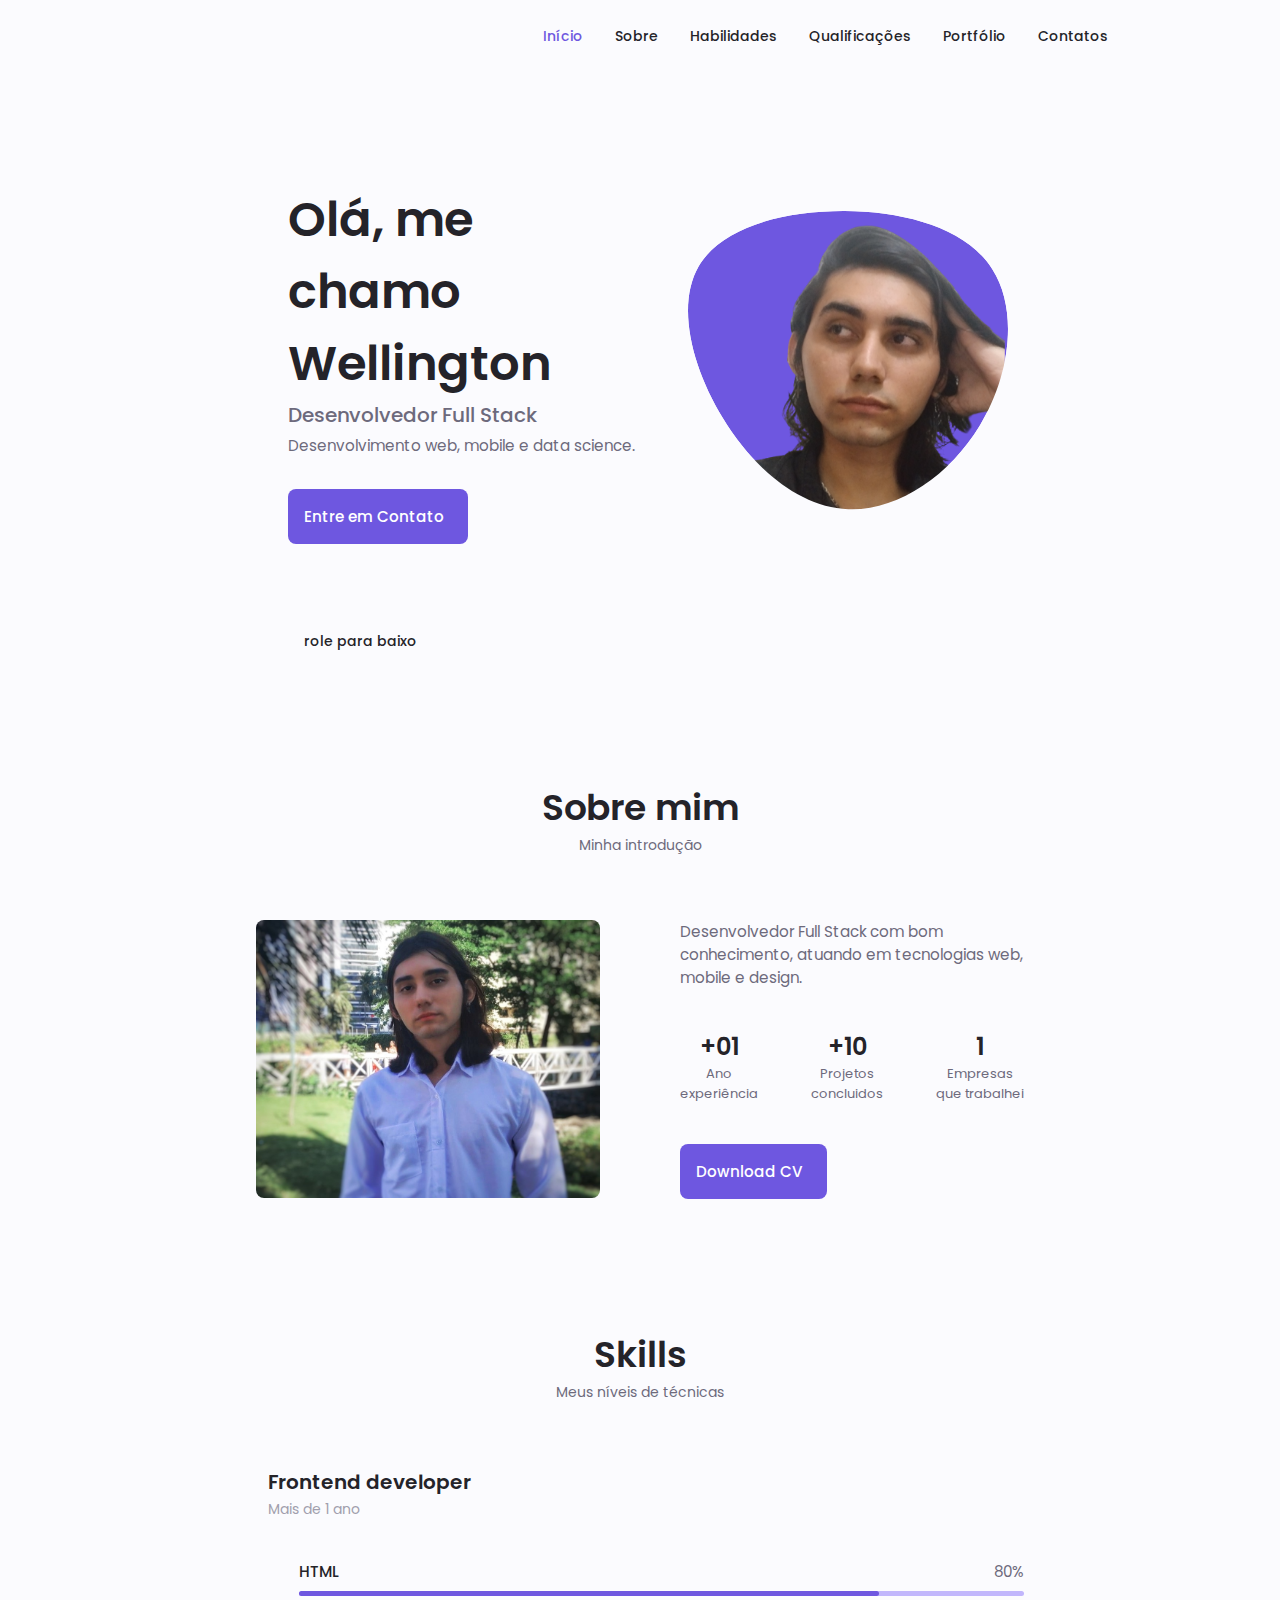
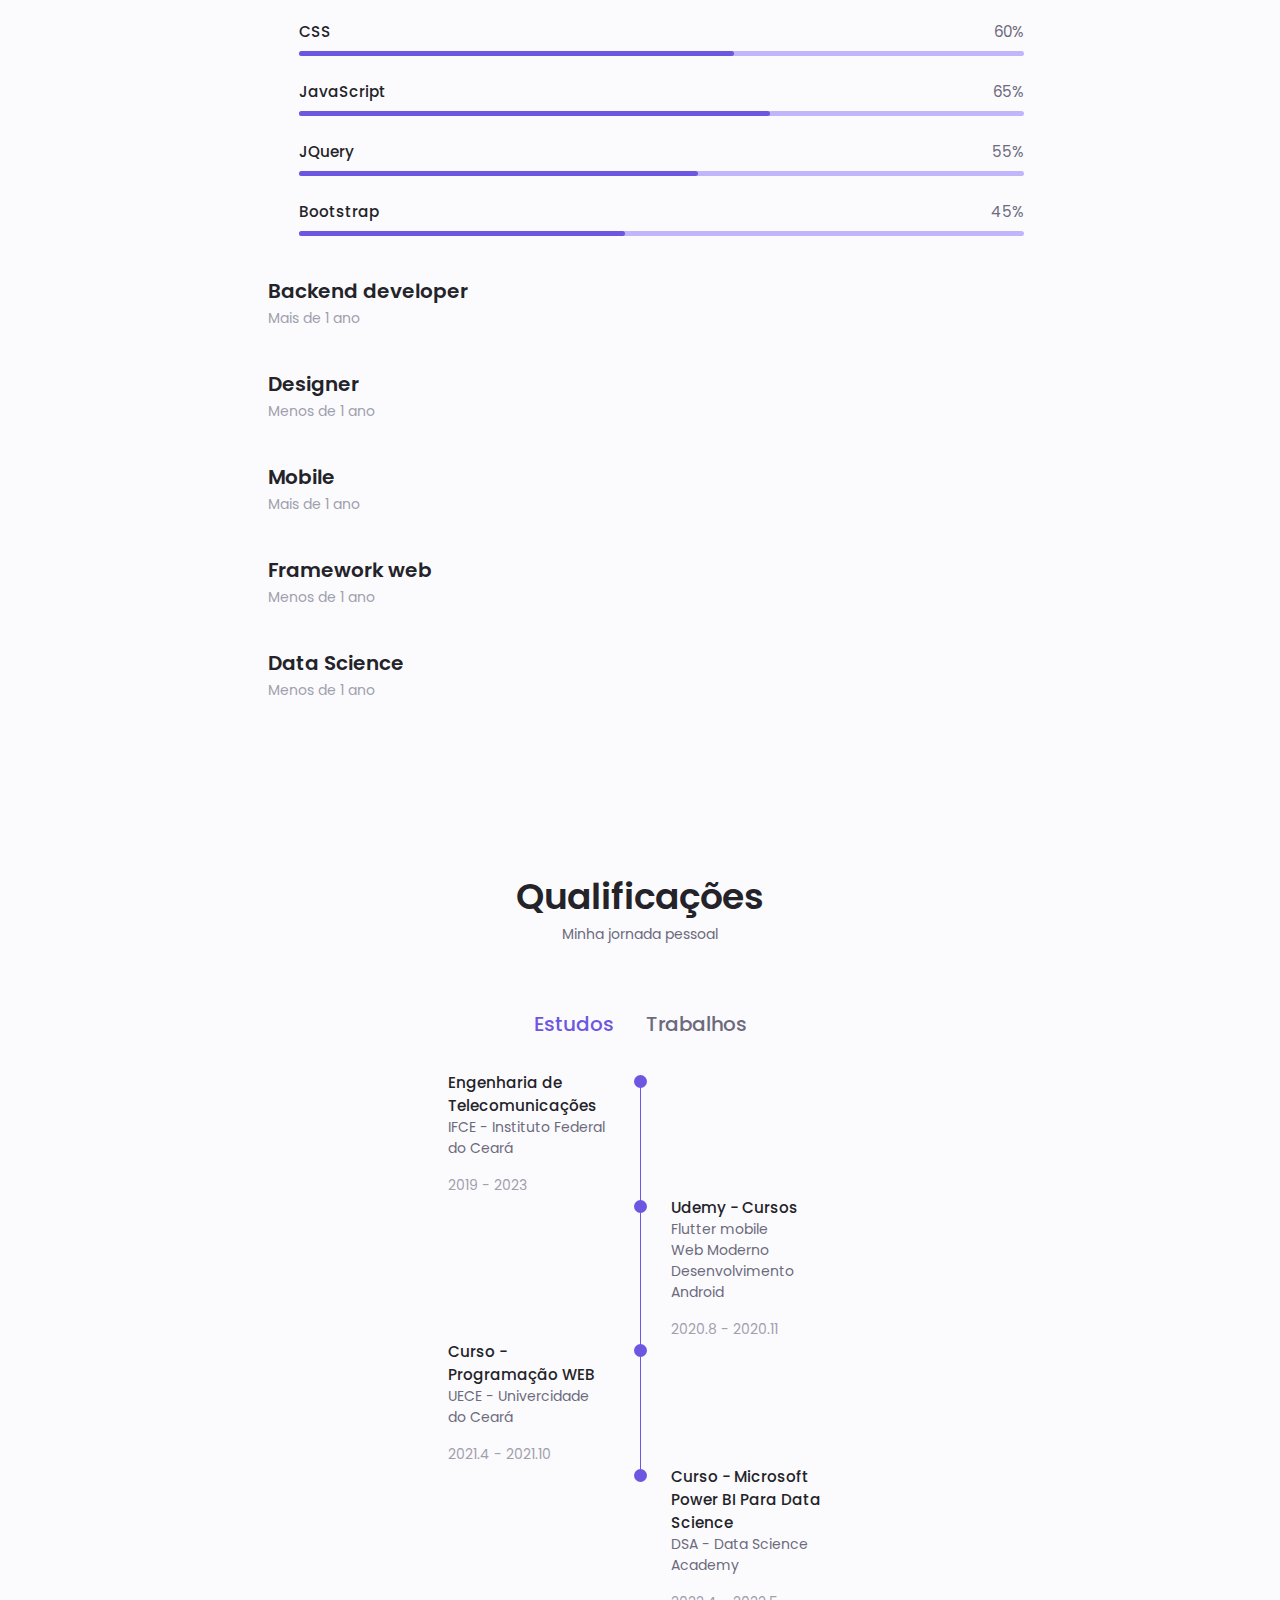
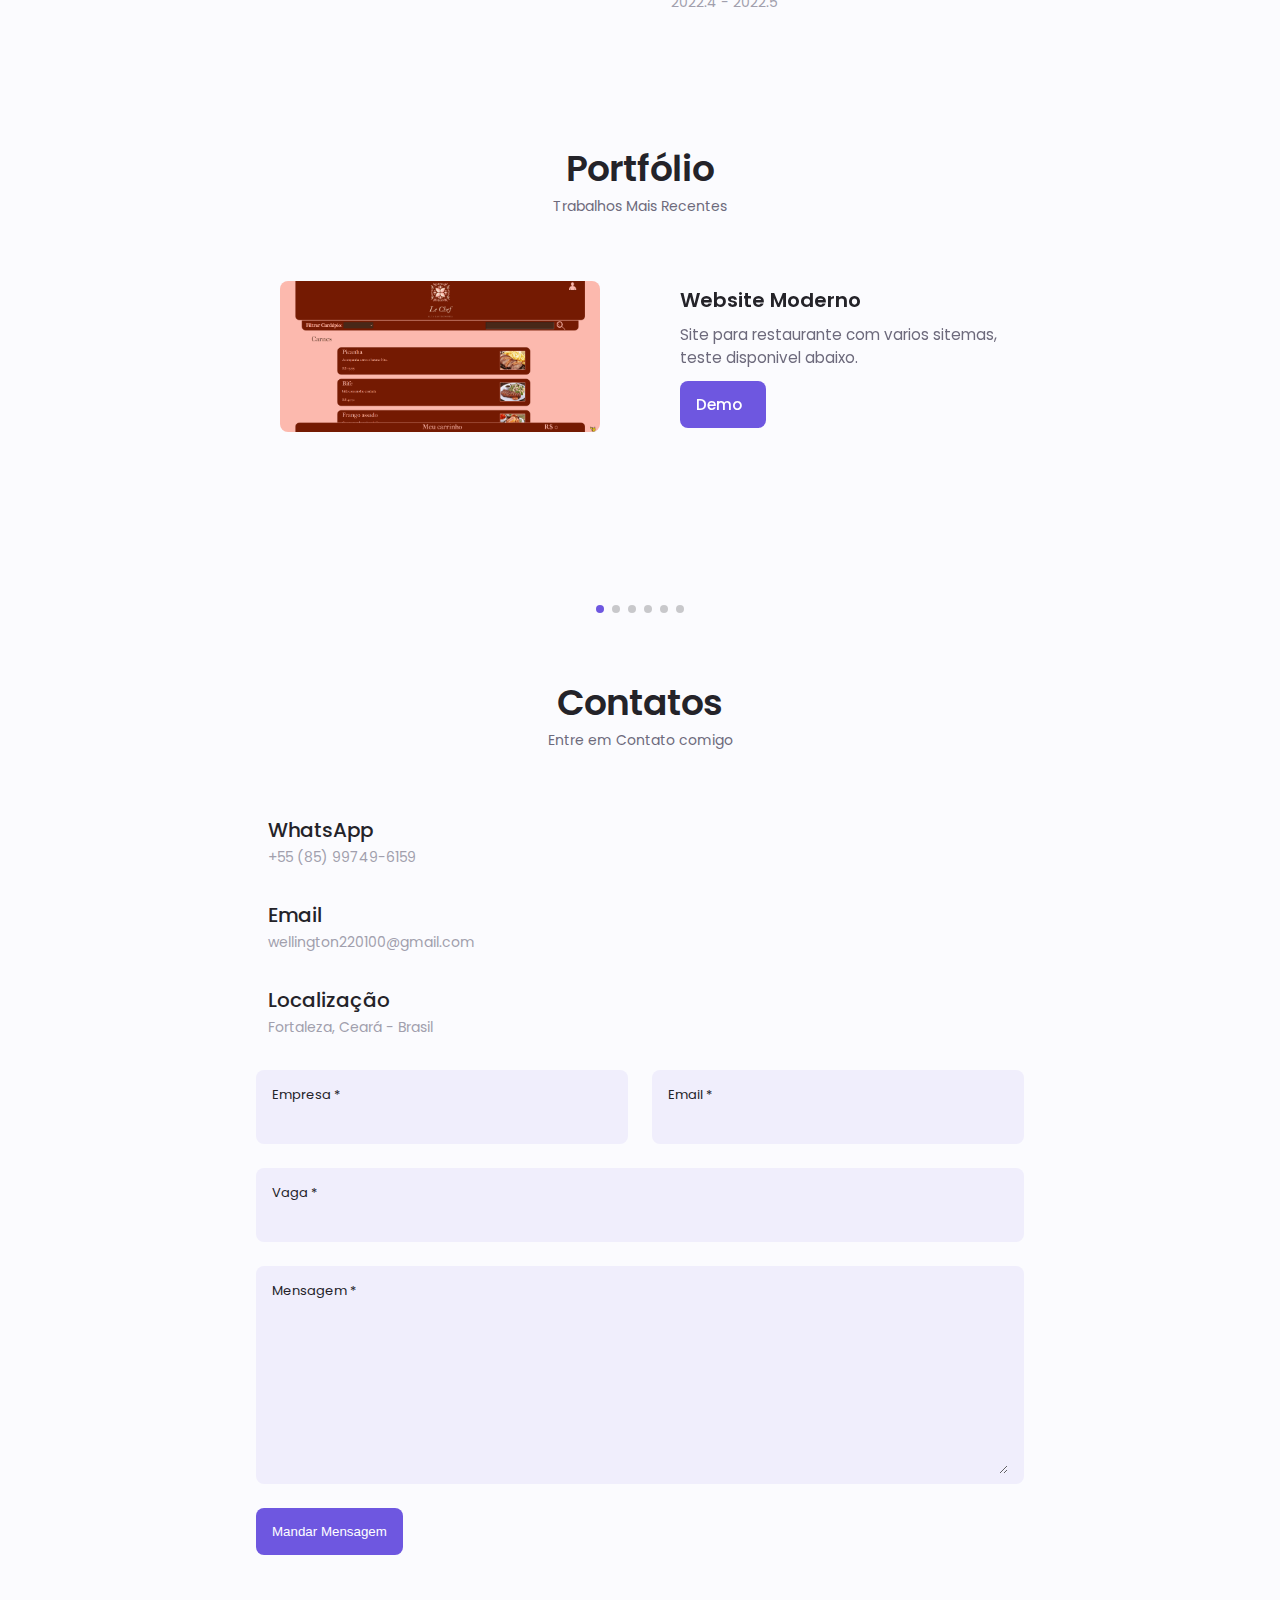
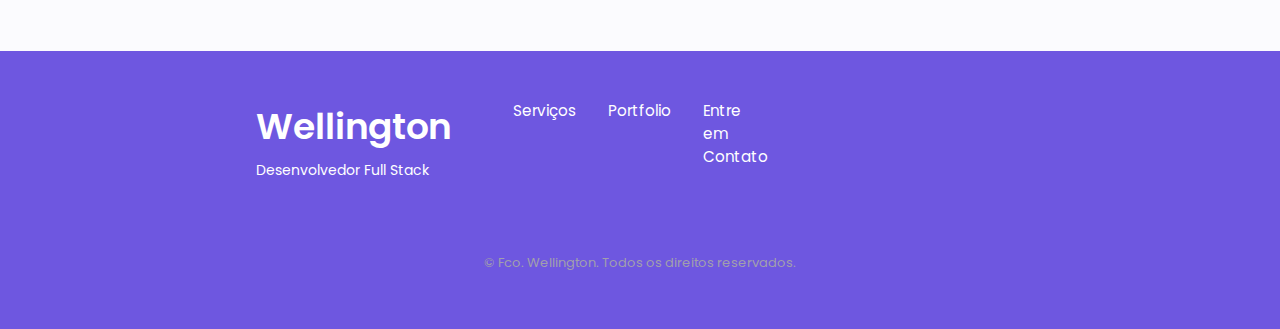
==== index.html @ badca76b "📌v2" ====
<!DOCTYPE html>
<html lang="pt br">
<head>
    <meta charset="UTF-8">
    <meta name="viewport" content="width=device-width, initial-scale=1.0">

    <!--==================== UNICONS ====================-->
    <link rel="stylesheet" href="https://unicons.iconscout.com/release/v4.0.0/css/line.css">

    <!--==================== CSS ====================-->
    <link rel="stylesheet" href="./assets/css/main.css">

    <title>Responsive Portfolio Website</title>
</head>

<body>
    <!--==================== HEADER ====================-->
    <header class="header" id="header">
        <nav class="nav container">
            <a href="#" class="nav_logo">Wellington</a>
            <div class="nav_menu" id="nav-menu">
                <ul class="nav_list grid">
                    <li class="nav_item">
                        <a href="#home" class="nav_link active-link">
                            <i class="uil uil-estate nav_icon"></i> Início
                        </a>
                    </li>
                    <li class="nav_item">
                        <a href="#about" class="nav_link">
                            <i class="uil uil-user nav_icon"></i> Sobre
                        </a>
                    </li>
                    <li class="nav_item">
                        <a href="#skills" class="nav_link">
                            <i class="uil uil-file-alt nav_icon"></i> Habilidades
                        </a>
                    </li>
                    <li class="nav_item">
                        <a href="#qualificacao" class="nav_link">
                            <i class="uil uil-graduation-cap nav_icon"></i> Qualificações
                        </a>
                    </li>
                    <li class="nav_item">
                        <a href="#portifolio" class="nav_link">
                            <i class="uil uil-scenery nav_icon"></i> Portfólio
                        </a>
                    </li>
                    <li class="nav_item">
                        <a href="#contact" class="nav_link">
                            <i class="uil uil-message nav_icon"></i> Contatos
                        </a>
                    </li>
                </ul>
                <i class="uil uil-times nav_close" id="nav-close"></i>
            </div>
            <div class="nav_btns">
                <!--Botão para troca de Tema-->
                <i class="uil uil-moon change-theme" id="theme-button"></i>

                <div class="nav_toggle" id="nav-toggle">
                    <i class="uil uil-apps"></i>
                </div>
            </div>
        </nav>
    </header>

    <!--==================== MAIN ====================-->
    <main class="main">
        <!--==================== HOME ====================-->
        <section class="home section" id="home">
            <div class="home_container container grid">
                <div class="home_content grid">
                    <div class="home_social">
                        <a href="https://www.linkedin.com/in/wellington-de-oliveira-569a05178/" target="_blank" class="home_social-icon">
                            <i class="uil uil-linkedin-alt"></i>
                        </a>
                        <a href="https://github.com/WellingtonDeOliveira" target="_blank" class="home_social-icon">
                            <i class="uil uil-github-alt"></i>
                        </a>
                    </div>
                    <div class="home_img">
                        <svg class="home_blob" viewBox="0 0 200 187" xmlns="http://www.w3.org/2000/svg"
                            xmlns:xlink="http://www.w3.org/1999/xlink">
                            <mask id="mask0" mask-type="alpha">
                                <path d="M190.312 36.4879C206.582 62.1187 201.309 102.826 182.328 134.186C163.346 165.547 
                                    130.807 187.559 100.226 186.353C69.6454 185.297 41.0228 161.023 21.7403 129.362C2.45775 
                                    97.8511 -7.48481 59.1033 6.67581 34.5279C20.9871 10.1032 59.7028 -0.149132 97.9666 
                                    0.00163737C136.23 0.303176 174.193 10.857 190.312 36.4879Z" />
                            </mask>
                            <g mask="url(#mask0)">
                                <path d="M190.312 36.4879C206.582 62.1187 201.309 102.826 182.328 134.186C163.346 
                                    165.547 130.807 187.559 100.226 186.353C69.6454 185.297 41.0228 161.023 21.7403 
                                    129.362C2.45775 97.8511 -7.48481 59.1033 6.67581 34.5279C20.9871 10.1032 59.7028 
                                    -0.149132 97.9666 0.00163737C136.23 0.303176 174.193 10.857 190.312 36.4879Z" />
                                <image class="home_blob-img" x='38' y='-85' xlink:href="assets/img/perfil.png" />
                            </g>
                        </svg>
                    </div>
                    <div class="home_data">
                        <h1 class="home_title">Olá, me chamo Wellington</h1>
                        <h3 class="home_subtitle">Desenvolvedor Full Stack</h3>
                        <p class="home_description">Desenvolvimento web, mobile e data science.</p>
                        <a href="#contact" class="button button--flex">
                            Entre em Contato <i class="uil uil-message button_icon"></i>
                        </a>
                    </div>
                </div>
                <div class="home_scroll">
                    <a href="#about" class="home_scroll-button button--flex">
                        <i class="uil uil-mouse-alt home_scroll-mouse"></i>
                        <span class="home_scroll-name">role para baixo</span>
                        <i class="uil uil-arrow-down home_scroll-arrow"></i>
                    </a>
                </div>
            </div>
        </section>

        <!--==================== ABOUT ====================-->
        <section class="about section" id="about">
            <h2 class="section_title">Sobre mim</h2>
            <span class="section_subtitle">Minha introdução</span>
            <div class="about_container container grid">
                <img src="./assets/img/about.jpg" alt="Sobre" class="about_img">
                <div class="about_data">
                    <p class="about_description">Desenvolvedor Full Stack com bom conhecimento,
                        atuando em tecnologias web, mobile e design.</p>
                    <div class="about_info">
                        <div>
                            <span class="about_info-title">+01</span>
                            <span class="about_info-name">Ano <br> experiência</span>
                        </div>
                        <div>
                            <span class="about_info-title">+10</span>
                            <span class="about_info-name">Projetos <br> concluidos</span>
                        </div>
                        <div>
                            <span class="about_info-title">1</span>
                            <span class="about_info-name">Empresas <br> que trabalhei</span>
                        </div>
                    </div>
                    <div class="about_buttons">
                        <a download="" href="./assets/pdf/Curriculo.pdf" class="button button--flex">
                            Download CV<i class="uil uil-download-alt button_icon"></i>
                        </a>
                    </div>
                </div>
            </div>
        </section>

        <!--==================== SKILLS ====================-->
        <section class="skills section" id="skills">
            <h2 class="section_title">Skills</h2>
            <span class="section_subtitle">Meus níveis de técnicas</span>

            <div class="skills_container container grid">
                <div>
                    <!--==================== SKILL 1 ====================-->
                    <div class="skills_content skills_open">
                        <div class="skills_header">
                            <i class="uil uil-brackets-curly skills_icon"></i>
                            <div>
                                <h1 class="skills_title">Frontend developer</h1>
                                <span class="skills_subtitle">Mais de 1 ano</span>
                            </div>
                            <i class="uil uil-angle-down skills_arrow"></i>
                        </div>
                        <div class="skills_list grid">
                            <div class="skills_data">
                                <div class="skills_titles">
                                    <h3 class="skills_name">HTML</h3>
                                    <span class="skills_number">80%</span>
                                </div>
                                <div class="skills_bar">
                                    <span class="skills_percentage skills_html"></span>
                                </div>
                            </div>
                            <div class="skills_data">
                                <div class="skills_titles">
                                    <h3 class="skills_name">CSS</h3>
                                    <span class="skills_number">60%</span>
                                </div>
                                <div class="skills_bar">
                                    <span class="skills_percentage skills_css"></span>
                                </div>
                            </div>
                            <div class="skills_data">
                                <div class="skills_titles">
                                    <h3 class="skills_name">JavaScript</h3>
                                    <span class="skills_number">65%</span>
                                </div>
                                <div class="skills_bar">
                                    <span class="skills_percentage skills_js"></span>
                                </div>
                            </div>
                            <div class="skills_data">
                                <div class="skills_titles">
                                    <h3 class="skills_name">JQuery</h3>
                                    <span class="skills_number">55%</span>
                                </div>
                                <div class="skills_bar">
                                    <span class="skills_percentage skills_jquery"></span>
                                </div>
                            </div>
                            <div class="skills_data">
                                <div class="skills_titles">
                                    <h3 class="skills_name">Bootstrap</h3>
                                    <span class="skills_number">45%</span>
                                </div>
                                <div class="skills_bar">
                                    <span class="skills_percentage skills_boot"></span>
                                </div>
                            </div>
                        </div>
                    </div>
                    <!--==================== SKILL 2 ====================-->
                    <div class="skills_content skills_close">
                        <div class="skills_header">
                            <i class="uil uil-server-network skills_icon"></i>
                            <div>
                                <h1 class="skills_title">Backend developer</h1>
                                <span class="skills_subtitle">Mais de 1 ano</span>
                            </div>
                            <i class="uil uil-angle-down skills_arrow"></i>
                        </div>
                        <div class="skills_list grid">
                            <div class="skills_data">
                                <div class="skills_titles">
                                    <h3 class="skills_name">PHP</h3>
                                    <span class="skills_number">60%</span>
                                </div>
                                <div class="skills_bar">
                                    <span class="skills_percentage skills_php"></span>
                                </div>
                            </div>
                            <div class="skills_data">
                                <div class="skills_titles">
                                    <h3 class="skills_name">MySQL</h3>
                                    <span class="skills_number">70%</span>
                                </div>
                                <div class="skills_bar">
                                    <span class="skills_percentage skills_sql"></span>
                                </div>
                            </div>
                            <div class="skills_data">
                                <div class="skills_titles">
                                    <h3 class="skills_name">Node Js</h3>
                                    <span class="skills_number">40%</span>
                                </div>
                                <div class="skills_bar">
                                    <span class="skills_percentage skills_node"></span>
                                </div>
                            </div>
                            <div class="skills_data">
                                <div class="skills_titles">
                                    <h3 class="skills_name">Firebase</h3>
                                    <span class="skills_number">20%</span>
                                </div>
                                <div class="skills_bar">
                                    <span class="skills_percentage skills_firebase"></span>
                                </div>
                            </div>
                        </div>
                    </div>
                </div>
                <div>
                    <!--==================== SKILL 3 ====================-->
                    <div class="skills_content skills_close">
                        <div class="skills_header">
                            <i class="uil uil-swatchbook skills_icon"></i>
                            <div>
                                <h1 class="skills_title">Designer</h1>
                                <span class="skills_subtitle">Menos de 1 ano</span>
                            </div>
                            <i class="uil uil-angle-down skills_arrow"></i>
                        </div>
                        <div class="skills_list grid">
                            <div class="skills_data">
                                <div class="skills_titles">
                                    <h3 class="skills_name">Figma</h3>
                                    <span class="skills_number">40%</span>
                                </div>
                                <div class="skills_bar">
                                    <span class="skills_percentage skills_figma"></span>
                                </div>
                            </div>
                            <div class="skills_data">
                                <div class="skills_titles">
                                    <h3 class="skills_name">Photoshop</h3>
                                    <span class="skills_number">30%</span>
                                </div>
                                <div class="skills_bar">
                                    <span class="skills_percentage skills_photoshop"></span>
                                </div>
                            </div>
                        </div>
                    </div>
                    <!--==================== SKILL 4 ====================-->
                    <div class="skills_content skills_close">
                        <div class="skills_header">
                            <i class="uil uil-mobile-android skills_icon"></i>
                            <div>
                                <h1 class="skills_title">Mobile</h1>
                                <span class="skills_subtitle">Mais de 1 ano</span>
                            </div>
                            <i class="uil uil-angle-down skills_arrow"></i>
                        </div>
                        <div class="skills_list grid">
                            <div class="skills_data">
                                <div class="skills_titles">
                                    <h3 class="skills_name">React Native</h3>
                                    <span class="skills_number">50%</span>
                                </div>
                                <div class="skills_bar">
                                    <span class="skills_percentage skills_react_native"></span>
                                </div>
                            </div>
                            <div class="skills_data">
                                <div class="skills_titles">
                                    <h3 class="skills_name">Flutter</h3>
                                    <span class="skills_number">45%</span>
                                </div>
                                <div class="skills_bar">
                                    <span class="skills_percentage skills_flutter"></span>
                                </div>
                            </div>
                            <div class="skills_data">
                                <div class="skills_titles">
                                    <h3 class="skills_name">Android Studio</h3>
                                    <span class="skills_number">30%</span>
                                </div>
                                <div class="skills_bar">
                                    <span class="skills_percentage skills_studio"></span>
                                </div>
                            </div>
                        </div>
                    </div>
                    <!--==================== SKILL 5 ====================-->
                    <div class="skills_content skills_close">
                        <div class="skills_header">
                            <i class="uil uil-setting skills_icon"></i>
                            <div>
                                <h1 class="skills_title">Framework web</h1>
                                <span class="skills_subtitle">Menos de 1 ano</span>
                            </div>
                            <i class="uil uil-angle-down skills_arrow"></i>
                        </div>
                        <div class="skills_list grid">
                            <div class="skills_data">
                                <div class="skills_titles">
                                    <h3 class="skills_name">Angular</h3>
                                    <span class="skills_number">40%</span>
                                </div>
                                <div class="skills_bar">
                                    <span class="skills_percentage skills_angular"></span>
                                </div>
                            </div>
                        </div>
                        <div class="skills_list grid">
                            <div class="skills_data">
                                <div class="skills_titles">
                                    <h3 class="skills_name">Spring Boot</h3>
                                    <span class="skills_number">30%</span>
                                </div>
                                <div class="skills_bar">
                                    <span class="skills_percentage skills_spring"></span>
                                </div>
                            </div>
                        </div>
                    </div>
                    <!--==================== SKILL 6 ====================-->
                    <div class="skills_content skills_close">
                        <div class="skills_header">
                            <i class="uil uil-database skills_icon"></i>
                            <div>
                                <h1 class="skills_title">Data Science</h1>
                                <span class="skills_subtitle">Menos de 1 ano</span>
                            </div>
                            <i class="uil uil-angle-down skills_arrow"></i>
                        </div>
                        <div class="skills_list grid">
                            <div class="skills_data">
                                <div class="skills_titles">
                                    <h3 class="skills_name">Power BI</h3>
                                    <span class="skills_number">60%</span>
                                </div>
                                <div class="skills_bar">
                                    <span class="skills_percentage skills_bi"></span>
                                </div>
                            </div>
                            <div class="skills_data">
                                <div class="skills_titles">
                                    <h3 class="skills_name">Python</h3>
                                    <span class="skills_number">40%</span>
                                </div>
                                <div class="skills_bar">
                                    <span class="skills_percentage skills_py"></span>
                                </div>
                            </div>
                            <div class="skills_data">
                                <div class="skills_titles">
                                    <h3 class="skills_name">R</h3>
                                    <span class="skills_number">30%</span>
                                </div>
                                <div class="skills_bar">
                                    <span class="skills_percentage skills_r"></span>
                                </div>
                            </div>
                            <div class="skills_data">
                                <div class="skills_titles">
                                    <h3 class="skills_name">Estatística</h3>
                                    <span class="skills_number">40%</span>
                                </div>
                                <div class="skills_bar">
                                    <span class="skills_percentage skills_estatistica"></span>
                                </div>
                            </div>
                        </div>
                    </div>
                </div>
            </div>
        </section>

        <!--==================== QUALIFICATION ====================-->
        <section class="qualification section" id="qualificacao">
            <h2 class="section_title">Qualificações</h2>
            <span class="section_subtitle">Minha jornada pessoal</span>
            <div class="qualification_container container">
                <div class="qualification_tabs">
                    <div class="qualification_button button--flex qualification_active" data-target="#education">
                        <i class="uil uil-graduation-cap qualification_icon"></i>
                        Estudos
                    </div>
                    <div class="qualification_button button--flex" data-target="#work">
                        <i class="uil uil-briefcase-alt qualification_icon"></i>
                        Trabalhos
                    </div>
                </div>
                <div class="qualification_sections">
                    <!--==================== QUALIFICATION CONTENT 1====================-->
                    <div class="qualification_content qualification_active" data-content id="education">
                        <!--==================== QUALIFICATION 1====================-->
                        <div class="qualification_data">
                            <div>
                                <h3 class="qualification_title">Engenharia de Telecomunicações</h3>
                                <span class="qualification_subtitle">IFCE - Instituto Federal do Ceará</span>
                                <div class="qualification_calendar">
                                    <i class="uil uil-calendar-alt"></i>
                                    2019 - 2023
                                </div>
                            </div>
                            <div>
                                <span class="qualification_rounder"></span>
                                <span class="qualification_line"></span>
                            </div>
                        </div>
                        <!--==================== QUALIFICATION 2====================-->
                        <div class="qualification_data">
                            <div></div>
                            
                            <div>
                                <span class="qualification_rounder"></span>
                                <span class="qualification_line"></span>
                            </div>
                            <div>
                                <h3 class="qualification_title">Udemy - Cursos</h3>
                                <span class="qualification_subtitle">Flutter mobile <br>
                                     Web Moderno <br> Desenvolvimento Android </span>
                                <div class="qualification_calendar">
                                    <i class="uil uil-calendar-alt"></i>
                                    2020.8 - 2020.11
                                </div>
                            </div>
                        </div>
                        <!--==================== QUALIFICATION 3====================-->
                        <div class="qualification_data">
                            <div>
                                <h3 class="qualification_title">Curso - Programação WEB</h3>
                                <span class="qualification_subtitle">UECE - Univercidade do Ceará</span>
                                <div class="qualification_calendar">
                                    <i class="uil uil-calendar-alt"></i>
                                    2021.4 - 2021.10
                                </div>
                            </div>
                            <div>
                                <span class="qualification_rounder"></span>
                                <span class="qualification_line"></span>
                            </div>
                        </div>
                        <!--==================== QUALIFICATION 4====================-->
                        <div class="qualification_data">
                            <div></div>
                            <div>
                                <span class="qualification_rounder"></span>
                            </div>
                            <div>
                                <h3 class="qualification_title">Curso - Microsoft Power BI Para Data Science</h3>
                                <span class="qualification_subtitle">DSA - Data Science Academy</span>
                                <div class="qualification_calendar">
                                    <i class="uil uil-calendar-alt"></i>
                                    2022.4 - 2022.5
                                </div>
                            </div>
                        </div>
                    </div>
                    <!--==================== QUALIFICATION CONTENT 2====================-->
                    <div class="qualification_content" data-content id="work">
                        <!--==================== QUALIFICATION 1====================-->
                        <div class="qualification_data">
                            <div>
                                <h3 class="qualification_title">Tribunal Regional do Trabalho da 7ª Região (TRT7)</h3>
                                <span class="qualification_subtitle">Estagiario - 7 meses</span>
                            </div>
                            <div>
                                <span class="qualification_rounder"></span>
                            </div>
                        </div>
                    </div>
                </div>
            </div>
        </section>
        <!--==================== PORTFOLIO ====================-->
        <section class="portfolio section" id="portifolio">
            <h2 class="section_title">Portfólio</h2>
            <span class="section_subtitle">Trabalhos Mais Recentes</span>

            <div class="portfolio_container container swiper-container">
                <div class="swiper-wrapper">
                    <!--======================== PORTFOLIO 1 =============-->
                    <div class="portfolio_content grid swiper-slide">
                        <img src="assets/img/portifolio1.gif" alt="Portifolio" class="portfolio_img">

                        <div class="portfolio_data">
                            <h3 class="portfolio_title">Website Moderno</h3>
                            <p class="portfolio_description">
                                Site para restaurante com varios sitemas, teste disponivel abaixo.
                            </p>
                            <a href="https://restaurantelechef.000webhostapp.com/" target="_blank" class="button button--flex button--small portfolio_button">
                                Demo
                                <i class="uil uil-arrow-right button_icon"></i>
                            </a>
                        </div>
                    </div>

                    <!--======================== PORTFOLIO 2 =============-->
                    <div class="portfolio_content grid swiper-slide">
                        <img src="assets/img/jogoSimples.gif" alt="Portifolio" class="portfolio_img">

                        <div class="portfolio_data">
                            <h3 class="portfolio_title">Jogo Simples</h3>
                            <p class="portfolio_description">
                                Joguinho simples de plataforma, feito com html, css e javascript.
                            </p>
                            <a href="https://wellingtondeoliveira.github.io/gameSimples/" target="_blank" class="button button--flex button--small portfolio_button">
                                Jogar
                                <i class="uil uil-arrow-right button_icon"></i>
                            </a>
                        </div>
                    </div>
                    <!--======================== PORTFOLIO 3 =============-->
                    <div class="portfolio_content grid swiper-slide">
                        <img src="assets/img/vacina.gif" alt="Vacina" class="portfolio_img">

                        <div class="portfolio_data">
                            <h3 class="portfolio_title">Site de Vacinação</h3>
                            <p class="portfolio_description">
                                Website feito como MVC, disponivel apenas no meu Github.
                            </p>
                            <a href="https://github.com/WellingtonDeOliveira/Cadastro-de-Vacina-com-DB" target="_blank" class="button button--flex button--small portfolio_button">
                                Demo
                                <i class="uil uil-arrow-right button_icon"></i>
                            </a>
                        </div>
                    </div>

                    <!--======================== PORTFOLIO 4 =============-->
                    <div class="portfolio_content grid swiper-slide">
                        <img src="assets/img/pedido.gif" alt="Vacina" class="portfolio_img">

                        <div class="portfolio_data">
                            <h3 class="portfolio_title">Locadora de Carros</h3>
                            <p class="portfolio_description">
                                Programa Desktop feito em Java com IDE Netbeans.
                            </p>
                            <a href="https://github.com/WellingtonDeOliveira/Projeto-LocadoraDeCarro" target="_blank" class="button button--flex button--small portfolio_button">
                                Demo
                                <i class="uil uil-arrow-right button_icon"></i>
                            </a>
                        </div>
                    </div>
                    
                    <!--======================== PORTFOLIO 5 =============-->
                    <div class="portfolio_content grid swiper-slide">
                        <img src="assets/img/flutter.gif" alt="Vacina" class="flutter_img">

                        <div class="portfolio_data">
                            <h3 class="portfolio_title">Gerenciador de Despesas</h3>
                            <p class="portfolio_description">
                                Aplicativo, funciona tanto em Android e IOS, feito em Flutter.
                            </p>
                            <a href="https://github.com/WellingtonDeOliveira/Flutter-Despesas" target="_blank" class="button button--flex button--small portfolio_button">
                                Demo
                                <i class="uil uil-arrow-right button_icon"></i>
                            </a>
                        </div>
                    </div>

                    <!--======================== PORTFOLIO 6 =============-->
                    <div class="portfolio_content grid swiper-slide">
                        <img src="assets/img/portfolio3.jpg" alt="Mais Projetos a vim" class="portfolio_img">

                        <div class="portfolio_data">
                            <h3 class="portfolio_title">Mais projetos a ser divulgados</h3>
                            <p class="portfolio_description">
                                Em breve irei postar novos websites ou outros
                                 projetos que farei/fiz, sempre estou fazendo algo novo, me aguarde 😉.
                            </p>
                            <!--<a href="#" class="button button--flex button--small portfolio_button">
                                Demo
                                <i class="uil uil-arrow-right button_icon"></i>
                            </a>-->
                        </div>
                    </div>

                </div>
                <!--============ Add Arrows =============-->
                <div class="swiper-button-next">
                    <i class="uil uil-angle-right-b swiper-portfolio-icon"></i>
                </div>
                <div class="swiper-button-prev">
                    <i class="uil uil-angle-left-b swiper-portfolio-icon"></i>
                </div>

                <!--============ Add Pagination =============-->
                <div class="swiper-pagination"></div>
            </div>
        </section>
        <!--==================== CONTACT ME ====================-->
        <section class="contact section" id="contact">
            <h2 class="section_title">Contatos</h2>
            <span class="section_subtitle">Entre em Contato comigo</span>

            <div class="contact_container container grid">
                <div>
                    <div class="contact_information">
                        <i class="uil uil-phone contact_icon"></i>

                        <div>
                            <h3 class="contact_title">WhatsApp</h3>
                            <span class="contact_subtitle">+55 (85) 99749-6159</span>
                        </div>
                    </div>

                    <div class="contact_information">
                        <i class="uil uil-envelope contact_icon"></i>

                        <div>
                            <h3 class="contact_title">Email</h3>
                            <span class="contact_subtitle">wellington220100@gmail.com</span>
                        </div>
                    </div>

                    <div class="contact_information">
                        <i class="uil uil-map-marker contact_icon"></i>

                        <div>
                            <h3 class="contact_title">Localização</h3>
                            <span class="contact_subtitle">Fortaleza, Ceará - Brasil</span>
                        </div>
                    </div>
                    <form action="https://formsubmit.co/wellington220100@gmail.com" class="contact_form grid" method="post">
                        <div class="contact_inputs grid">
                            <div class="contact_content">
                                <label for="name" class="contact_label">Empresa *</label>
                                <input type="text" id="name" name="nome" class="contact_input" required>
                            </div>

                            <div class="contact_content">
                                <label for="email" class="contact_label">Email *</label>
                                <input type="email" id="email" name="email" class="contact_input" required>
                            </div>
                        </div>

                        <div class="contact_content">
                            <label for="project-contact" class="contact_label">Vaga *</label>
                            <input type="text" id="project-contact" name="projeto" class="contact_input" required>
                        </div>

                        <div class="contact_content">
                            <label for="message-contact" class="contact_label">Mensagem *</label>
                            <textarea name="mensagem" cols="0" rows="7" id="message-contact" class="contact_input" required></textarea>
                        </div>
                        
                        <input type="hidden" name="_next" value="https://wellingtondeoliveira.github.io/curriculoWellington/thanks.html">
                        <div>
                            <button type="submit"class="button button--flex contact_button">Mandar Mensagem</button>
                            <i class="uil uil-message button_icon"></i>
                        </div>
                    </form>
                </div>
            </div>
        </section>
    </main>

    <!--==================== FOOTER ====================-->
    <footer class="footer">
        <footer class="footer">
            <div class="footer_bg">
                <div class="footer_container container grid">
                    <div>
                        <h1 class="footer_title">Wellington</h1>
                        <span class="footer_subtitle">Desenvolvedor Full Stack</span>
                    </div>
    
                    <ul class="footer_links">
                        <li>
                            <a href="#services" class="footer_link">Serviços</a>
                        </li>
    
                        <li>
                            <a href="#portfolio" class="footer_link">Portfolio</a>
                        </li>
    
                        <li>
                            <a href="#contact" class="footer_link">Entre em Contato</a>
                        </li>
                    </ul>
    
                    <div class="footer__socials">
                        <a href="https://github.com/WellingtonDeOliveira/" class="footer_social" target="_blank">
                            <i class="uil uil-github"></i>
                        </a>
    
                        <a href="https://www.linkedin.com/in/wellington-de-oliveira-569a05178/" target="_blank" class="footer_social">
                            <i class="uil uil-linkedin-alt"></i>
                        </a>
                    </div>
                </div>
    
                <p class="footer_copy">&#169; Fco. Wellington. Todos os direitos reservados.</p>
            </div>    
    </footer>

    <!--==================== SCROLL TOP ====================-->
    <a href="#" class="scrollup" id="scroll-up">
        <i class="uil uil-arrow-up scrollup_icon"></i>
    </a>

    <!--==================== SWIPER JS ====================-->
    <script src="./assets/js/swiper-bundle.min.js"></script>
    <!--==================== MAIN JS ====================-->
    <script src="./assets/js/main.js"></script>
</body>

</html>
---- assets/css/main.css ----
@import url(swiper-bundle.min.css);
@import url(styles.css);
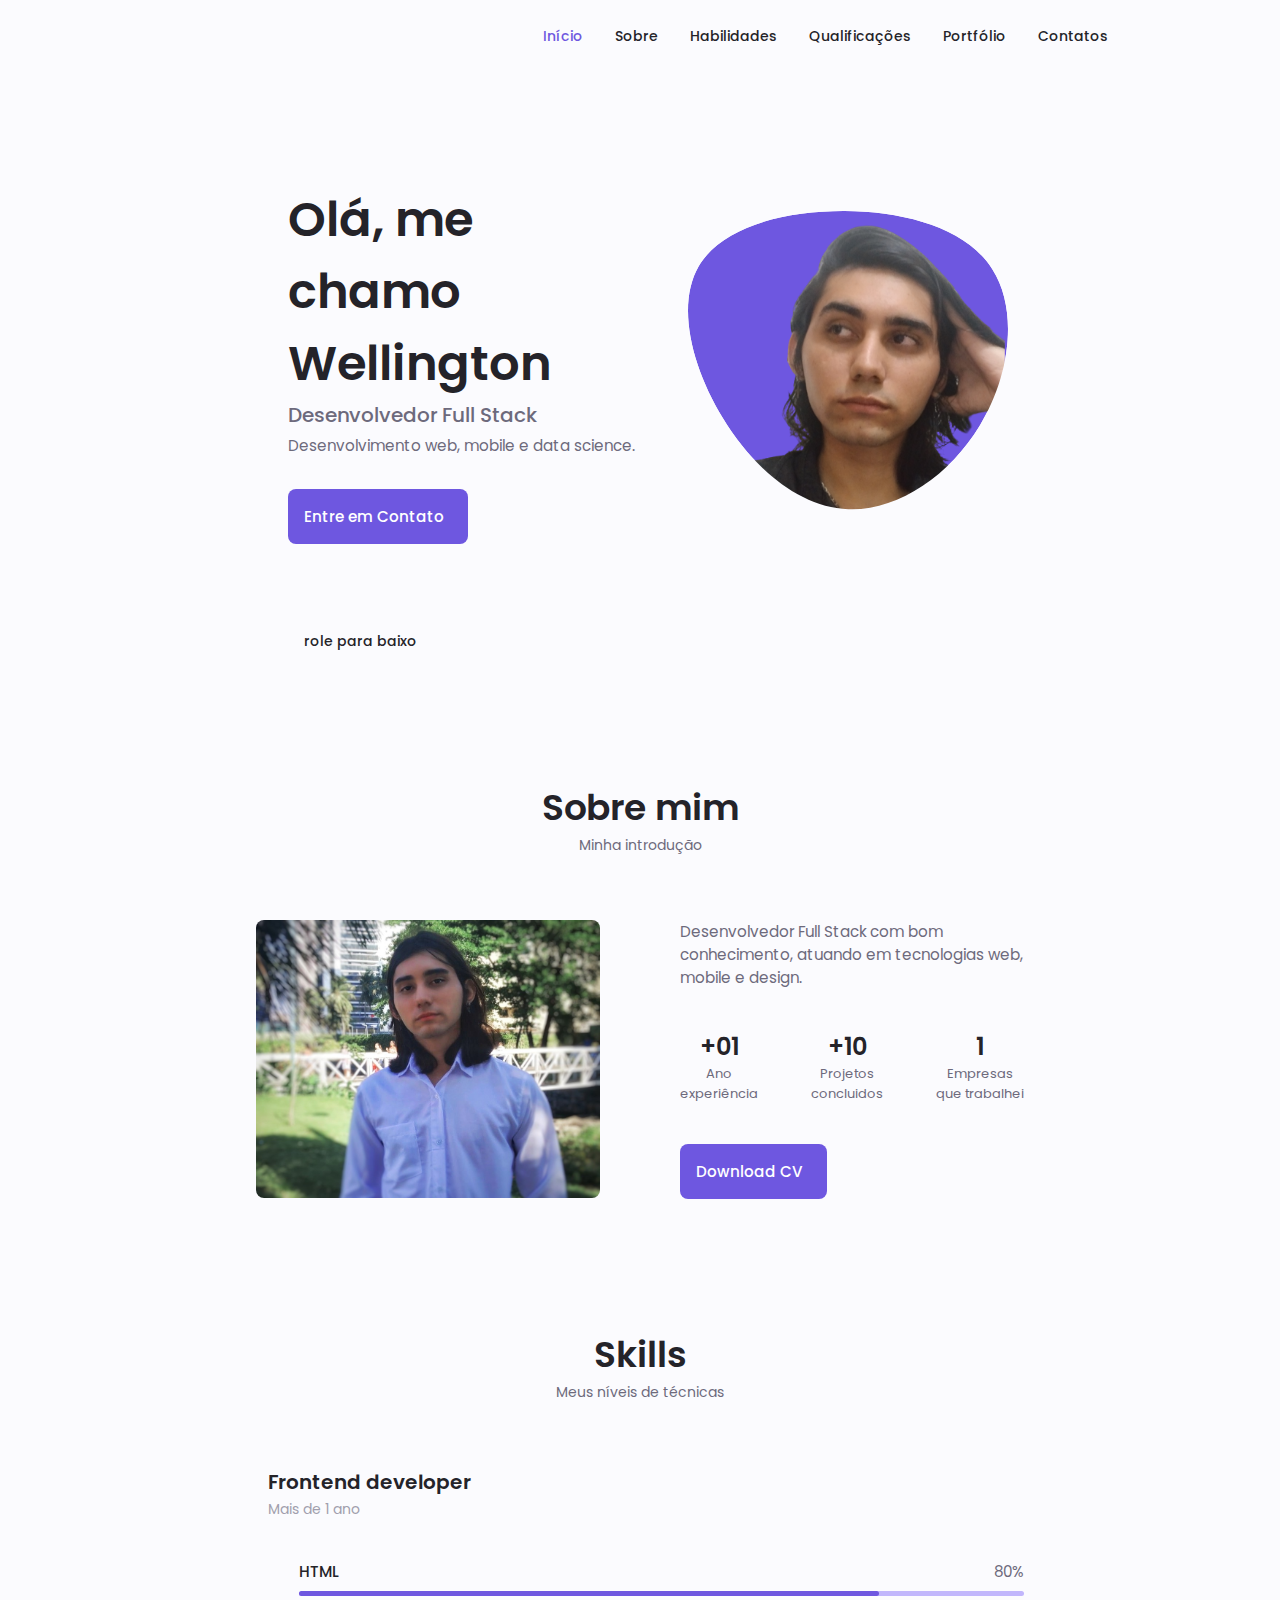
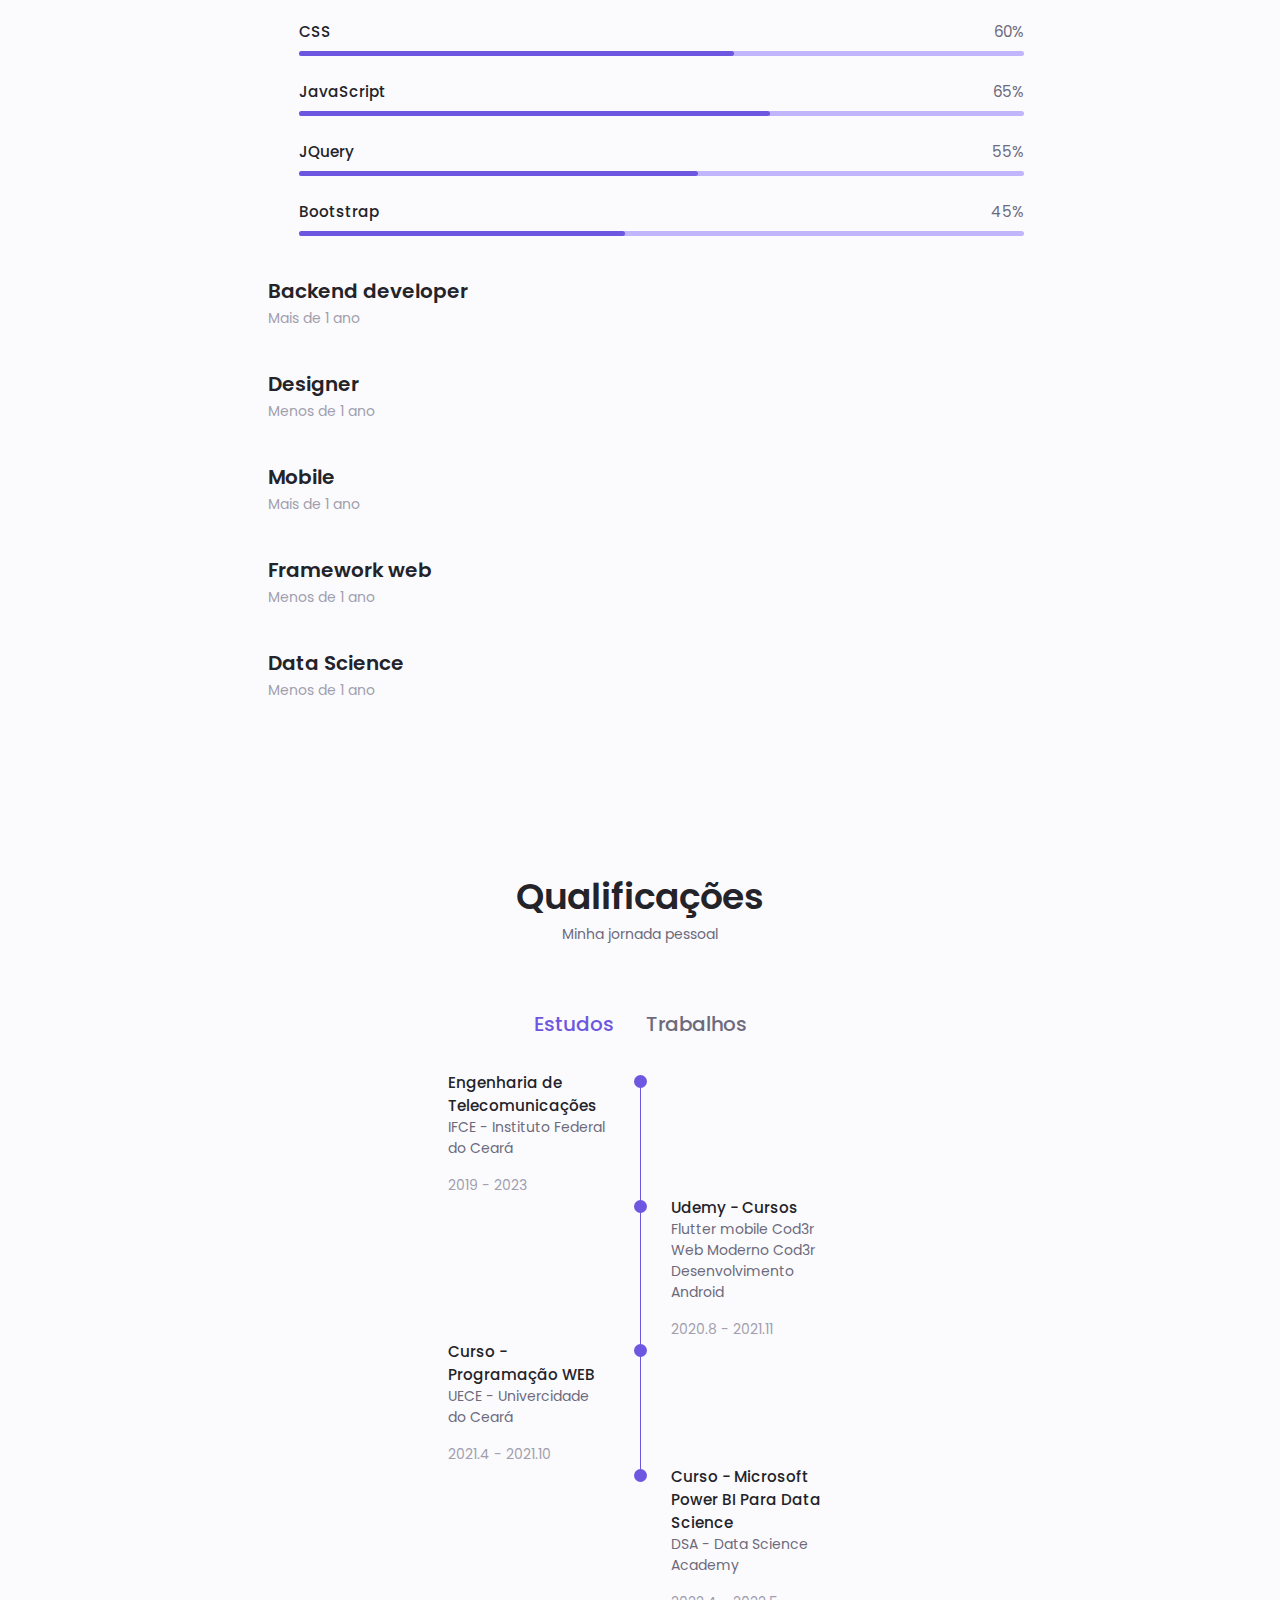
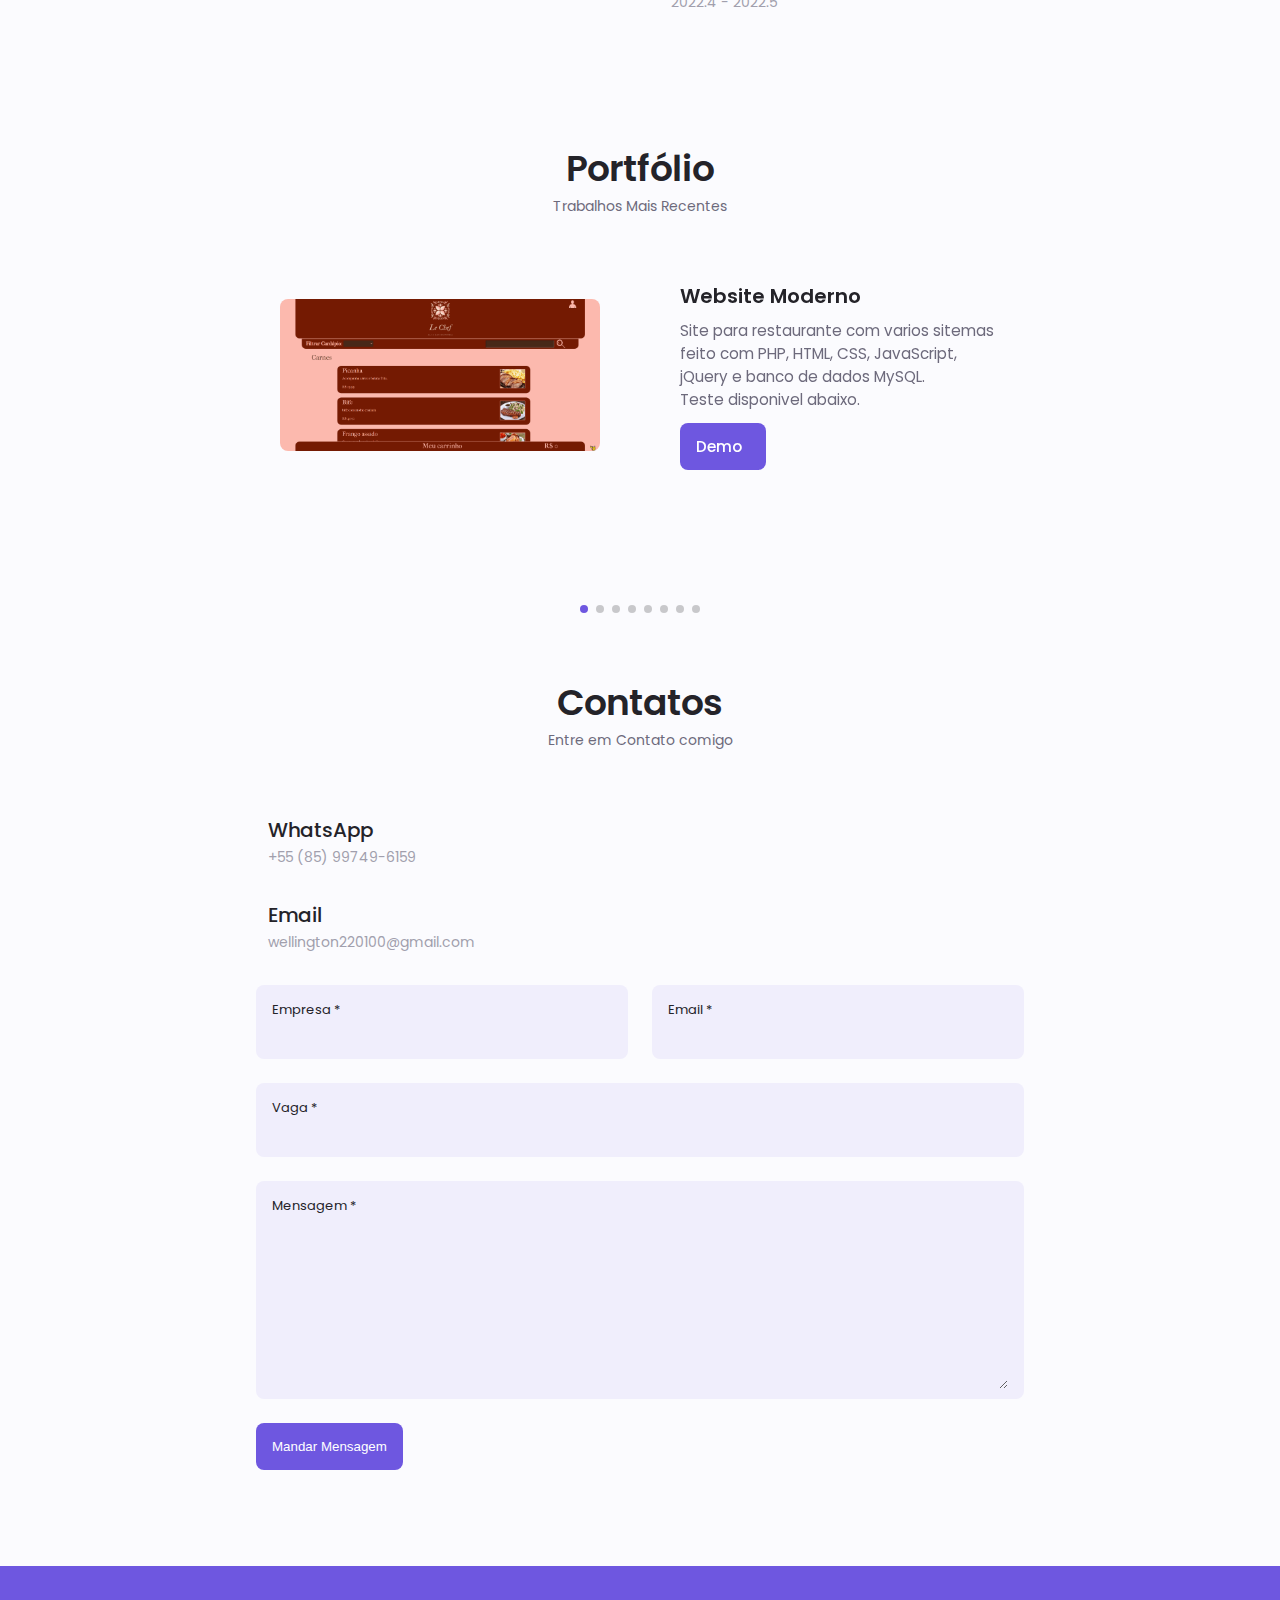
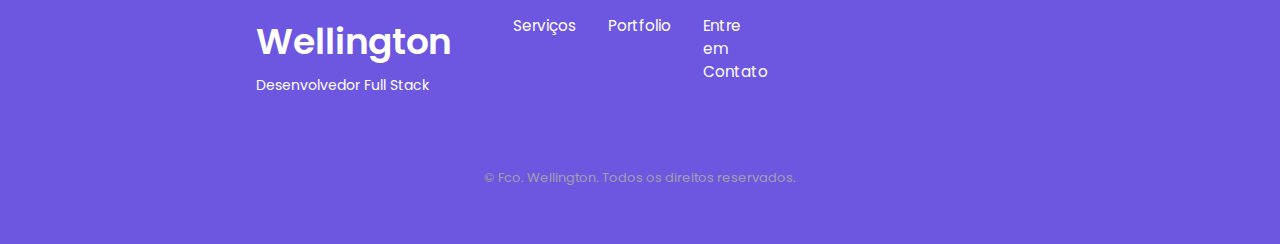
==== commit fff44dc3: "v-2.2 📌" ====
--- a/index.html
+++ b/index.html
@@ -139,7 +139,7 @@
                         </div>
                     </div>
                     <div class="about_buttons">
-                        <a download="" href="./assets/pdf/Curriculo.pdf" class="button button--flex">
+                        <a download="" href="./assets/pdf/CV_Wellington.pdf" class="button button--flex">
                             Download CV<i class="uil uil-download-alt button_icon"></i>
                         </a>
                     </div>
@@ -463,11 +463,11 @@
                             </div>
                             <div>
                                 <h3 class="qualification_title">Udemy - Cursos</h3>
-                                <span class="qualification_subtitle">Flutter mobile <br>
-                                     Web Moderno <br> Desenvolvimento Android </span>
+                                <span class="qualification_subtitle">Flutter mobile Cod3r<br>
+                                     Web Moderno Cod3r<br> Desenvolvimento Android </span>
                                 <div class="qualification_calendar">
                                     <i class="uil uil-calendar-alt"></i>
-                                    2020.8 - 2020.11
+                                    2020.8 - 2021.11
                                 </div>
                             </div>
                         </div>
@@ -532,7 +532,8 @@
                         <div class="portfolio_data">
                             <h3 class="portfolio_title">Website Moderno</h3>
                             <p class="portfolio_description">
-                                Site para restaurante com varios sitemas, teste disponivel abaixo.
+                                Site para restaurante com varios sitemas feito com PHP, HTML, CSS, JavaScript, jQuery e banco de dados MySQL.
+                                <br/> Teste disponivel abaixo.
                             </p>
                             <a href="https://restaurantelechef.000webhostapp.com/" target="_blank" class="button button--flex button--small portfolio_button">
                                 Demo
@@ -548,7 +549,7 @@
                         <div class="portfolio_data">
                             <h3 class="portfolio_title">Jogo Simples</h3>
                             <p class="portfolio_description">
-                                Joguinho simples de plataforma, feito com html, css e javascript.
+                                Joguinho simples de plataforma, feito com HTML, CSS e JavaScript.
                             </p>
                             <a href="https://wellingtondeoliveira.github.io/gameSimples/" target="_blank" class="button button--flex button--small portfolio_button">
                                 Jogar
@@ -558,15 +559,15 @@
                     </div>
                     <!--======================== PORTFOLIO 3 =============-->
                     <div class="portfolio_content grid swiper-slide">
-                        <img src="assets/img/vacina.gif" alt="Vacina" class="portfolio_img">
+                        <img src="assets/img/vacina.gif" alt="Portifolio" class="portfolio_img">
 
                         <div class="portfolio_data">
                             <h3 class="portfolio_title">Site de Vacinação</h3>
                             <p class="portfolio_description">
-                                Website feito como MVC, disponivel apenas no meu Github.
+                                Website feito como MVC com Banco de Dados, PHP, HTML, CSS e JavaScript.<br/> Disponivel apenas no meu Github.
                             </p>
                             <a href="https://github.com/WellingtonDeOliveira/Cadastro-de-Vacina-com-DB" target="_blank" class="button button--flex button--small portfolio_button">
-                                Demo
+                                Github
                                 <i class="uil uil-arrow-right button_icon"></i>
                             </a>
                         </div>
@@ -574,15 +575,15 @@
 
                     <!--======================== PORTFOLIO 4 =============-->
                     <div class="portfolio_content grid swiper-slide">
-                        <img src="assets/img/pedido.gif" alt="Vacina" class="portfolio_img">
+                        <img src="assets/img/pedido.gif" alt="Portifolio" class="portfolio_img">
 
                         <div class="portfolio_data">
                             <h3 class="portfolio_title">Locadora de Carros</h3>
                             <p class="portfolio_description">
-                                Programa Desktop feito em Java com IDE Netbeans.
+                                Programa Desktop feito em Java com IDE Netbeans com acesso a Banco de Dados.<br/> Disponivel abaixo.
                             </p>
                             <a href="https://github.com/WellingtonDeOliveira/Projeto-LocadoraDeCarro" target="_blank" class="button button--flex button--small portfolio_button">
-                                Demo
+                                Github
                                 <i class="uil uil-arrow-right button_icon"></i>
                             </a>
                         </div>
@@ -590,21 +591,53 @@
                     
                     <!--======================== PORTFOLIO 5 =============-->
                     <div class="portfolio_content grid swiper-slide">
-                        <img src="assets/img/flutter.gif" alt="Vacina" class="flutter_img">
+                        <img src="assets/img/flutter.gif" alt="Portifolio" class="flutter_img">
 
                         <div class="portfolio_data">
-                            <h3 class="portfolio_title">Gerenciador de Despesas</h3>
+                            <h3 class="portfolio_title">Gerenciador de Despesas - Flutter</h3>
                             <p class="portfolio_description">
-                                Aplicativo, funciona tanto em Android e IOS, feito em Flutter.
+                                Aplicativo com responsividade para plataformas Android e IOS, feito com framework Flutter.
                             </p>
                             <a href="https://github.com/WellingtonDeOliveira/Flutter-Despesas" target="_blank" class="button button--flex button--small portfolio_button">
-                                Demo
+                                Github
                                 <i class="uil uil-arrow-right button_icon"></i>
                             </a>
                         </div>
                     </div>
 
                     <!--======================== PORTFOLIO 6 =============-->
+                    <div class="portfolio_content grid swiper-slide">
+                        <img src="assets/img/RNPaginacao.gif" alt="Portifolio" class="flutter_img">
+
+                        <div class="portfolio_data">
+                            <h3 class="portfolio_title">Gerenciador de Despesas - React Native</h3>
+                            <p class="portfolio_description">
+                                Aplicativo construido com framework React Native, utilizando diferças dependências.
+                            </p>
+                            <a href="https://github.com/WellingtonDeOliveira/React-Native-Despesas" target="_blank" class="button button--flex button--small portfolio_button">
+                                Github
+                                <i class="uil uil-arrow-right button_icon"></i>
+                            </a>
+                        </div>
+                    </div>
+
+                    <!--======================== PORTFOLIO 7 =============-->
+                    <div class="portfolio_content grid swiper-slide">
+                        <img src="assets/img/mks.gif" alt="Portifolio" class="portfolio_img">
+
+                        <div class="portfolio_data">
+                            <h3 class="portfolio_title">MKS sitemas</h3>
+                            <p class="portfolio_description">
+                                Website construito com React, consumindo uma API REST.
+                            </p>
+                            <a href="https://github.com/WellingtonDeOliveira/MKS-sistemas" target="_blank" class="button button--flex button--small portfolio_button">
+                                Github
+                                <i class="uil uil-arrow-right button_icon"></i>
+                            </a>
+                        </div>
+                    </div>
+
+                    <!--======================== PORTFOLIO 8 =============-->
                     <div class="portfolio_content grid swiper-slide">
                         <img src="assets/img/portfolio3.jpg" alt="Mais Projetos a vim" class="portfolio_img">
 
@@ -659,14 +692,6 @@
                         </div>
                     </div>
 
-                    <div class="contact_information">
-                        <i class="uil uil-map-marker contact_icon"></i>
-
-                        <div>
-                            <h3 class="contact_title">Localização</h3>
-                            <span class="contact_subtitle">Fortaleza, Ceará - Brasil</span>
-                        </div>
-                    </div>
                     <form action="https://formsubmit.co/wellington220100@gmail.com" class="contact_form grid" method="post">
                         <div class="contact_inputs grid">
                             <div class="contact_content">
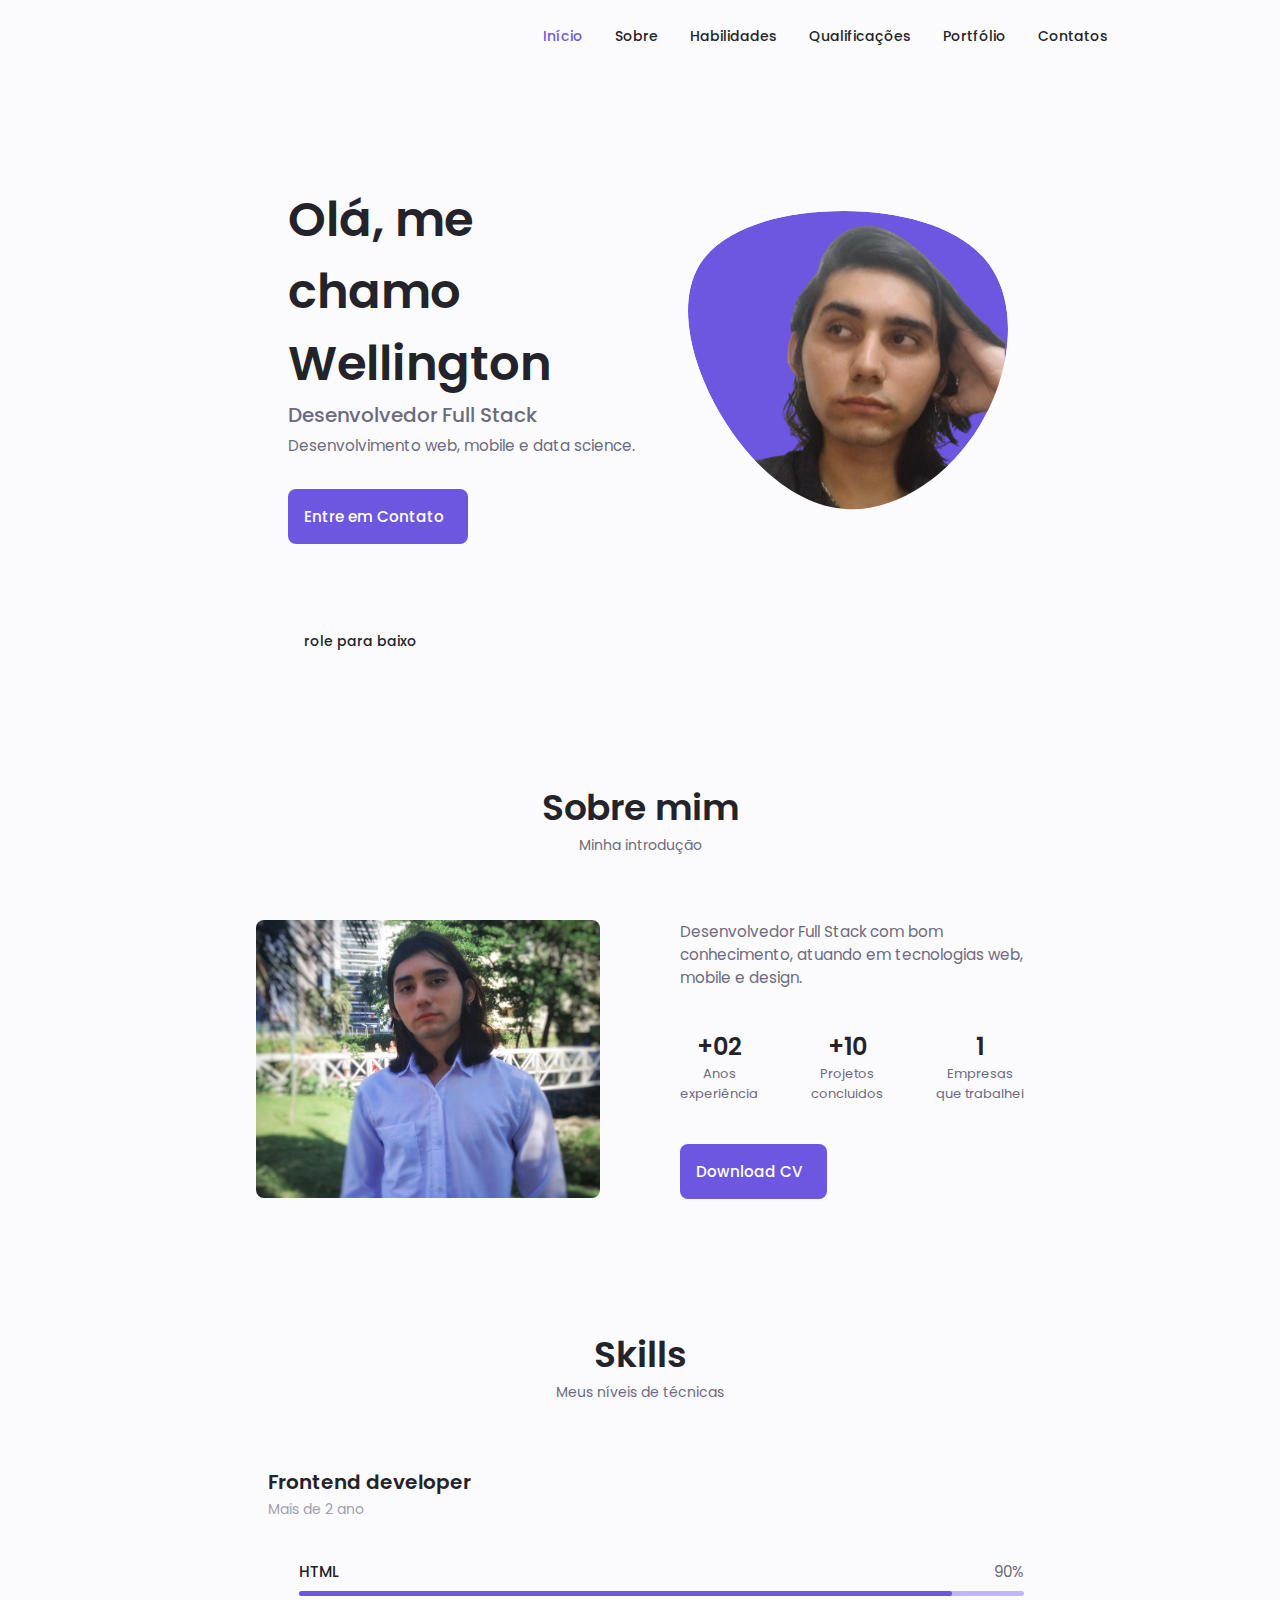
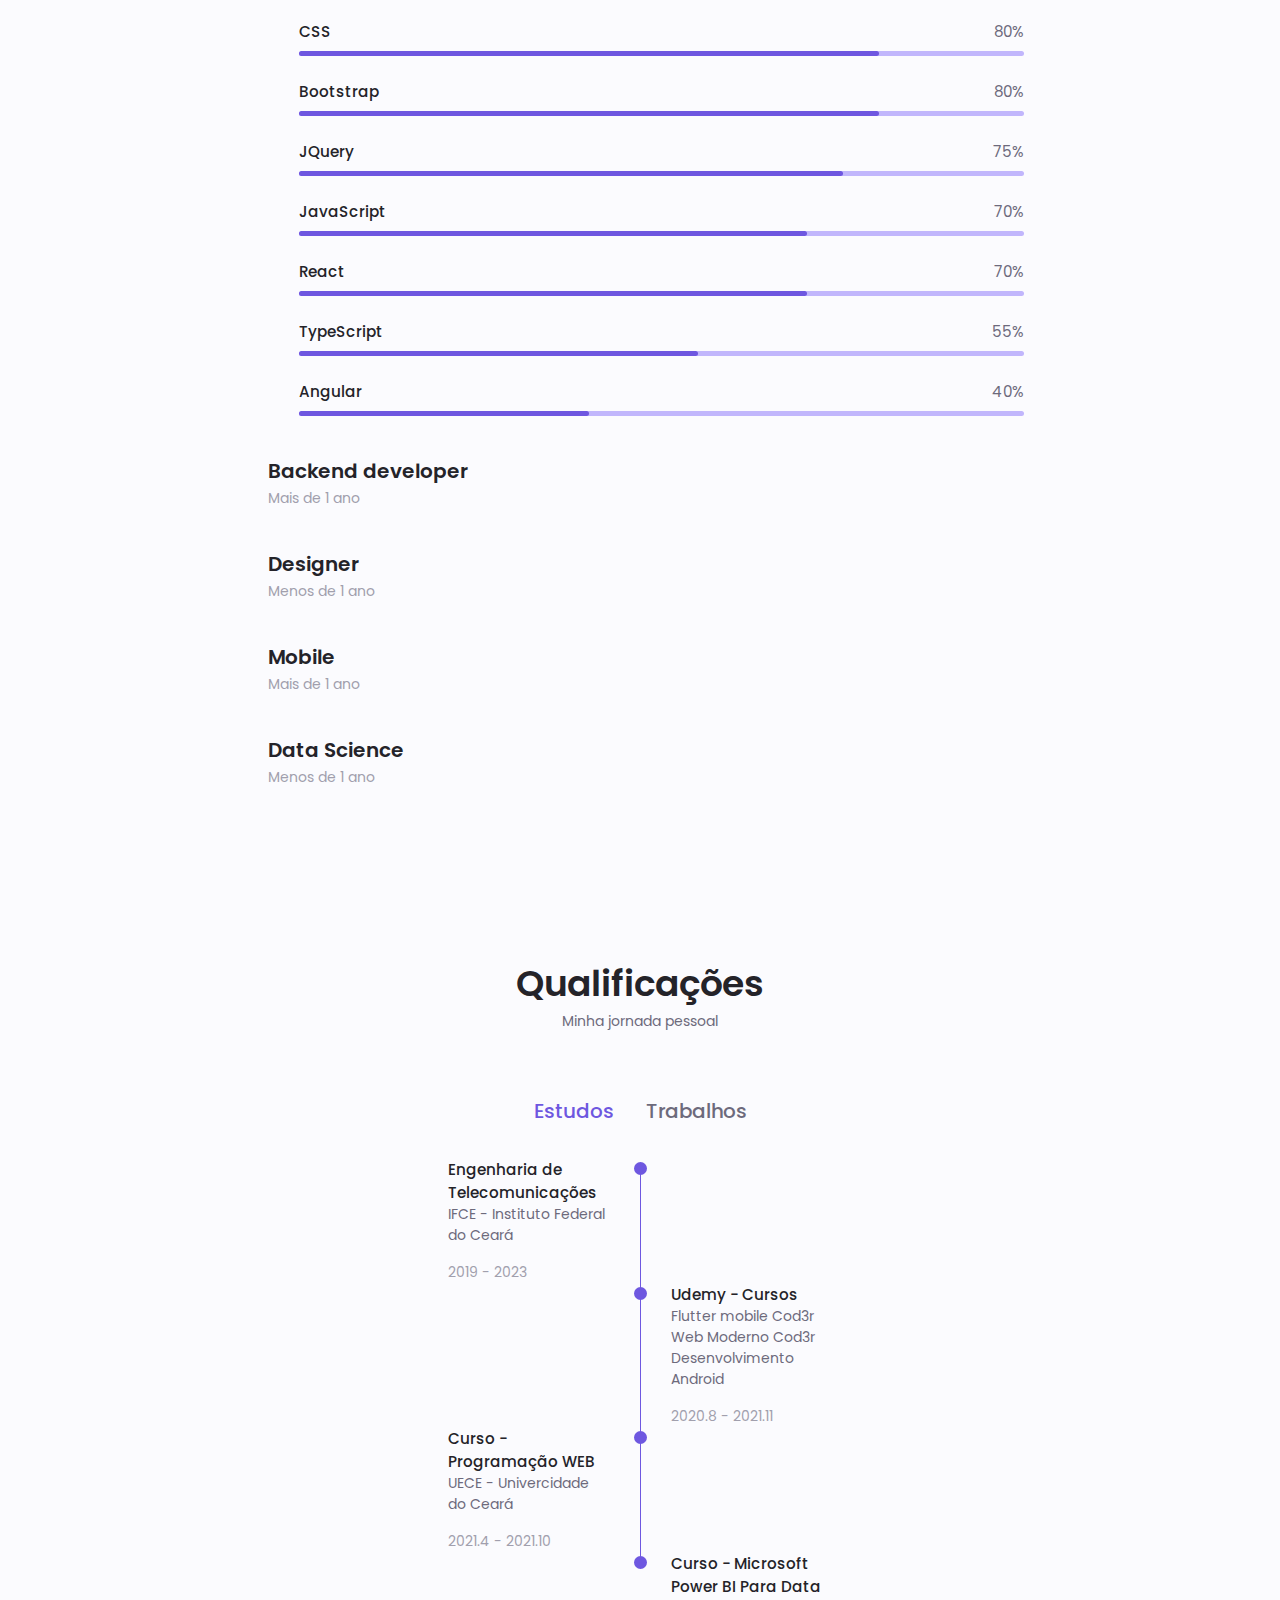
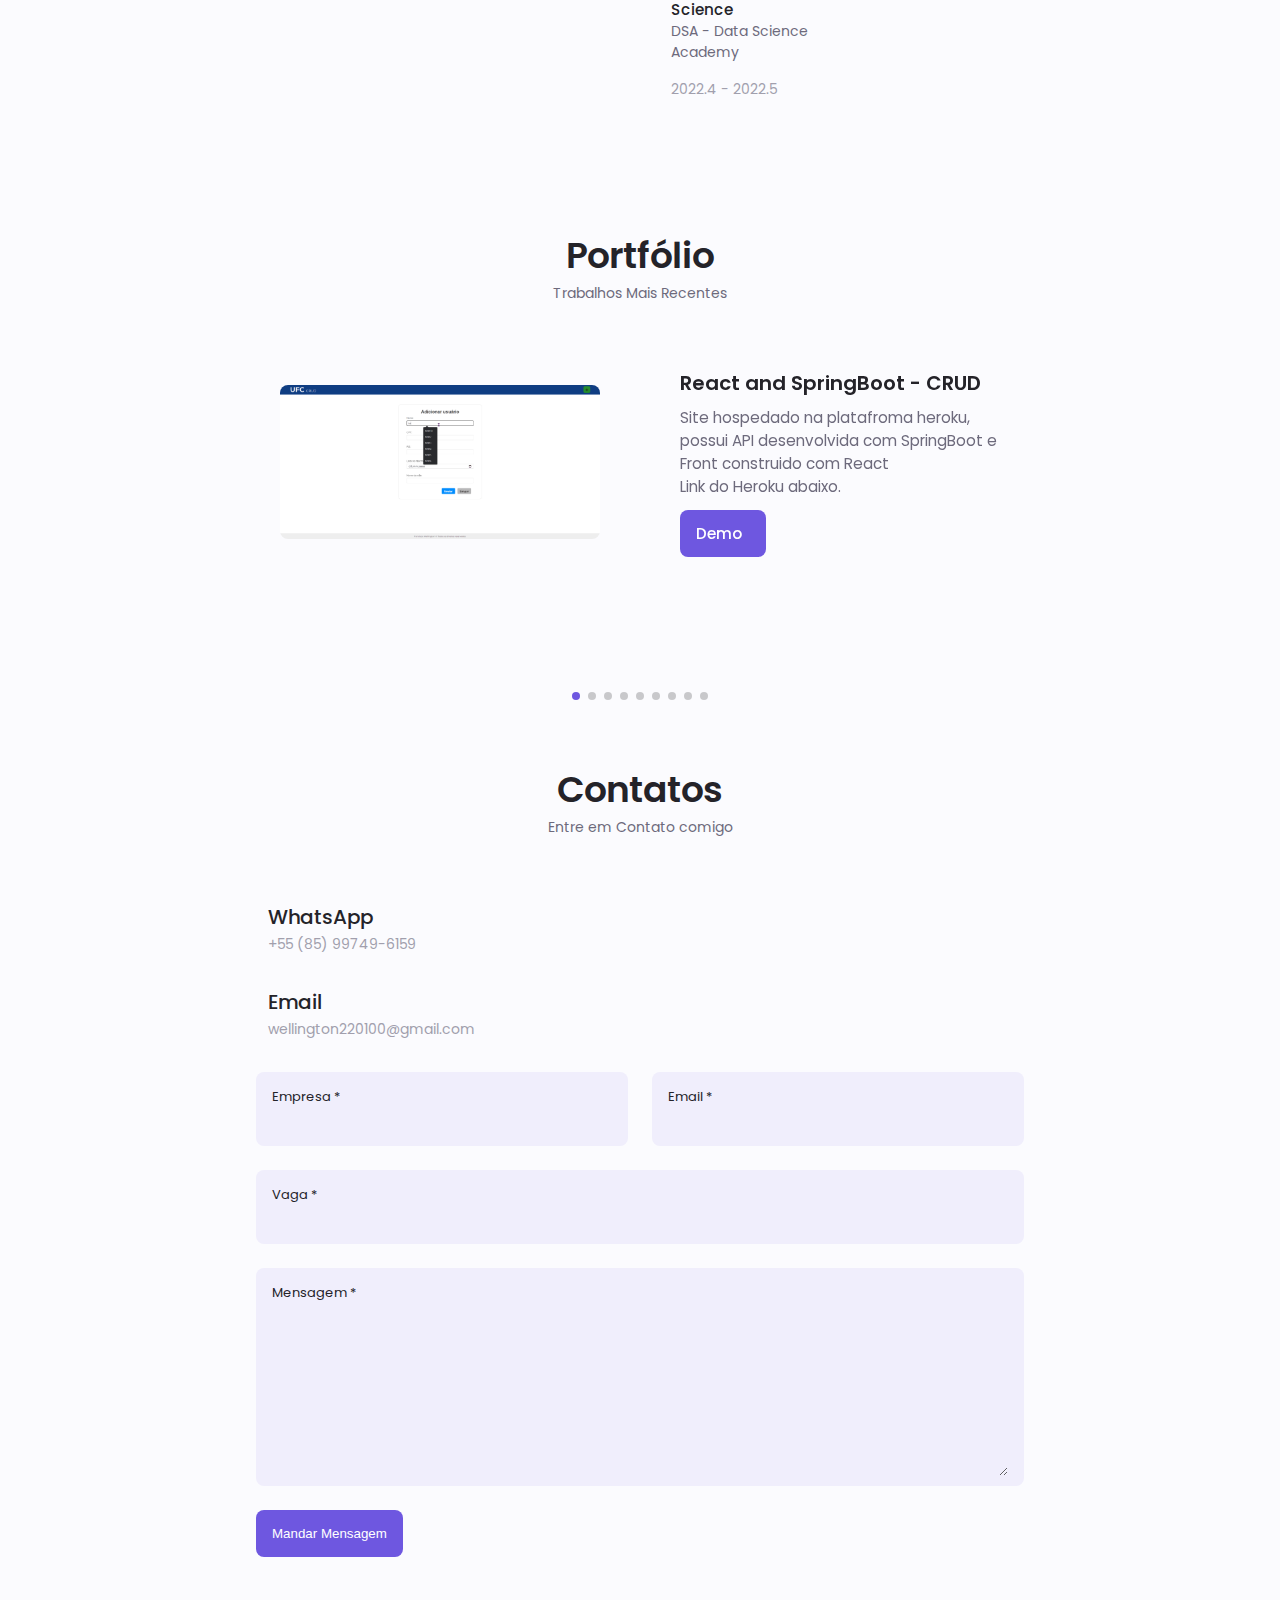
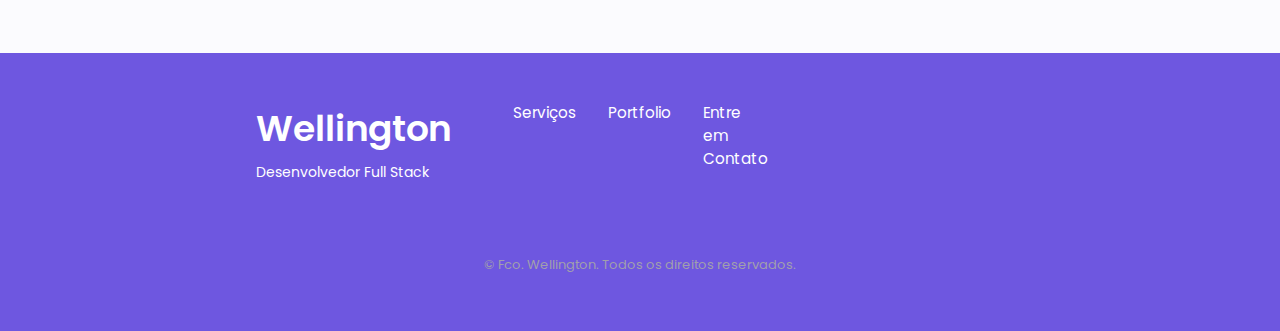
==== commit 35aa0c6d: "updates 📌" ====
--- a/index.html
+++ b/index.html
@@ -1,5 +1,6 @@
 <!DOCTYPE html>
 <html lang="pt br">
+
 <head>
     <meta charset="UTF-8">
     <meta name="viewport" content="width=device-width, initial-scale=1.0">
@@ -71,7 +72,8 @@
             <div class="home_container container grid">
                 <div class="home_content grid">
                     <div class="home_social">
-                        <a href="https://www.linkedin.com/in/wellington-de-oliveira-569a05178/" target="_blank" class="home_social-icon">
+                        <a href="https://www.linkedin.com/in/wellington-de-oliveira-569a05178/" target="_blank"
+                            class="home_social-icon">
                             <i class="uil uil-linkedin-alt"></i>
                         </a>
                         <a href="https://github.com/WellingtonDeOliveira" target="_blank" class="home_social-icon">
@@ -126,8 +128,8 @@
                         atuando em tecnologias web, mobile e design.</p>
                     <div class="about_info">
                         <div>
-                            <span class="about_info-title">+01</span>
-                            <span class="about_info-name">Ano <br> experiência</span>
+                            <span class="about_info-title">+02</span>
+                            <span class="about_info-name">Anos <br> experiência</span>
                         </div>
                         <div>
                             <span class="about_info-title">+10</span>
@@ -160,7 +162,7 @@
                             <i class="uil uil-brackets-curly skills_icon"></i>
                             <div>
                                 <h1 class="skills_title">Frontend developer</h1>
-                                <span class="skills_subtitle">Mais de 1 ano</span>
+                                <span class="skills_subtitle">Mais de 2 ano</span>
                             </div>
                             <i class="uil uil-angle-down skills_arrow"></i>
                         </div>
@@ -168,25 +170,43 @@
                             <div class="skills_data">
                                 <div class="skills_titles">
                                     <h3 class="skills_name">HTML</h3>
+                                    <span class="skills_number">90%</span>
+                                </div>
+                                <div class="skills_bar">
+                                    <span class="skills_percentage skills_html"></span>
+                                </div>
+                            </div>
+                            <div class="skills_data">
+                                <div class="skills_titles">
+                                    <h3 class="skills_name">CSS</h3>
                                     <span class="skills_number">80%</span>
                                 </div>
                                 <div class="skills_bar">
-                                    <span class="skills_percentage skills_html"></span>
-                                </div>
-                            </div>
-                            <div class="skills_data">
-                                <div class="skills_titles">
-                                    <h3 class="skills_name">CSS</h3>
-                                    <span class="skills_number">60%</span>
-                                </div>
-                                <div class="skills_bar">
                                     <span class="skills_percentage skills_css"></span>
                                 </div>
                             </div>
                             <div class="skills_data">
                                 <div class="skills_titles">
+                                    <h3 class="skills_name">Bootstrap</h3>
+                                    <span class="skills_number">80%</span>
+                                </div>
+                                <div class="skills_bar">
+                                    <span class="skills_percentage skills_boot"></span>
+                                </div>
+                            </div>
+                            <div class="skills_data">
+                                <div class="skills_titles">
+                                    <h3 class="skills_name">JQuery</h3>
+                                    <span class="skills_number">75%</span>
+                                </div>
+                                <div class="skills_bar">
+                                    <span class="skills_percentage skills_jquery"></span>
+                                </div>
+                            </div>
+                            <div class="skills_data">
+                                <div class="skills_titles">
                                     <h3 class="skills_name">JavaScript</h3>
-                                    <span class="skills_number">65%</span>
+                                    <span class="skills_number">70%</span>
                                 </div>
                                 <div class="skills_bar">
                                     <span class="skills_percentage skills_js"></span>
@@ -194,20 +214,29 @@
                             </div>
                             <div class="skills_data">
                                 <div class="skills_titles">
-                                    <h3 class="skills_name">JQuery</h3>
+                                    <h3 class="skills_name">React</h3>
+                                    <span class="skills_number">70%</span>
+                                </div>
+                                <div class="skills_bar">
+                                    <span class="skills_percentage skills_react"></span>
+                                </div>
+                            </div>
+                            <div class="skills_data">
+                                <div class="skills_titles">
+                                    <h3 class="skills_name">TypeScript</h3>
                                     <span class="skills_number">55%</span>
                                 </div>
                                 <div class="skills_bar">
-                                    <span class="skills_percentage skills_jquery"></span>
-                                </div>
-                            </div>
-                            <div class="skills_data">
-                                <div class="skills_titles">
-                                    <h3 class="skills_name">Bootstrap</h3>
-                                    <span class="skills_number">45%</span>
-                                </div>
-                                <div class="skills_bar">
-                                    <span class="skills_percentage skills_boot"></span>
+                                    <span class="skills_percentage skills_ts"></span>
+                                </div>
+                            </div>
+                            <div class="skills_data">
+                                <div class="skills_titles">
+                                    <h3 class="skills_name">Angular</h3>
+                                    <span class="skills_number">40%</span>
+                                </div>
+                                <div class="skills_bar">
+                                    <span class="skills_percentage skills_angular"></span>
                                 </div>
                             </div>
                         </div>
@@ -226,7 +255,7 @@
                             <div class="skills_data">
                                 <div class="skills_titles">
                                     <h3 class="skills_name">PHP</h3>
-                                    <span class="skills_number">60%</span>
+                                    <span class="skills_number">80%</span>
                                 </div>
                                 <div class="skills_bar">
                                     <span class="skills_percentage skills_php"></span>
@@ -257,6 +286,15 @@
                                 </div>
                                 <div class="skills_bar">
                                     <span class="skills_percentage skills_firebase"></span>
+                                </div>
+                            </div>
+                            <div class="skills_data">
+                                <div class="skills_titles">
+                                    <h3 class="skills_name">Spring Boot</h3>
+                                    <span class="skills_number">50%</span>
+                                </div>
+                                <div class="skills_bar">
+                                    <span class="skills_percentage skills_spring"></span>
                                 </div>
                             </div>
                         </div>
@@ -335,39 +373,6 @@
                         </div>
                     </div>
                     <!--==================== SKILL 5 ====================-->
-                    <div class="skills_content skills_close">
-                        <div class="skills_header">
-                            <i class="uil uil-setting skills_icon"></i>
-                            <div>
-                                <h1 class="skills_title">Framework web</h1>
-                                <span class="skills_subtitle">Menos de 1 ano</span>
-                            </div>
-                            <i class="uil uil-angle-down skills_arrow"></i>
-                        </div>
-                        <div class="skills_list grid">
-                            <div class="skills_data">
-                                <div class="skills_titles">
-                                    <h3 class="skills_name">Angular</h3>
-                                    <span class="skills_number">40%</span>
-                                </div>
-                                <div class="skills_bar">
-                                    <span class="skills_percentage skills_angular"></span>
-                                </div>
-                            </div>
-                        </div>
-                        <div class="skills_list grid">
-                            <div class="skills_data">
-                                <div class="skills_titles">
-                                    <h3 class="skills_name">Spring Boot</h3>
-                                    <span class="skills_number">30%</span>
-                                </div>
-                                <div class="skills_bar">
-                                    <span class="skills_percentage skills_spring"></span>
-                                </div>
-                            </div>
-                        </div>
-                    </div>
-                    <!--==================== SKILL 6 ====================-->
                     <div class="skills_content skills_close">
                         <div class="skills_header">
                             <i class="uil uil-database skills_icon"></i>
@@ -456,7 +461,7 @@
                         <!--==================== QUALIFICATION 2====================-->
                         <div class="qualification_data">
                             <div></div>
-                            
+
                             <div>
                                 <span class="qualification_rounder"></span>
                                 <span class="qualification_line"></span>
@@ -464,7 +469,7 @@
                             <div>
                                 <h3 class="qualification_title">Udemy - Cursos</h3>
                                 <span class="qualification_subtitle">Flutter mobile Cod3r<br>
-                                     Web Moderno Cod3r<br> Desenvolvimento Android </span>
+                                    Web Moderno Cod3r<br> Desenvolvimento Android </span>
                                 <div class="qualification_calendar">
                                     <i class="uil uil-calendar-alt"></i>
                                     2020.8 - 2021.11
@@ -508,7 +513,7 @@
                         <div class="qualification_data">
                             <div>
                                 <h3 class="qualification_title">Tribunal Regional do Trabalho da 7ª Região (TRT7)</h3>
-                                <span class="qualification_subtitle">Estagiario - 7 meses</span>
+                                <span class="qualification_subtitle">Estagiario - 11 meses</span>
                             </div>
                             <div>
                                 <span class="qualification_rounder"></span>
@@ -525,6 +530,23 @@
 
             <div class="portfolio_container container swiper-container">
                 <div class="swiper-wrapper">
+                    <!--======================== PORTFOLIO 0 =============-->
+                    <div class="portfolio_content grid swiper-slide">
+                        <img src="assets/img/form_ufc.gif" alt="Portifolio" class="portfolio_img">
+
+                        <div class="portfolio_data">
+                            <h3 class="portfolio_title">React and SpringBoot - CRUD</h3>
+                            <p class="portfolio_description">
+                                Site hospedado na platafroma heroku, possui API desenvolvida com SpringBoot e Front construido com React
+                                <br /> Link do Heroku abaixo.
+                            </p>
+                            <a href="https://ufc-formulario.herokuapp.com/" target="_blank"
+                                class="button button--flex button--small portfolio_button">
+                                Demo
+                                <i class="uil uil-arrow-right button_icon"></i>
+                            </a>
+                        </div>
+                    </div>
                     <!--======================== PORTFOLIO 1 =============-->
                     <div class="portfolio_content grid swiper-slide">
                         <img src="assets/img/portifolio1.gif" alt="Portifolio" class="portfolio_img">
@@ -532,10 +554,12 @@
                         <div class="portfolio_data">
                             <h3 class="portfolio_title">Website Moderno</h3>
                             <p class="portfolio_description">
-                                Site para restaurante com varios sitemas feito com PHP, HTML, CSS, JavaScript, jQuery e banco de dados MySQL.
-                                <br/> Teste disponivel abaixo.
+                                Site para restaurante com varios sitemas feito com PHP, HTML, CSS, JavaScript, jQuery e
+                                banco de dados MySQL.
+                                <br /> Teste disponivel abaixo.
                             </p>
-                            <a href="https://restaurantelechef.000webhostapp.com/" target="_blank" class="button button--flex button--small portfolio_button">
+                            <a href="https://restaurantelechef.000webhostapp.com/" target="_blank"
+                                class="button button--flex button--small portfolio_button">
                                 Demo
                                 <i class="uil uil-arrow-right button_icon"></i>
                             </a>
@@ -551,7 +575,8 @@
                             <p class="portfolio_description">
                                 Joguinho simples de plataforma, feito com HTML, CSS e JavaScript.
                             </p>
-                            <a href="https://wellingtondeoliveira.github.io/gameSimples/" target="_blank" class="button button--flex button--small portfolio_button">
+                            <a href="https://wellingtondeoliveira.github.io/gameSimples/" target="_blank"
+                                class="button button--flex button--small portfolio_button">
                                 Jogar
                                 <i class="uil uil-arrow-right button_icon"></i>
                             </a>
@@ -564,9 +589,11 @@
                         <div class="portfolio_data">
                             <h3 class="portfolio_title">Site de Vacinação</h3>
                             <p class="portfolio_description">
-                                Website feito como MVC com Banco de Dados, PHP, HTML, CSS e JavaScript.<br/> Disponivel apenas no meu Github.
+                                Website feito como MVC com Banco de Dados, PHP, HTML, CSS e JavaScript.<br /> Disponivel
+                                apenas no meu Github.
                             </p>
-                            <a href="https://github.com/WellingtonDeOliveira/Cadastro-de-Vacina-com-DB" target="_blank" class="button button--flex button--small portfolio_button">
+                            <a href="https://github.com/WellingtonDeOliveira/Cadastro-de-Vacina-com-DB" target="_blank"
+                                class="button button--flex button--small portfolio_button">
                                 Github
                                 <i class="uil uil-arrow-right button_icon"></i>
                             </a>
@@ -580,15 +607,17 @@
                         <div class="portfolio_data">
                             <h3 class="portfolio_title">Locadora de Carros</h3>
                             <p class="portfolio_description">
-                                Programa Desktop feito em Java com IDE Netbeans com acesso a Banco de Dados.<br/> Disponivel abaixo.
+                                Programa Desktop feito em Java com IDE Netbeans com acesso a Banco de Dados.<br />
+                                Disponivel abaixo.
                             </p>
-                            <a href="https://github.com/WellingtonDeOliveira/Projeto-LocadoraDeCarro" target="_blank" class="button button--flex button--small portfolio_button">
+                            <a href="https://github.com/WellingtonDeOliveira/Projeto-LocadoraDeCarro" target="_blank"
+                                class="button button--flex button--small portfolio_button">
                                 Github
                                 <i class="uil uil-arrow-right button_icon"></i>
                             </a>
                         </div>
                     </div>
-                    
+
                     <!--======================== PORTFOLIO 5 =============-->
                     <div class="portfolio_content grid swiper-slide">
                         <img src="assets/img/flutter.gif" alt="Portifolio" class="flutter_img">
@@ -596,9 +625,11 @@
                         <div class="portfolio_data">
                             <h3 class="portfolio_title">Gerenciador de Despesas - Flutter</h3>
                             <p class="portfolio_description">
-                                Aplicativo com responsividade para plataformas Android e IOS, feito com framework Flutter.
+                                Aplicativo com responsividade para plataformas Android e IOS, feito com framework
+                                Flutter.
                             </p>
-                            <a href="https://github.com/WellingtonDeOliveira/Flutter-Despesas" target="_blank" class="button button--flex button--small portfolio_button">
+                            <a href="https://github.com/WellingtonDeOliveira/Flutter-Despesas" target="_blank"
+                                class="button button--flex button--small portfolio_button">
                                 Github
                                 <i class="uil uil-arrow-right button_icon"></i>
                             </a>
@@ -614,7 +645,8 @@
                             <p class="portfolio_description">
                                 Aplicativo construido com framework React Native, utilizando diferças dependências.
                             </p>
-                            <a href="https://github.com/WellingtonDeOliveira/React-Native-Despesas" target="_blank" class="button button--flex button--small portfolio_button">
+                            <a href="https://github.com/WellingtonDeOliveira/React-Native-Despesas" target="_blank"
+                                class="button button--flex button--small portfolio_button">
                                 Github
                                 <i class="uil uil-arrow-right button_icon"></i>
                             </a>
@@ -630,7 +662,8 @@
                             <p class="portfolio_description">
                                 Website construito com React, consumindo uma API REST.
                             </p>
-                            <a href="https://github.com/WellingtonDeOliveira/MKS-sistemas" target="_blank" class="button button--flex button--small portfolio_button">
+                            <a href="https://github.com/WellingtonDeOliveira/MKS-sistemas" target="_blank"
+                                class="button button--flex button--small portfolio_button">
                                 Github
                                 <i class="uil uil-arrow-right button_icon"></i>
                             </a>
@@ -645,7 +678,7 @@
                             <h3 class="portfolio_title">Mais projetos a ser divulgados</h3>
                             <p class="portfolio_description">
                                 Em breve irei postar novos websites ou outros
-                                 projetos que farei/fiz, sempre estou fazendo algo novo, me aguarde 😉.
+                                projetos que farei/fiz, sempre estou fazendo algo novo, me aguarde 😉.
                             </p>
                             <!--<a href="#" class="button button--flex button--small portfolio_button">
                                 Demo
@@ -692,7 +725,8 @@
                         </div>
                     </div>
 
-                    <form action="https://formsubmit.co/wellington220100@gmail.com" class="contact_form grid" method="post">
+                    <form action="https://formsubmit.co/wellington220100@gmail.com" class="contact_form grid"
+                        method="post">
                         <div class="contact_inputs grid">
                             <div class="contact_content">
                                 <label for="name" class="contact_label">Empresa *</label>
@@ -712,12 +746,14 @@
 
                         <div class="contact_content">
                             <label for="message-contact" class="contact_label">Mensagem *</label>
-                            <textarea name="mensagem" cols="0" rows="7" id="message-contact" class="contact_input" required></textarea>
-                        </div>
-                        
-                        <input type="hidden" name="_next" value="https://wellingtondeoliveira.github.io/curriculoWellington/thanks.html">
+                            <textarea name="mensagem" cols="0" rows="7" id="message-contact" class="contact_input"
+                                required></textarea>
+                        </div>
+
+                        <input type="hidden" name="_next"
+                            value="https://wellingtondeoliveira.github.io/curriculoWellington/thanks.html">
                         <div>
-                            <button type="submit"class="button button--flex contact_button">Mandar Mensagem</button>
+                            <button type="submit" class="button button--flex contact_button">Mandar Mensagem</button>
                             <i class="uil uil-message button_icon"></i>
                         </div>
                     </form>
@@ -735,45 +771,46 @@
                         <h1 class="footer_title">Wellington</h1>
                         <span class="footer_subtitle">Desenvolvedor Full Stack</span>
                     </div>
-    
+
                     <ul class="footer_links">
                         <li>
                             <a href="#services" class="footer_link">Serviços</a>
                         </li>
-    
+
                         <li>
                             <a href="#portfolio" class="footer_link">Portfolio</a>
                         </li>
-    
+
                         <li>
                             <a href="#contact" class="footer_link">Entre em Contato</a>
                         </li>
                     </ul>
-    
+
                     <div class="footer__socials">
                         <a href="https://github.com/WellingtonDeOliveira/" class="footer_social" target="_blank">
                             <i class="uil uil-github"></i>
                         </a>
-    
-                        <a href="https://www.linkedin.com/in/wellington-de-oliveira-569a05178/" target="_blank" class="footer_social">
+
+                        <a href="https://www.linkedin.com/in/wellington-de-oliveira-569a05178/" target="_blank"
+                            class="footer_social">
                             <i class="uil uil-linkedin-alt"></i>
                         </a>
                     </div>
                 </div>
-    
+
                 <p class="footer_copy">&#169; Fco. Wellington. Todos os direitos reservados.</p>
-            </div>    
-    </footer>
-
-    <!--==================== SCROLL TOP ====================-->
-    <a href="#" class="scrollup" id="scroll-up">
-        <i class="uil uil-arrow-up scrollup_icon"></i>
-    </a>
-
-    <!--==================== SWIPER JS ====================-->
-    <script src="./assets/js/swiper-bundle.min.js"></script>
-    <!--==================== MAIN JS ====================-->
-    <script src="./assets/js/main.js"></script>
+            </div>
+        </footer>
+
+        <!--==================== SCROLL TOP ====================-->
+        <a href="#" class="scrollup" id="scroll-up">
+            <i class="uil uil-arrow-up scrollup_icon"></i>
+        </a>
+
+        <!--==================== SWIPER JS ====================-->
+        <script src="./assets/js/swiper-bundle.min.js"></script>
+        <!--==================== MAIN JS ====================-->
+        <script src="./assets/js/main.js"></script>
 </body>
 
-</html>
+</html>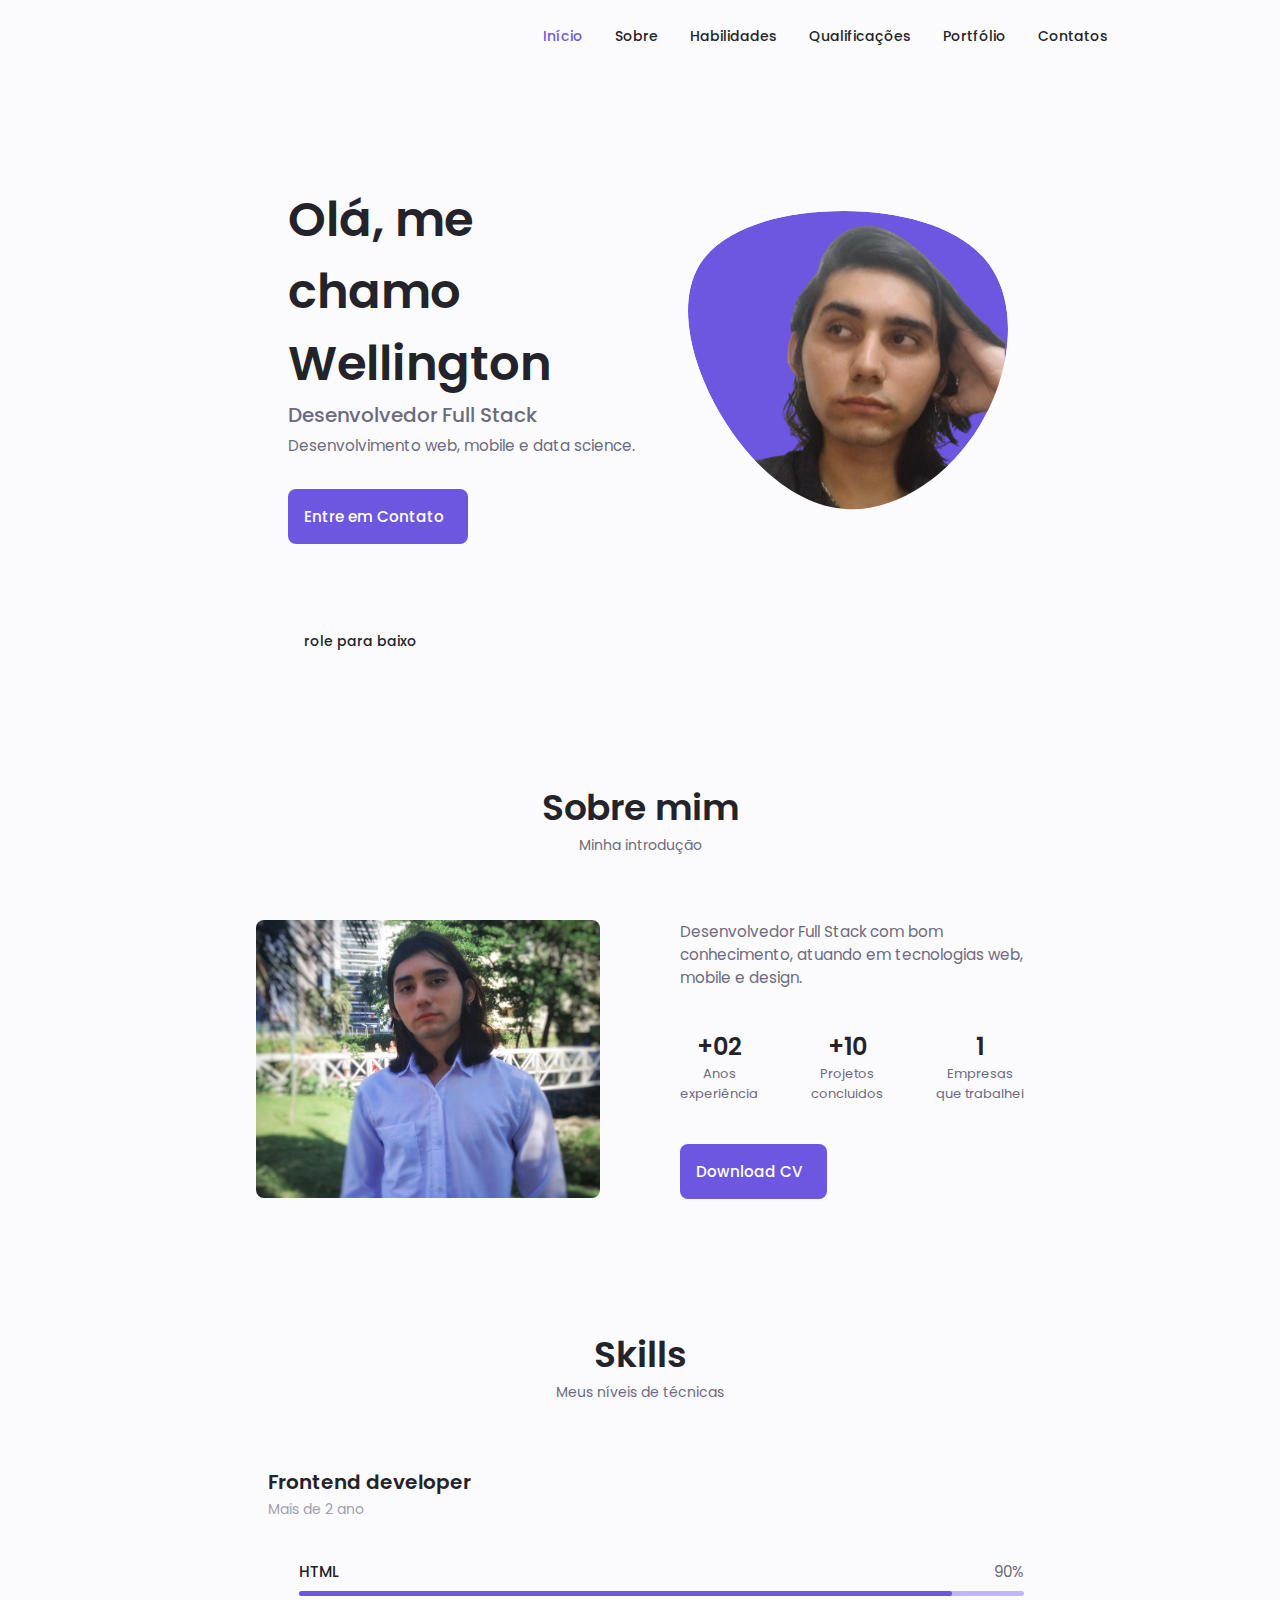
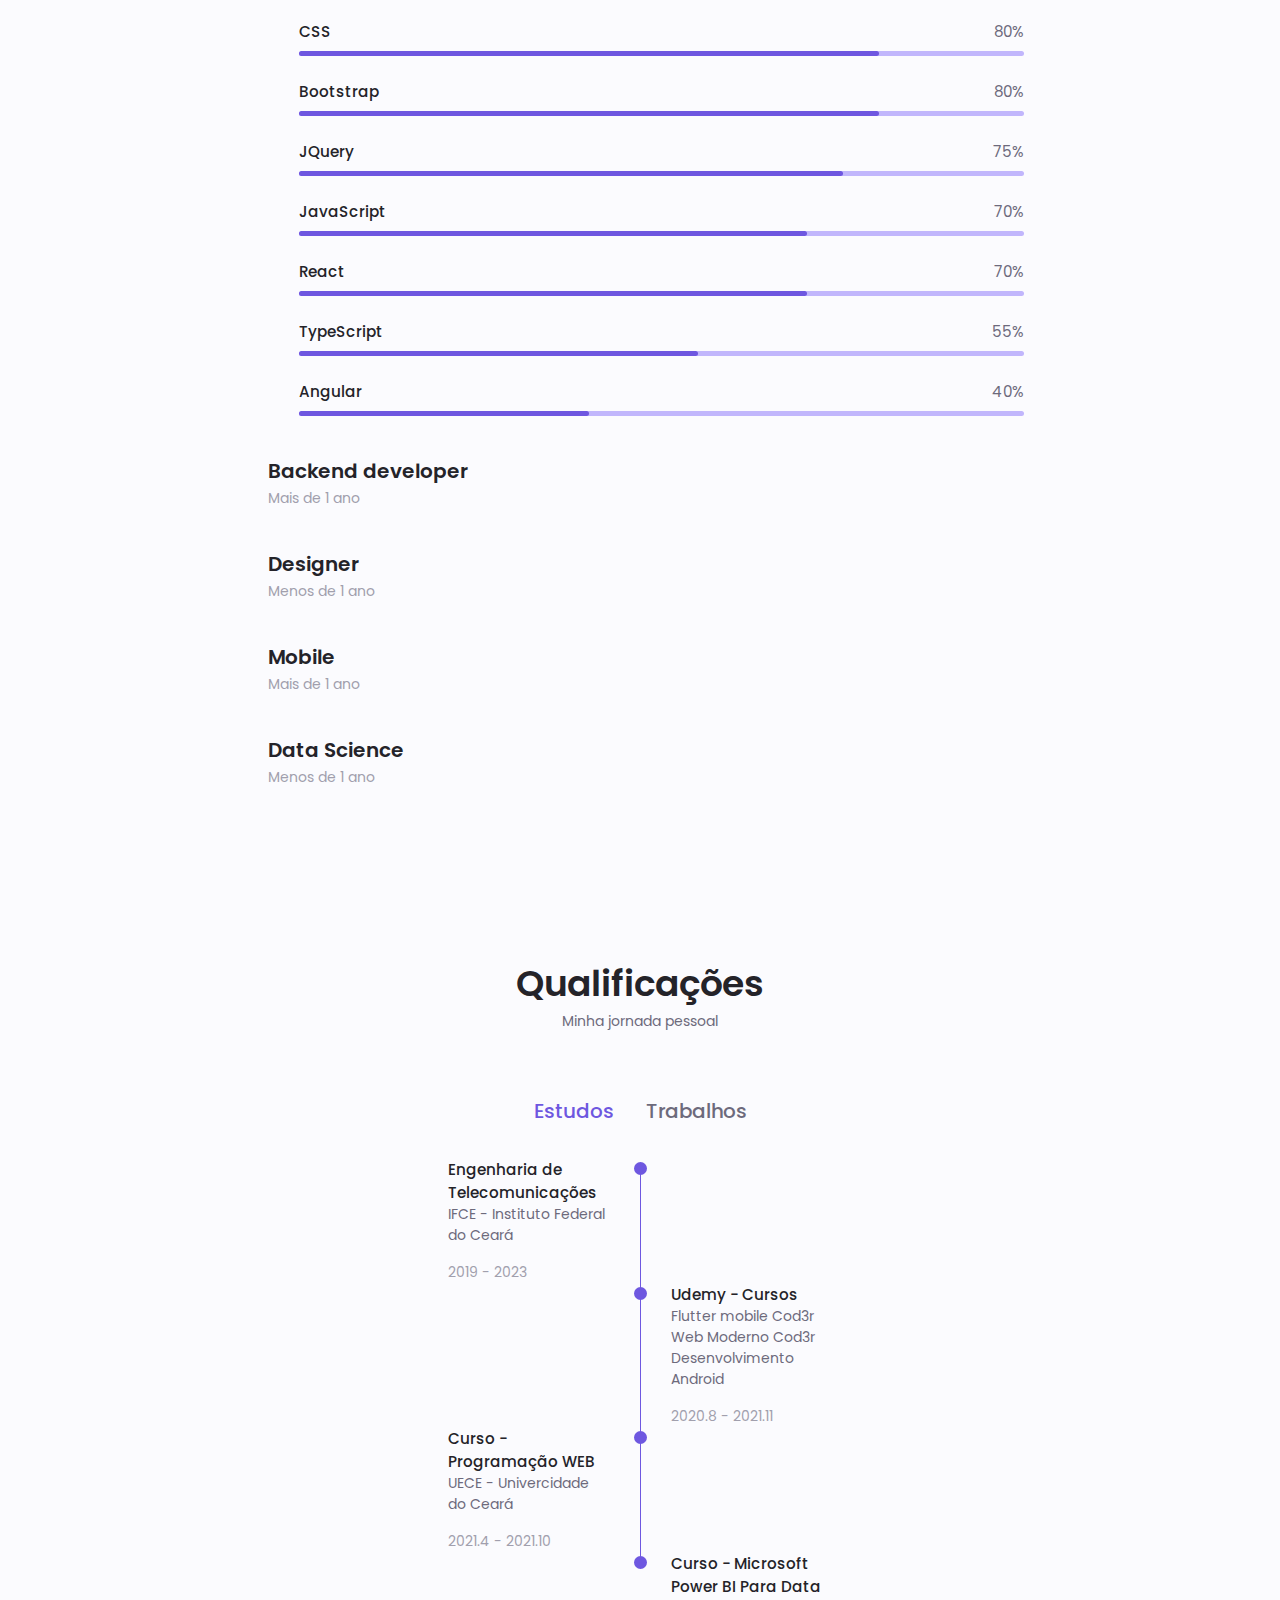
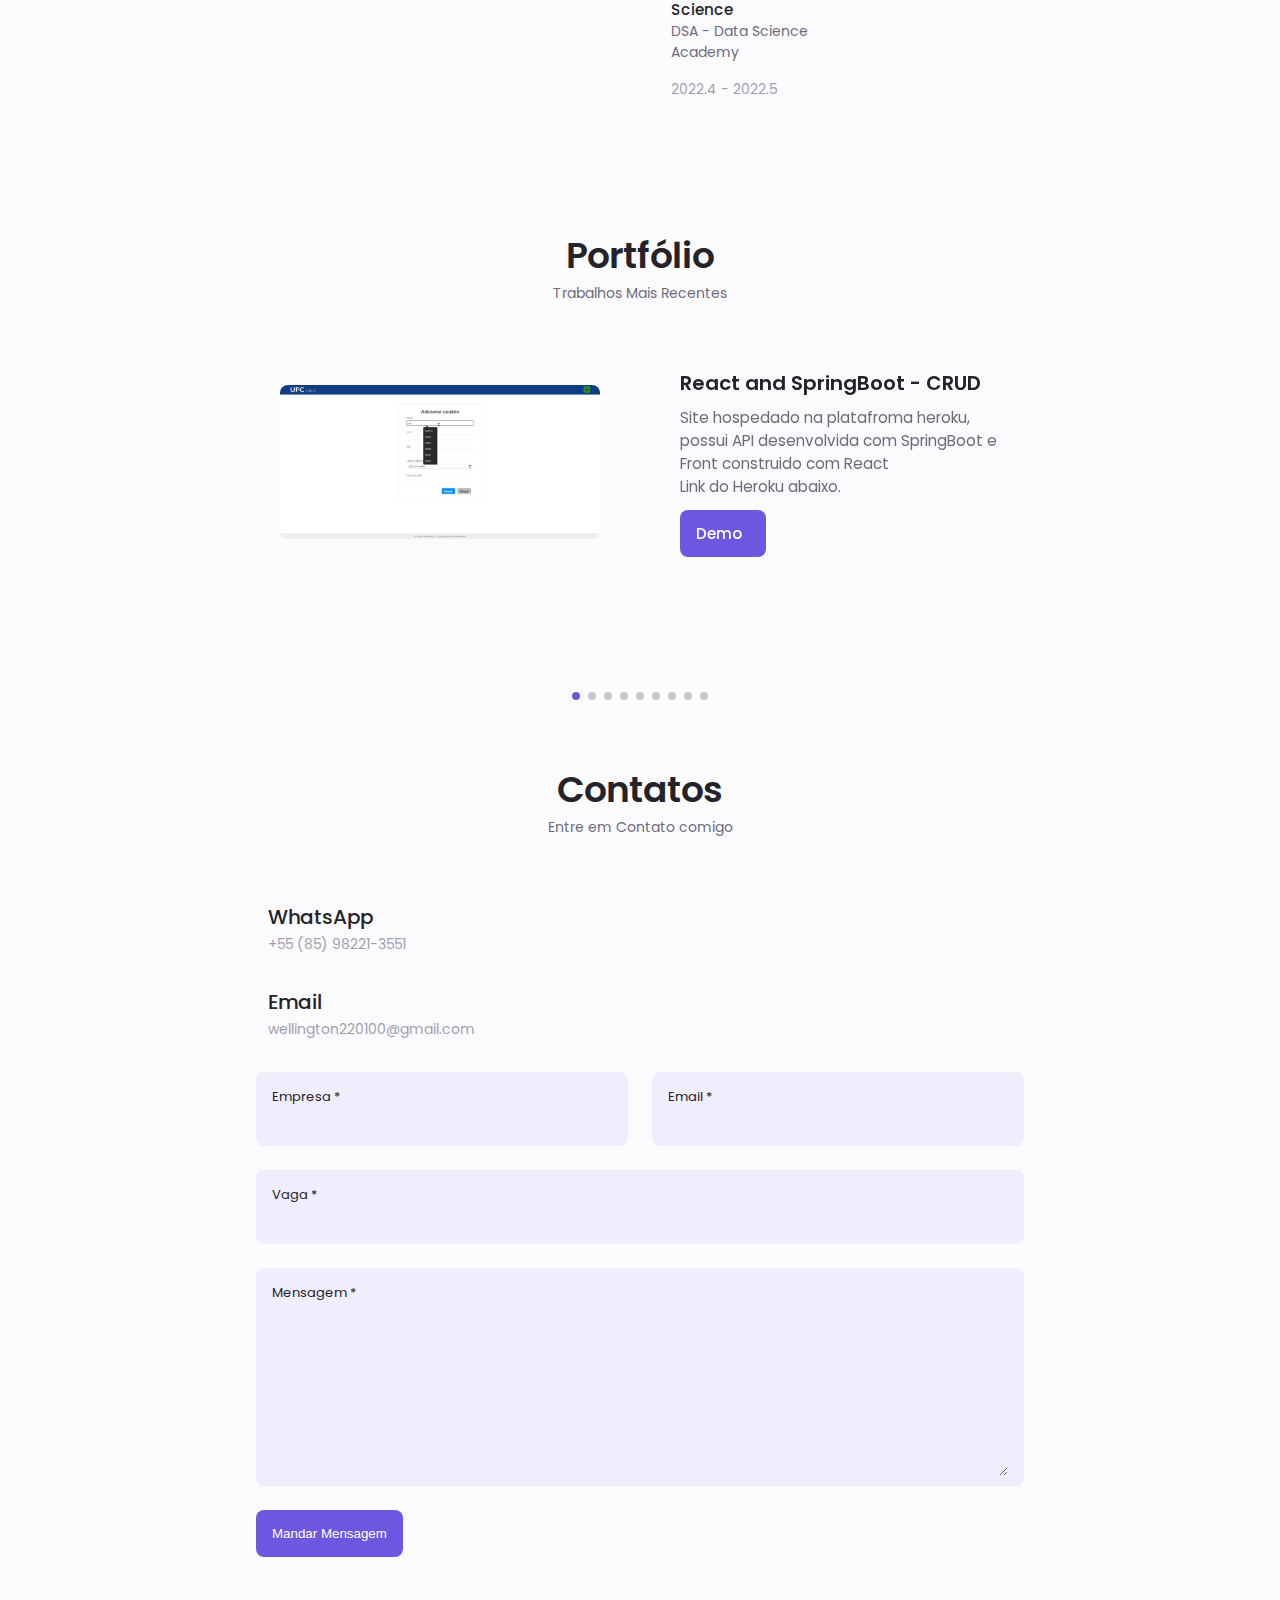
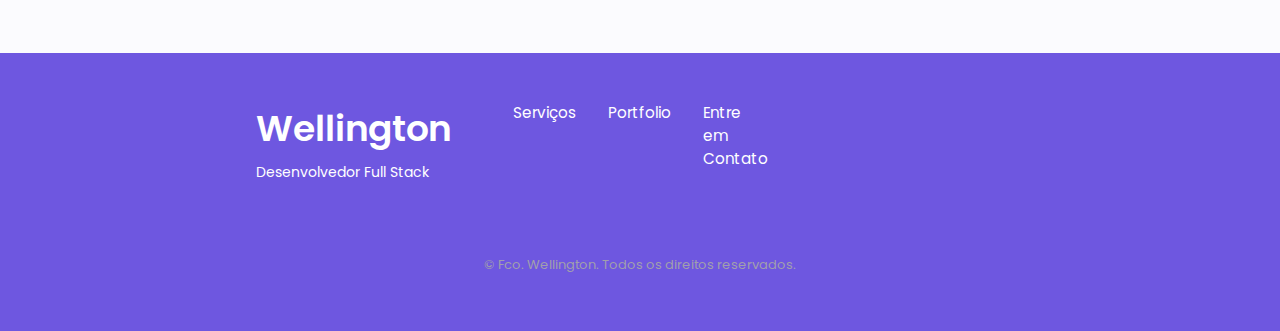
==== commit d306cf53: "Está depreciado, mas atualizei o telefone." ====
--- a/index.html
+++ b/index.html
@@ -712,7 +712,7 @@
 
                         <div>
                             <h3 class="contact_title">WhatsApp</h3>
-                            <span class="contact_subtitle">+55 (85) 99749-6159</span>
+                            <span class="contact_subtitle">+55 (85) 98221-3551</span>
                         </div>
                     </div>
 
@@ -813,4 +813,4 @@
         <script src="./assets/js/main.js"></script>
 </body>
 
-</html>+</html>
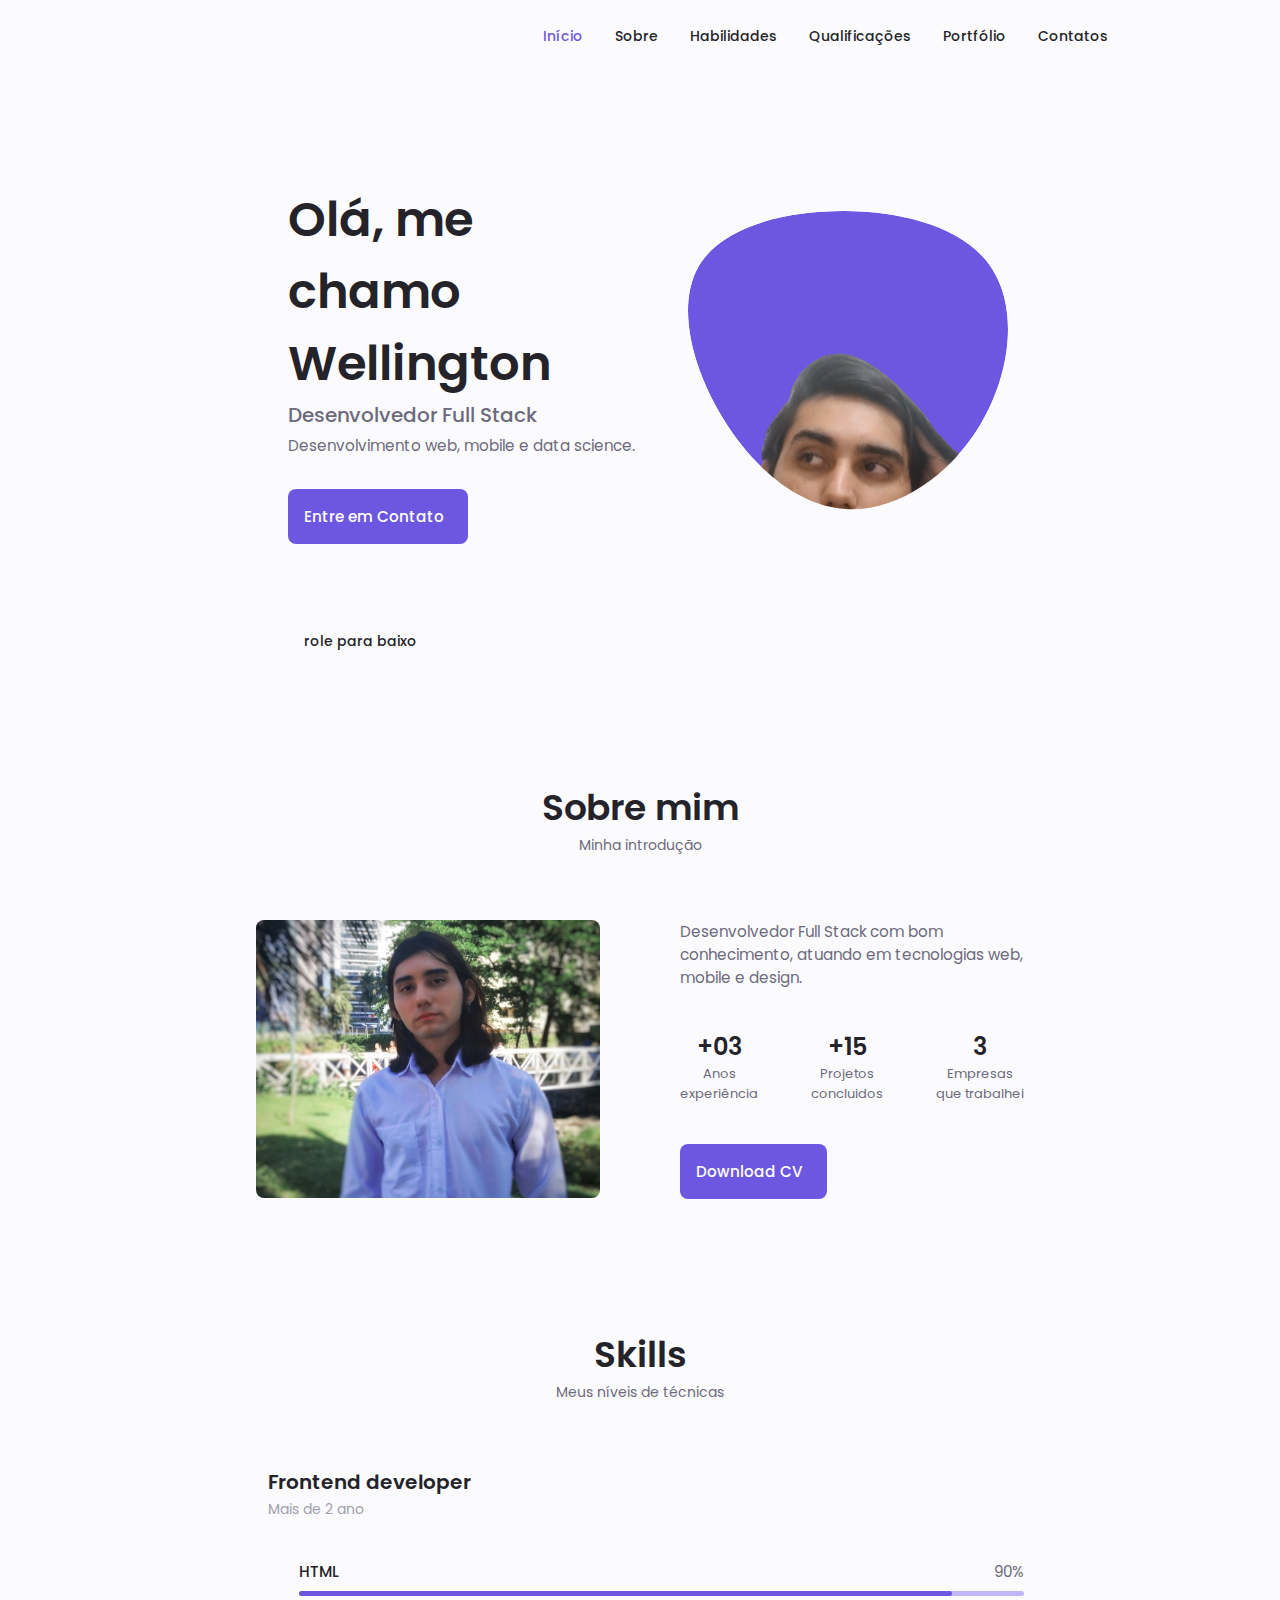
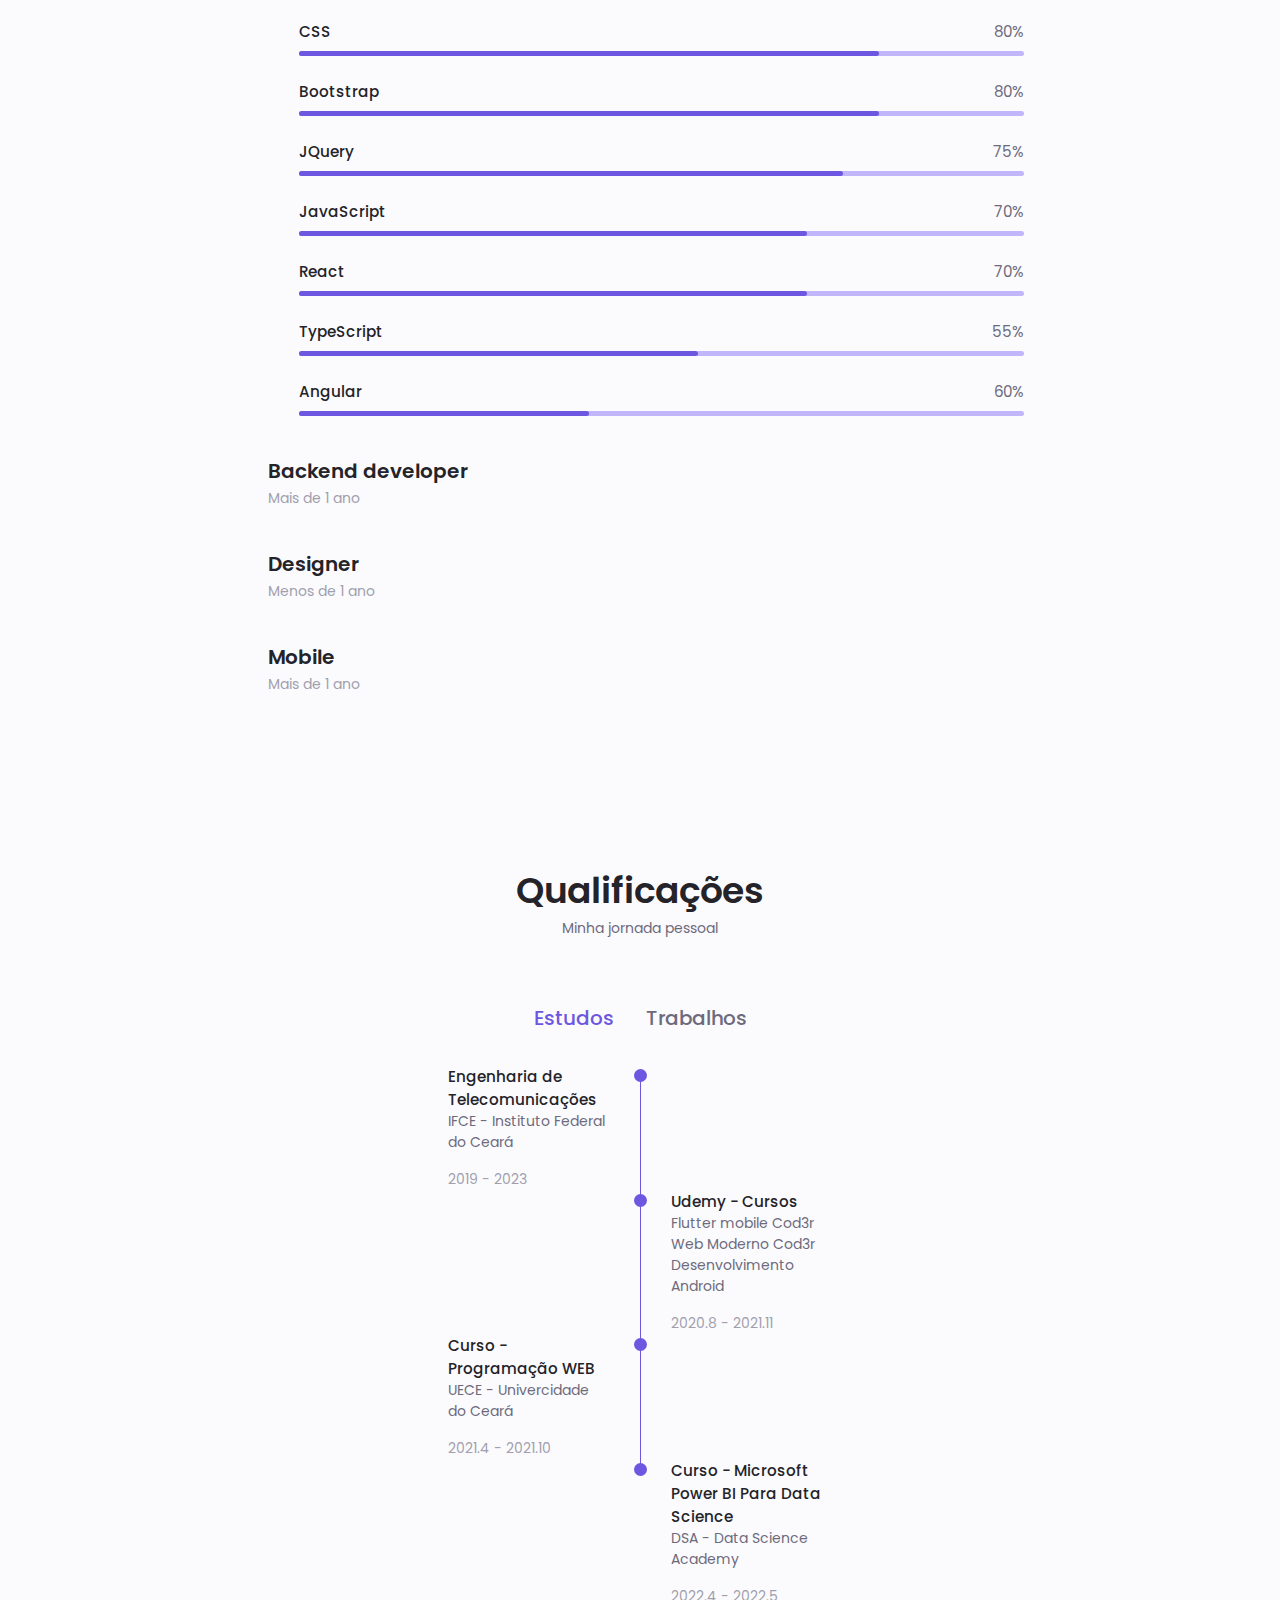
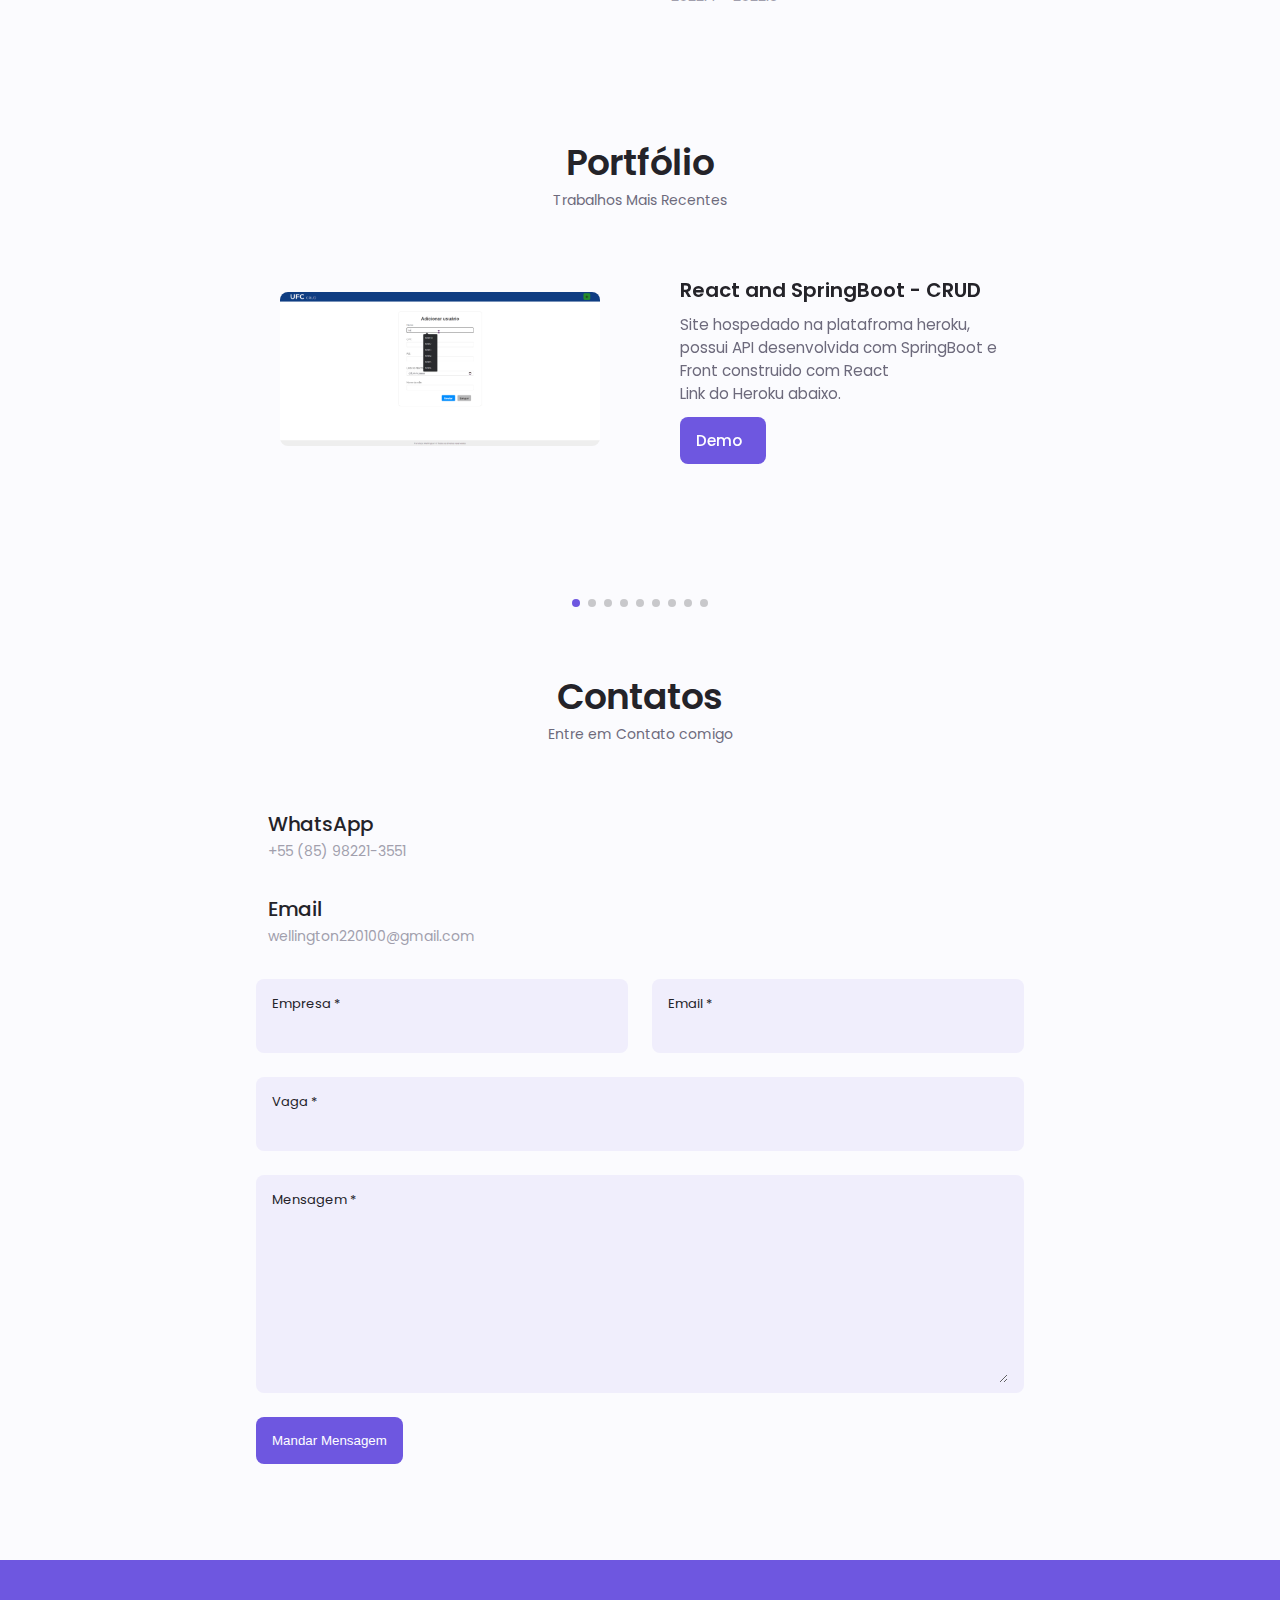
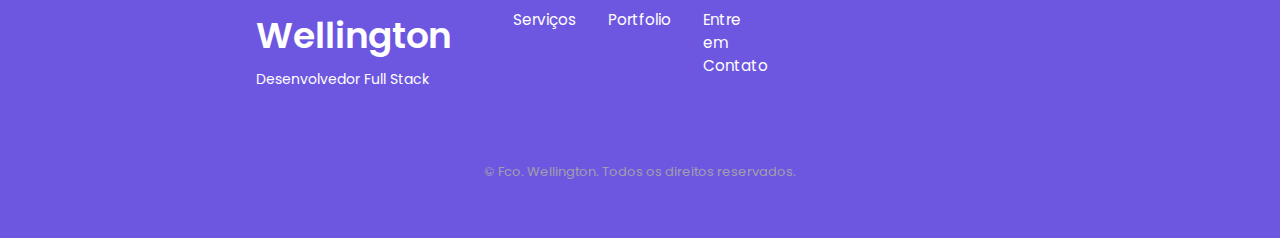
==== commit 404baa70: "html update" ====
--- a/index.html
+++ b/index.html
@@ -94,7 +94,7 @@
                                     165.547 130.807 187.559 100.226 186.353C69.6454 185.297 41.0228 161.023 21.7403 
                                     129.362C2.45775 97.8511 -7.48481 59.1033 6.67581 34.5279C20.9871 10.1032 59.7028 
                                     -0.149132 97.9666 0.00163737C136.23 0.303176 174.193 10.857 190.312 36.4879Z" />
-                                <image class="home_blob-img" x='38' y='-85' xlink:href="assets/img/perfil.png" />
+                                <image class="home_blob-img" x='20' y='-5' xlink:href="assets/img/perfil.png" />
                             </g>
                         </svg>
                     </div>
@@ -128,15 +128,15 @@
                         atuando em tecnologias web, mobile e design.</p>
                     <div class="about_info">
                         <div>
-                            <span class="about_info-title">+02</span>
+                            <span class="about_info-title">+03</span>
                             <span class="about_info-name">Anos <br> experiência</span>
                         </div>
                         <div>
-                            <span class="about_info-title">+10</span>
+                            <span class="about_info-title">+15</span>
                             <span class="about_info-name">Projetos <br> concluidos</span>
                         </div>
                         <div>
-                            <span class="about_info-title">1</span>
+                            <span class="about_info-title">3</span>
                             <span class="about_info-name">Empresas <br> que trabalhei</span>
                         </div>
                     </div>
@@ -233,7 +233,7 @@
                             <div class="skills_data">
                                 <div class="skills_titles">
                                     <h3 class="skills_name">Angular</h3>
-                                    <span class="skills_number">40%</span>
+                                    <span class="skills_number">60%</span>
                                 </div>
                                 <div class="skills_bar">
                                     <span class="skills_percentage skills_angular"></span>
@@ -291,7 +291,7 @@
                             <div class="skills_data">
                                 <div class="skills_titles">
                                     <h3 class="skills_name">Spring Boot</h3>
-                                    <span class="skills_number">50%</span>
+                                    <span class="skills_number">70%</span>
                                 </div>
                                 <div class="skills_bar">
                                     <span class="skills_percentage skills_spring"></span>
@@ -354,6 +354,15 @@
                             </div>
                             <div class="skills_data">
                                 <div class="skills_titles">
+                                    <h3 class="skills_name">Swift UI</h3>
+                                    <span class="skills_number">70%</span>
+                                </div>
+                                <div class="skills_bar">
+                                    <span class="skills_percentage skills_swift"></span>
+                                </div>
+                            </div>
+                            <div class="skills_data">
+                                <div class="skills_titles">
                                     <h3 class="skills_name">Flutter</h3>
                                     <span class="skills_number">45%</span>
                                 </div>
@@ -373,7 +382,7 @@
                         </div>
                     </div>
                     <!--==================== SKILL 5 ====================-->
-                    <div class="skills_content skills_close">
+                    <!-- <div class="skills_content skills_close">
                         <div class="skills_header">
                             <i class="uil uil-database skills_icon"></i>
                             <div>
@@ -420,7 +429,7 @@
                                 </div>
                             </div>
                         </div>
-                    </div>
+                    </div> -->
                 </div>
             </div>
         </section>
@@ -513,7 +522,30 @@
                         <div class="qualification_data">
                             <div>
                                 <h3 class="qualification_title">Tribunal Regional do Trabalho da 7ª Região (TRT7)</h3>
-                                <span class="qualification_subtitle">Estagiario - 11 meses</span>
+                                <span class="qualification_subtitle">Estagiario - 1 ano e 8 meses</span>
+                            </div>
+                            <div>
+                                <span class="qualification_rounder"></span>
+                                <span class="qualification_line"></span>
+                            </div>
+                        </div>
+                        <!--==================== QUALIFICATION 2====================-->
+                        <div class="qualification_data">
+                            <div></div>
+                            <div>
+                                <span class="qualification_rounder"></span>
+                                <span class="qualification_line"></span>
+                            </div>
+                            <div>
+                                <h3 class="qualification_title">Funcap/GDEST</h3>
+                                <span class="qualification_subtitle">Bolsista - 3 meses</span>
+                            </div>
+                        </div>
+                        <!--==================== QUALIFICATION 1====================-->
+                        <div class="qualification_data">
+                            <div>
+                                <h3 class="qualification_title">Apple Developer Academy - Residência</h3>
+                                <span class="qualification_subtitle">Estagiario - 4 meses</span>
                             </div>
                             <div>
                                 <span class="qualification_rounder"></span>
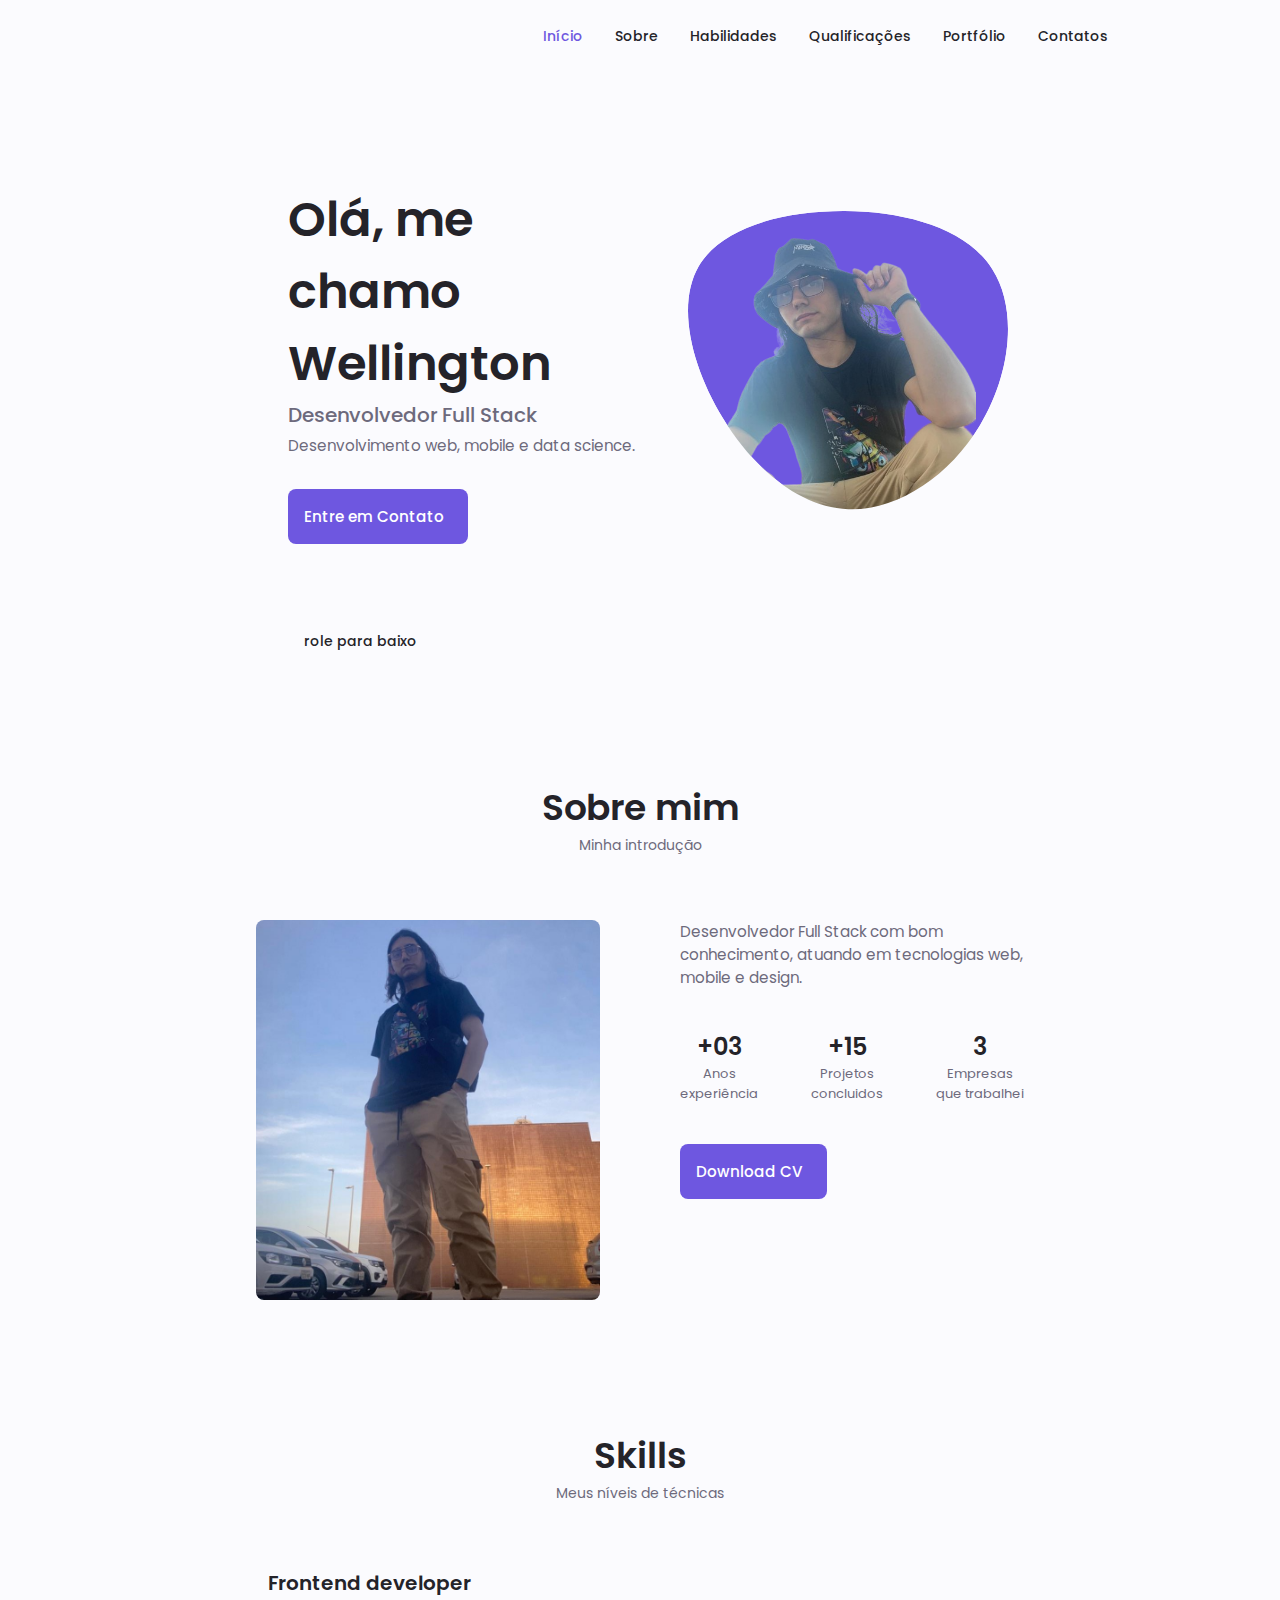
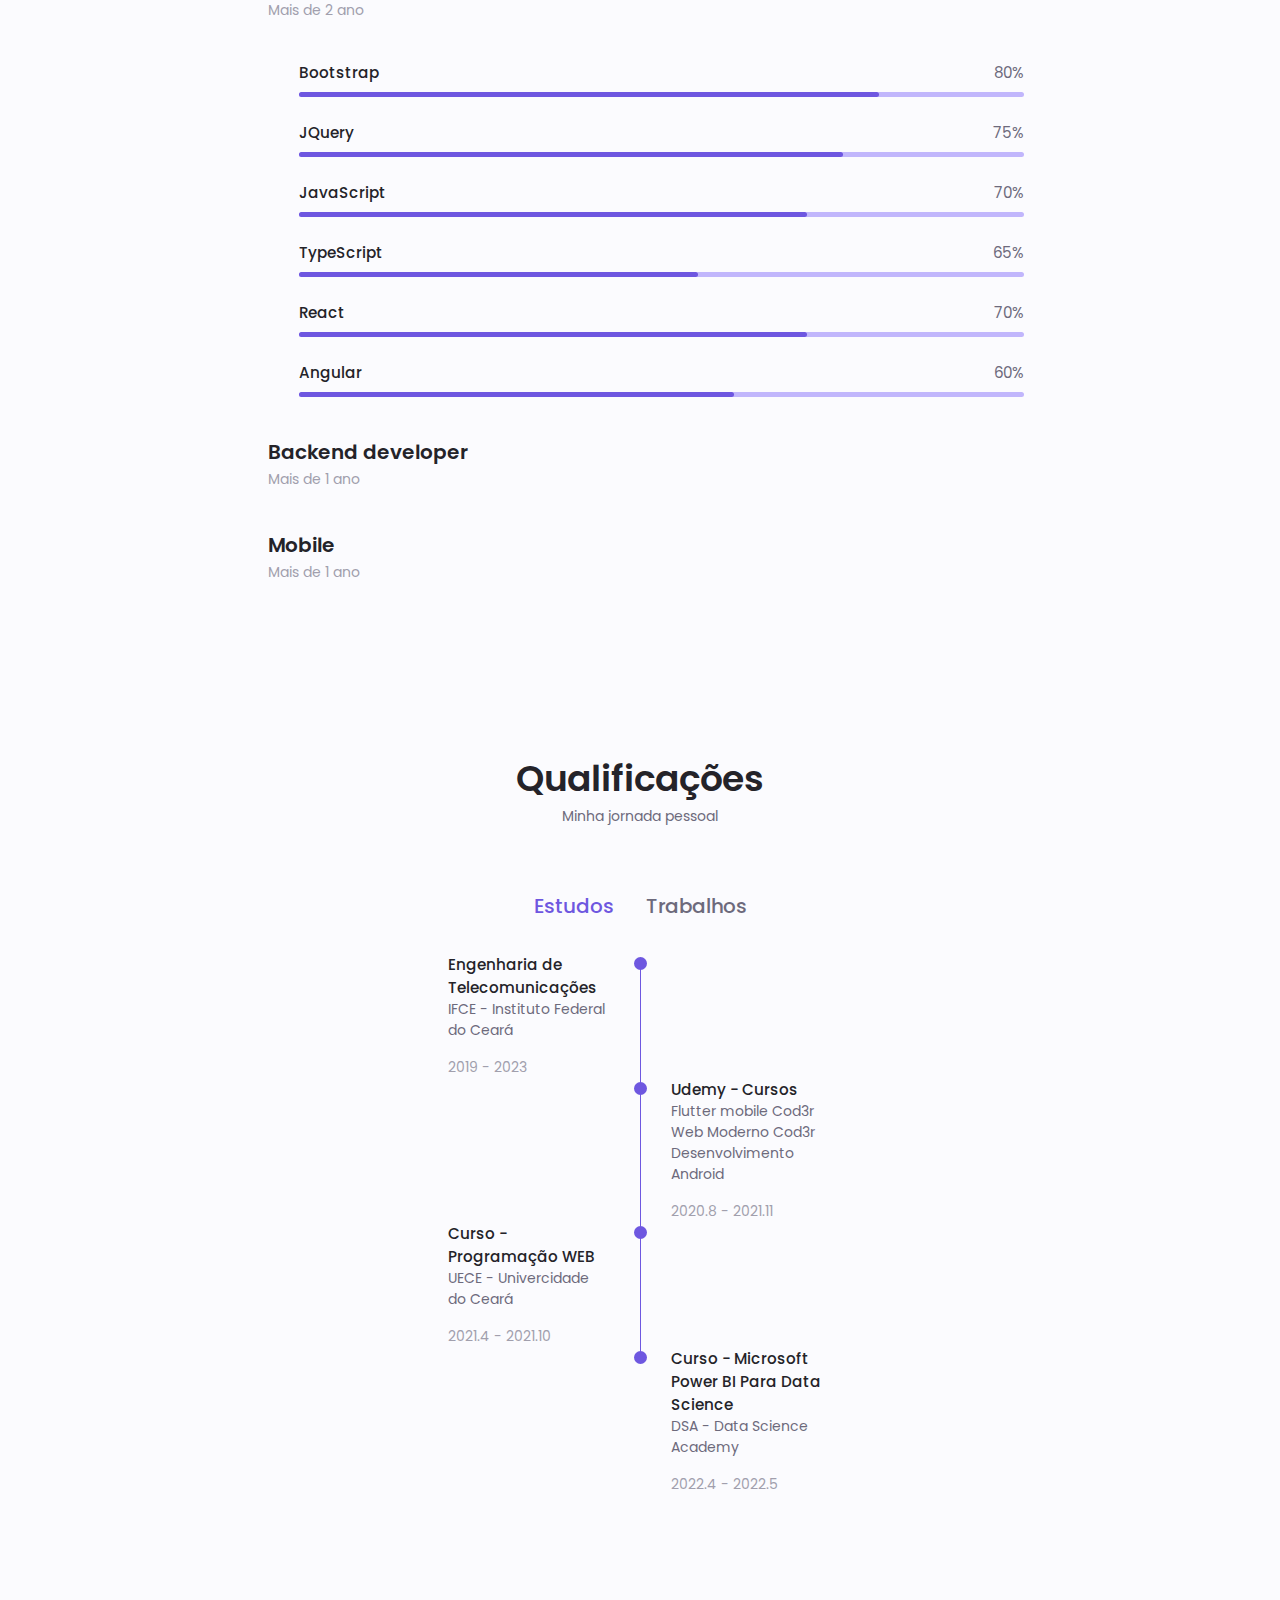
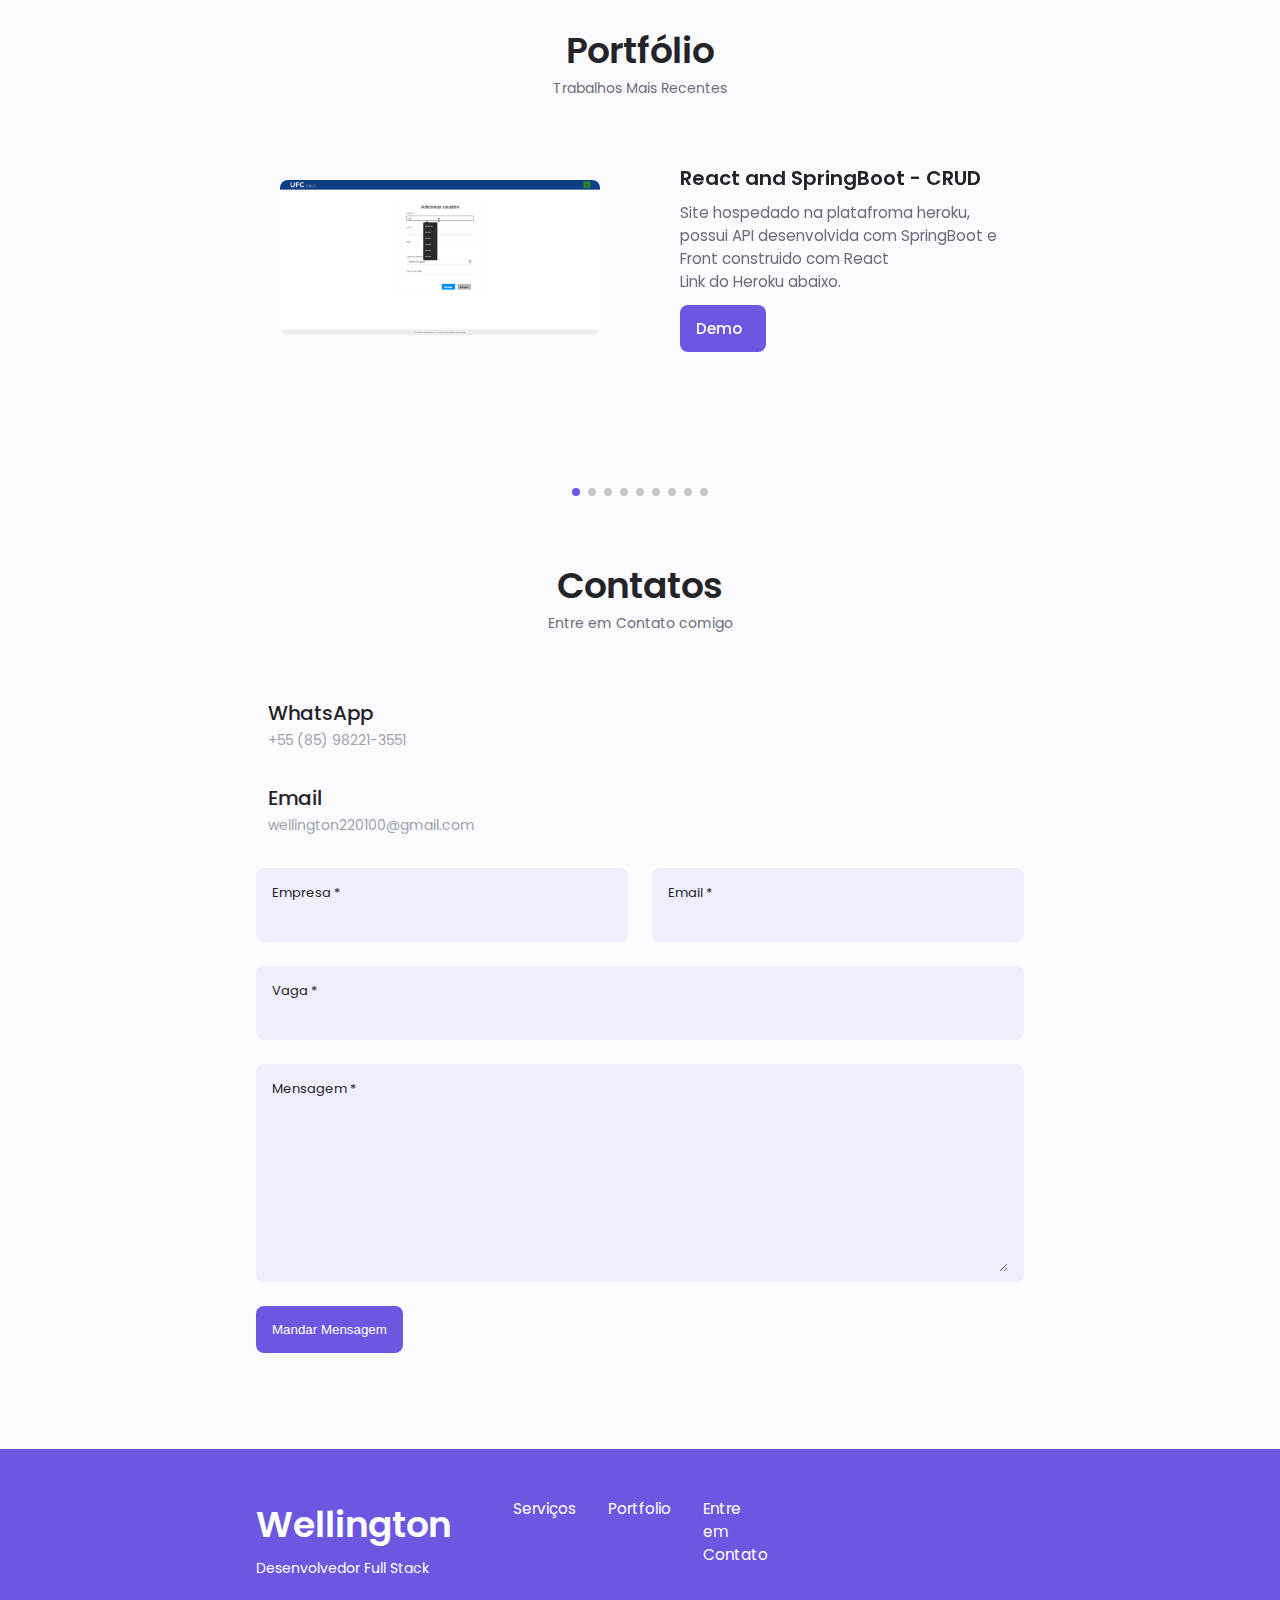
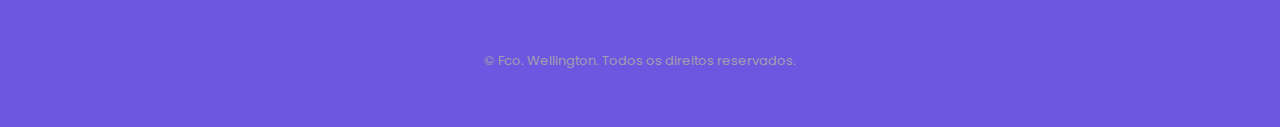
==== commit 9236d121: "Atualização 📌" ====
--- a/index.html
+++ b/index.html
@@ -167,7 +167,7 @@
                             <i class="uil uil-angle-down skills_arrow"></i>
                         </div>
                         <div class="skills_list grid">
-                            <div class="skills_data">
+                            <!-- <div class="skills_data">
                                 <div class="skills_titles">
                                     <h3 class="skills_name">HTML</h3>
                                     <span class="skills_number">90%</span>
@@ -184,7 +184,7 @@
                                 <div class="skills_bar">
                                     <span class="skills_percentage skills_css"></span>
                                 </div>
-                            </div>
+                            </div> -->
                             <div class="skills_data">
                                 <div class="skills_titles">
                                     <h3 class="skills_name">Bootstrap</h3>
@@ -214,20 +214,20 @@
                             </div>
                             <div class="skills_data">
                                 <div class="skills_titles">
+                                    <h3 class="skills_name">TypeScript</h3>
+                                    <span class="skills_number">65%</span>
+                                </div>
+                                <div class="skills_bar">
+                                    <span class="skills_percentage skills_ts"></span>
+                                </div>
+                            </div>
+                            <div class="skills_data">
+                                <div class="skills_titles">
                                     <h3 class="skills_name">React</h3>
                                     <span class="skills_number">70%</span>
                                 </div>
                                 <div class="skills_bar">
                                     <span class="skills_percentage skills_react"></span>
-                                </div>
-                            </div>
-                            <div class="skills_data">
-                                <div class="skills_titles">
-                                    <h3 class="skills_name">TypeScript</h3>
-                                    <span class="skills_number">55%</span>
-                                </div>
-                                <div class="skills_bar">
-                                    <span class="skills_percentage skills_ts"></span>
                                 </div>
                             </div>
                             <div class="skills_data">
@@ -302,7 +302,7 @@
                 </div>
                 <div>
                     <!--==================== SKILL 3 ====================-->
-                    <div class="skills_content skills_close">
+                    <!-- <div class="skills_content skills_close">
                         <div class="skills_header">
                             <i class="uil uil-swatchbook skills_icon"></i>
                             <div>
@@ -331,7 +331,7 @@
                                 </div>
                             </div>
                         </div>
-                    </div>
+                    </div> -->
                     <!--==================== SKILL 4 ====================-->
                     <div class="skills_content skills_close">
                         <div class="skills_header">
@@ -364,7 +364,7 @@
                             <div class="skills_data">
                                 <div class="skills_titles">
                                     <h3 class="skills_name">Flutter</h3>
-                                    <span class="skills_number">45%</span>
+                                    <span class="skills_number">55%</span>
                                 </div>
                                 <div class="skills_bar">
                                     <span class="skills_percentage skills_flutter"></span>
@@ -521,8 +521,12 @@
                         <!--==================== QUALIFICATION 1====================-->
                         <div class="qualification_data">
                             <div>
-                                <h3 class="qualification_title">Tribunal Regional do Trabalho da 7ª Região (TRT7)</h3>
-                                <span class="qualification_subtitle">Estagiario - 1 ano e 8 meses</span>
+                                <h3 class="qualification_title">Apple Developer Academy - Residência</h3>
+                                <span class="qualification_subtitle">Estagiario</span>
+                                <div class="qualification_calendar">
+                                    <i class="uil uil-calendar-alt"></i>
+                                    04/2023 - 12/2023
+                                </div>
                             </div>
                             <div>
                                 <span class="qualification_rounder"></span>
@@ -538,14 +542,23 @@
                             </div>
                             <div>
                                 <h3 class="qualification_title">Funcap/GDEST</h3>
-                                <span class="qualification_subtitle">Bolsista - 3 meses</span>
+                                <span class="qualification_subtitle">Bolsista</span>
+                                <div class="qualification_calendar">
+                                    <i class="uil uil-calendar-alt"></i>
+                                    12/2022 - 02/2023
+                                </div>
                             </div>
                         </div>
                         <!--==================== QUALIFICATION 1====================-->
                         <div class="qualification_data">
-                            <div>
-                                <h3 class="qualification_title">Apple Developer Academy - Residência</h3>
-                                <span class="qualification_subtitle">Estagiario - 4 meses</span>
+
+                            <div>
+                                <h3 class="qualification_title">Tribunal Regional do Trabalho da 7ª Região (TRT7)</h3>
+                                <span class="qualification_subtitle">Estagiario</span>
+                                <div class="qualification_calendar">
+                                    <i class="uil uil-calendar-alt"></i>
+                                    12/2021 - 12/2023
+                                </div>
                             </div>
                             <div>
                                 <span class="qualification_rounder"></span>
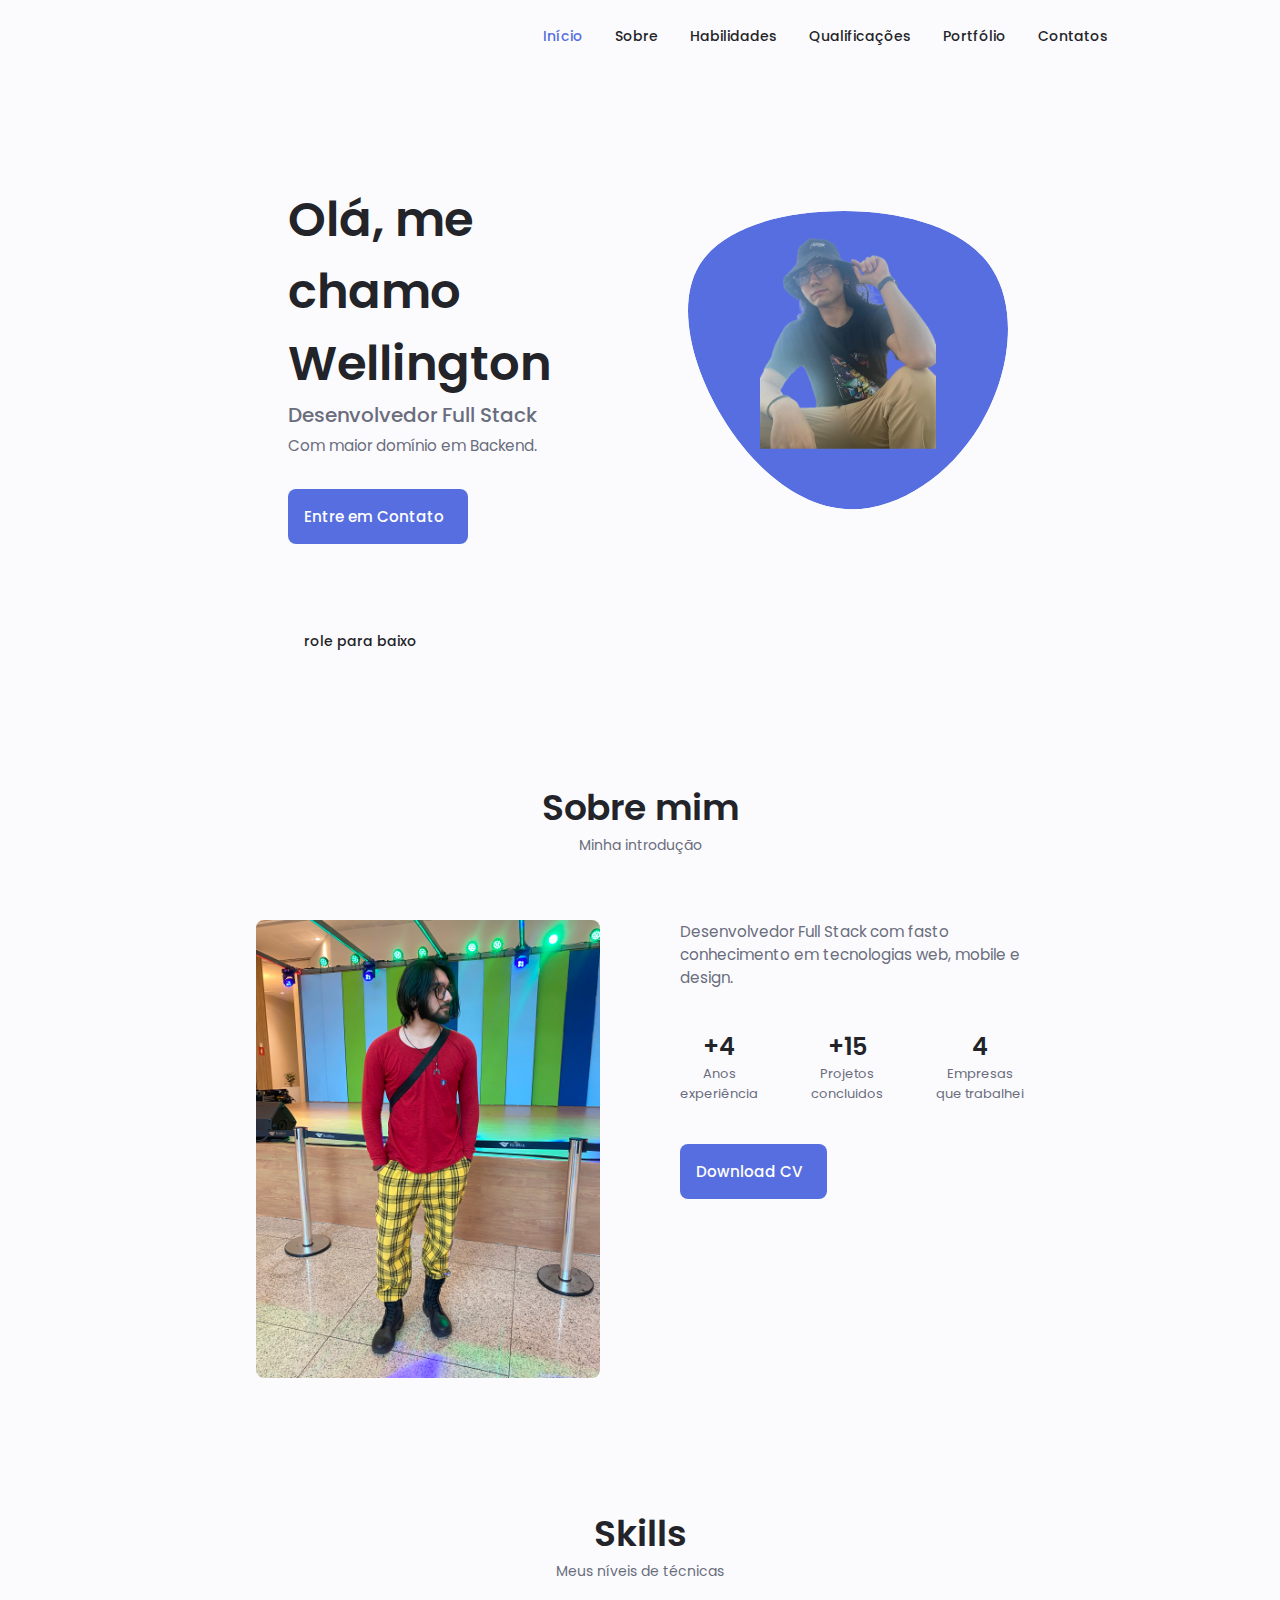
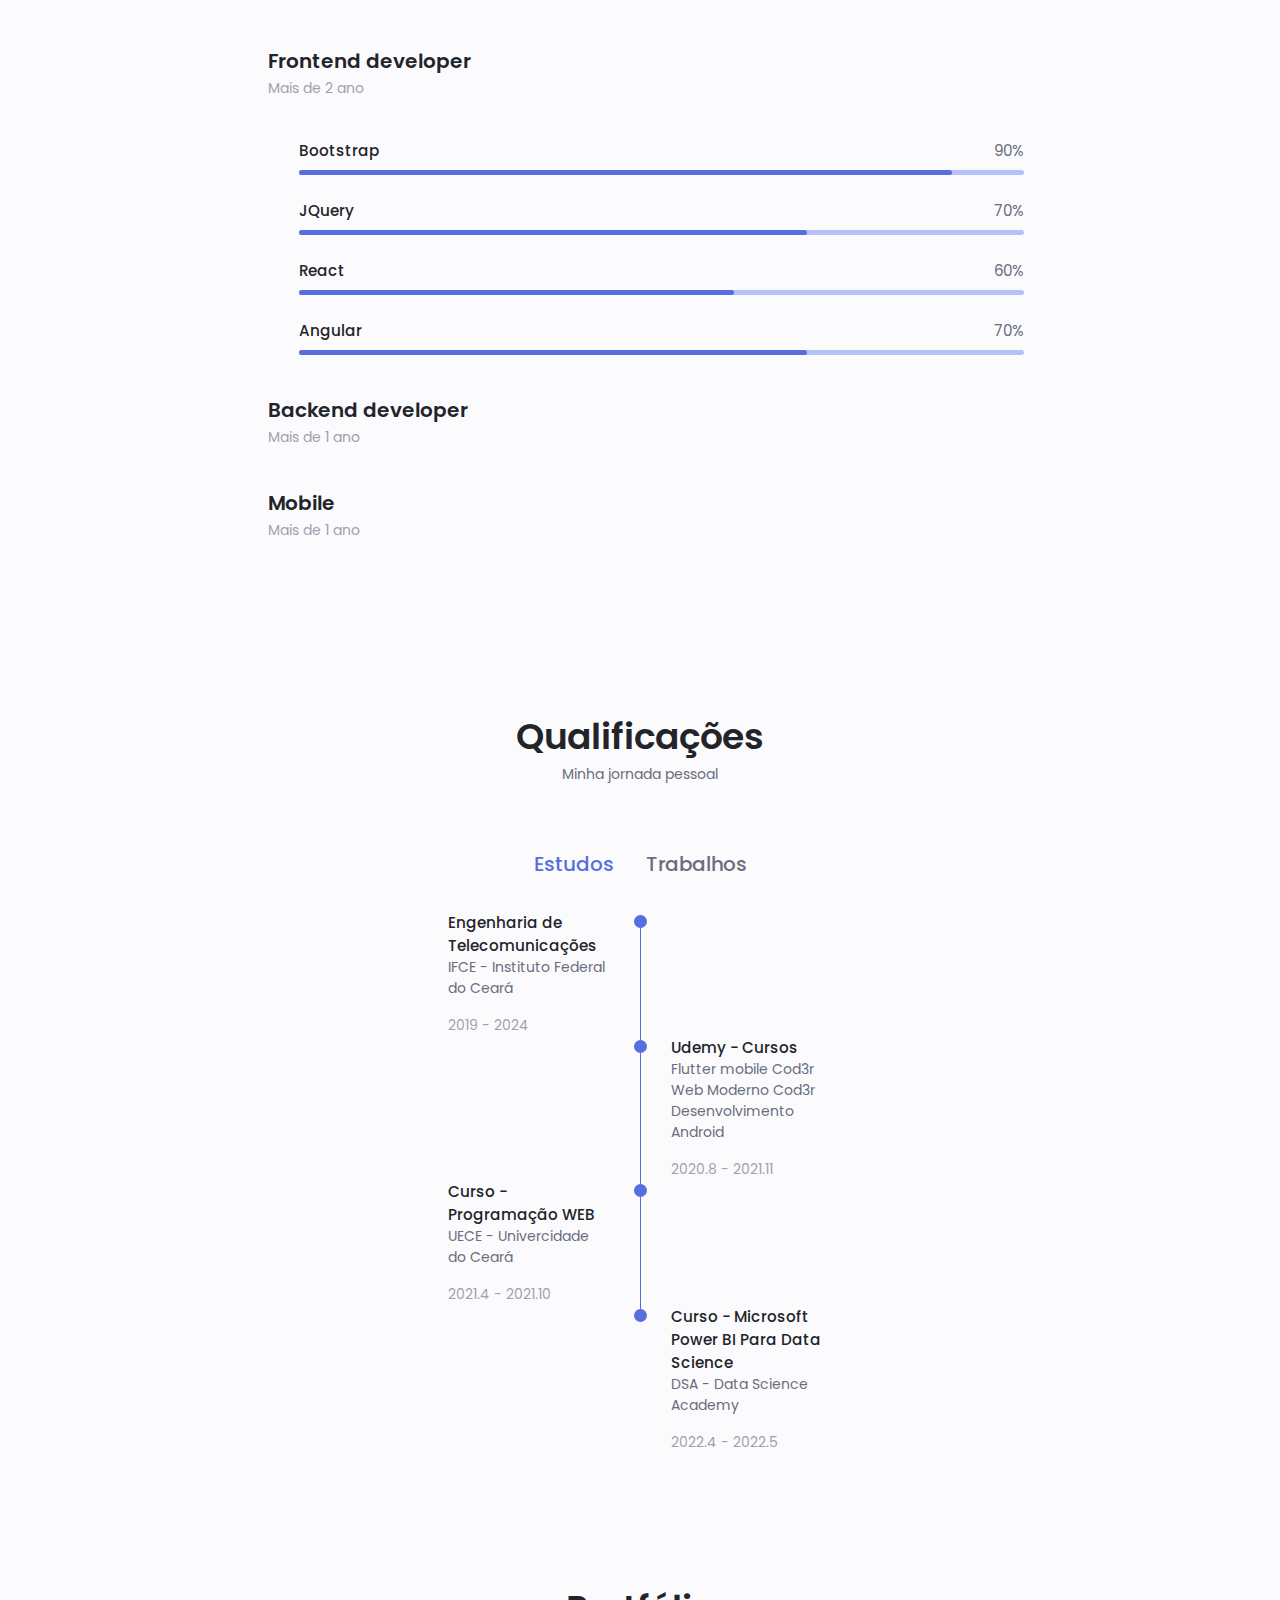
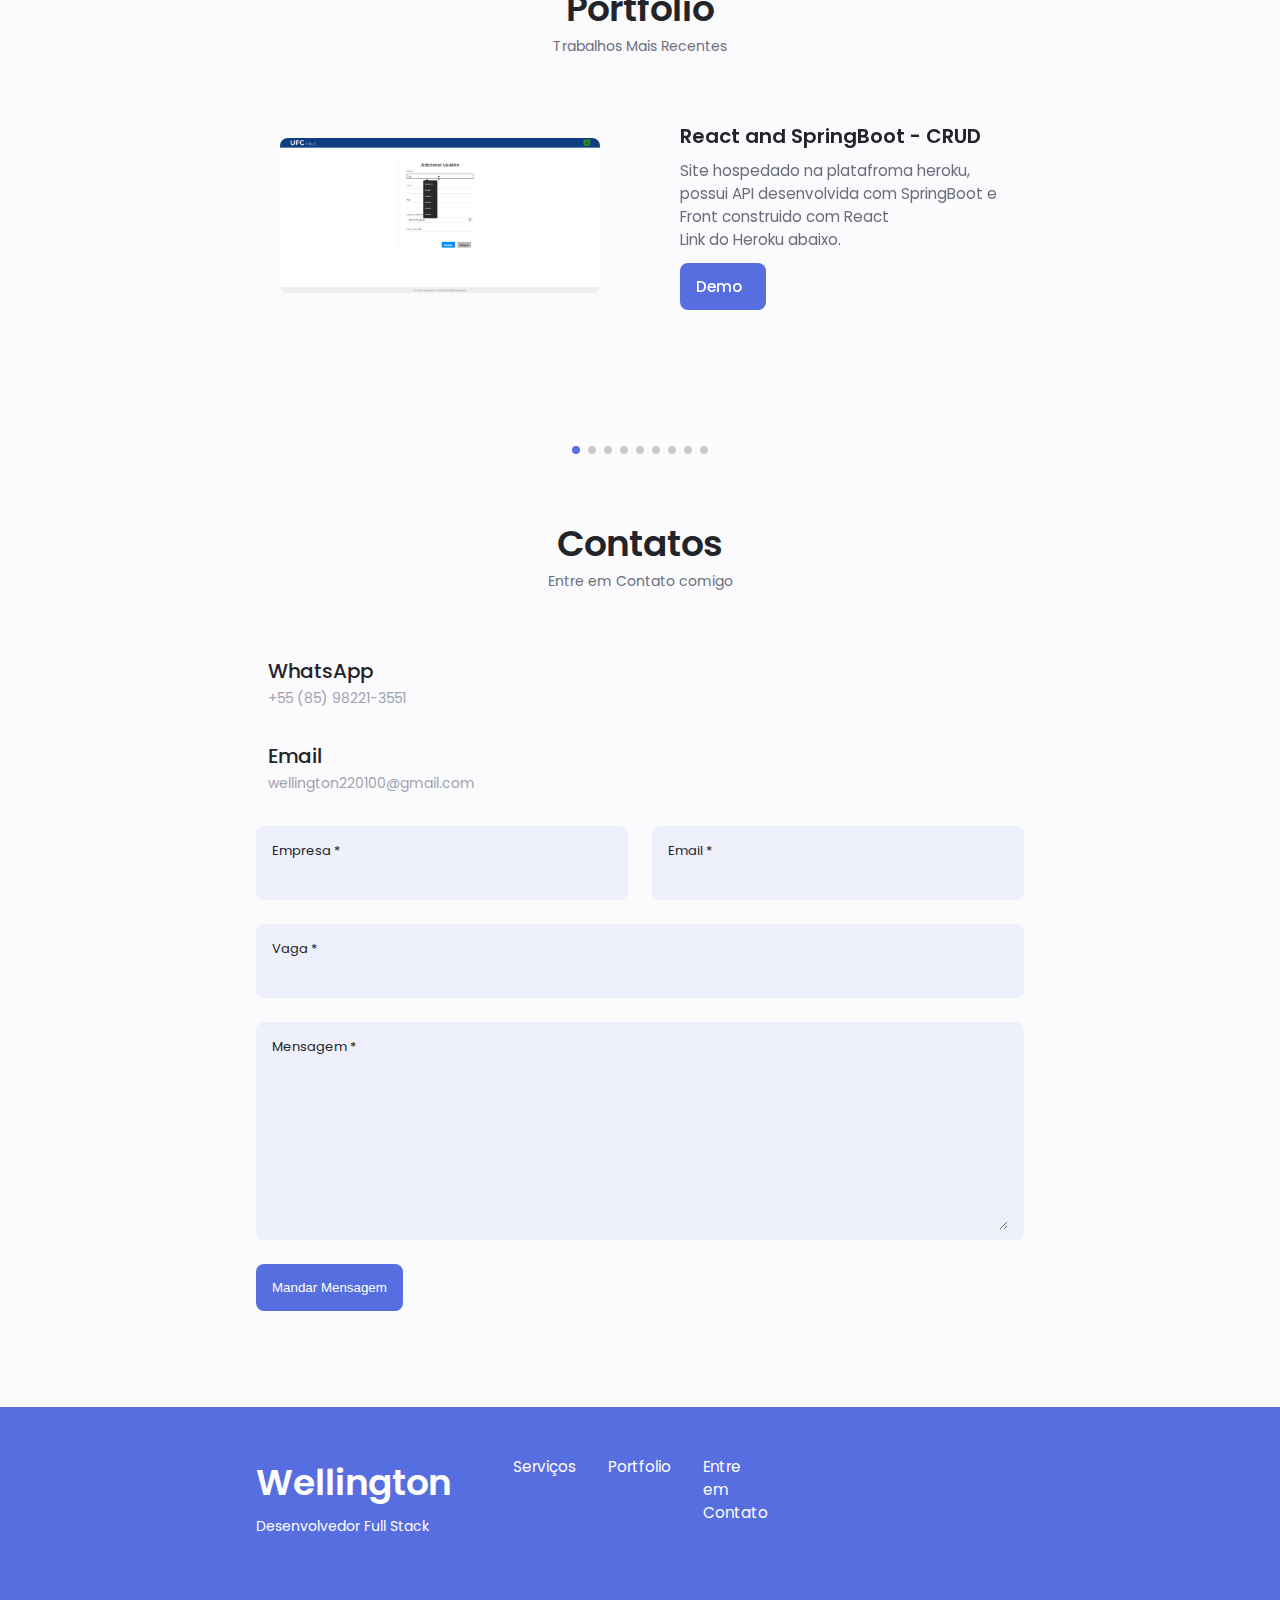
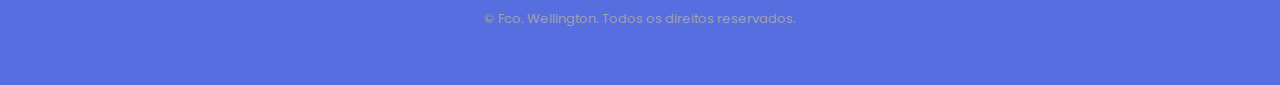
==== commit 8834b3a6: "start updated" ====
--- a/index.html
+++ b/index.html
@@ -94,14 +94,14 @@
                                     165.547 130.807 187.559 100.226 186.353C69.6454 185.297 41.0228 161.023 21.7403 
                                     129.362C2.45775 97.8511 -7.48481 59.1033 6.67581 34.5279C20.9871 10.1032 59.7028 
                                     -0.149132 97.9666 0.00163737C136.23 0.303176 174.193 10.857 190.312 36.4879Z" />
-                                <image class="home_blob-img" x='20' y='-5' xlink:href="assets/img/perfil.png" />
+                                <image class="home_blob-img" x='45' y='2' xlink:href="assets/img/perfil.png" />
                             </g>
                         </svg>
                     </div>
                     <div class="home_data">
                         <h1 class="home_title">Olá, me chamo Wellington</h1>
                         <h3 class="home_subtitle">Desenvolvedor Full Stack</h3>
-                        <p class="home_description">Desenvolvimento web, mobile e data science.</p>
+                        <p class="home_description">Com maior domínio em Backend.</p>
                         <a href="#contact" class="button button--flex">
                             Entre em Contato <i class="uil uil-message button_icon"></i>
                         </a>
@@ -124,11 +124,11 @@
             <div class="about_container container grid">
                 <img src="./assets/img/about.jpg" alt="Sobre" class="about_img">
                 <div class="about_data">
-                    <p class="about_description">Desenvolvedor Full Stack com bom conhecimento,
-                        atuando em tecnologias web, mobile e design.</p>
+                    <p class="about_description">Desenvolvedor Full Stack com fasto conhecimento em
+                        tecnologias web, mobile e design.</p>
                     <div class="about_info">
                         <div>
-                            <span class="about_info-title">+03</span>
+                            <span class="about_info-title">+4</span>
                             <span class="about_info-name">Anos <br> experiência</span>
                         </div>
                         <div>
@@ -136,7 +136,7 @@
                             <span class="about_info-name">Projetos <br> concluidos</span>
                         </div>
                         <div>
-                            <span class="about_info-title">3</span>
+                            <span class="about_info-title">4</span>
                             <span class="about_info-name">Empresas <br> que trabalhei</span>
                         </div>
                     </div>
@@ -167,37 +167,19 @@
                             <i class="uil uil-angle-down skills_arrow"></i>
                         </div>
                         <div class="skills_list grid">
-                            <!-- <div class="skills_data">
-                                <div class="skills_titles">
-                                    <h3 class="skills_name">HTML</h3>
+                            <div class="skills_data">
+                                <div class="skills_titles">
+                                    <h3 class="skills_name">Bootstrap</h3>
                                     <span class="skills_number">90%</span>
                                 </div>
                                 <div class="skills_bar">
-                                    <span class="skills_percentage skills_html"></span>
-                                </div>
-                            </div>
-                            <div class="skills_data">
-                                <div class="skills_titles">
-                                    <h3 class="skills_name">CSS</h3>
-                                    <span class="skills_number">80%</span>
-                                </div>
-                                <div class="skills_bar">
-                                    <span class="skills_percentage skills_css"></span>
-                                </div>
-                            </div> -->
-                            <div class="skills_data">
-                                <div class="skills_titles">
-                                    <h3 class="skills_name">Bootstrap</h3>
-                                    <span class="skills_number">80%</span>
-                                </div>
-                                <div class="skills_bar">
                                     <span class="skills_percentage skills_boot"></span>
                                 </div>
                             </div>
                             <div class="skills_data">
                                 <div class="skills_titles">
                                     <h3 class="skills_name">JQuery</h3>
-                                    <span class="skills_number">75%</span>
+                                    <span class="skills_number">70%</span>
                                 </div>
                                 <div class="skills_bar">
                                     <span class="skills_percentage skills_jquery"></span>
@@ -205,35 +187,17 @@
                             </div>
                             <div class="skills_data">
                                 <div class="skills_titles">
-                                    <h3 class="skills_name">JavaScript</h3>
+                                    <h3 class="skills_name">React</h3>
+                                    <span class="skills_number">60%</span>
+                                </div>
+                                <div class="skills_bar">
+                                    <span class="skills_percentage skills_react"></span>
+                                </div>
+                            </div>
+                            <div class="skills_data">
+                                <div class="skills_titles">
+                                    <h3 class="skills_name">Angular</h3>
                                     <span class="skills_number">70%</span>
-                                </div>
-                                <div class="skills_bar">
-                                    <span class="skills_percentage skills_js"></span>
-                                </div>
-                            </div>
-                            <div class="skills_data">
-                                <div class="skills_titles">
-                                    <h3 class="skills_name">TypeScript</h3>
-                                    <span class="skills_number">65%</span>
-                                </div>
-                                <div class="skills_bar">
-                                    <span class="skills_percentage skills_ts"></span>
-                                </div>
-                            </div>
-                            <div class="skills_data">
-                                <div class="skills_titles">
-                                    <h3 class="skills_name">React</h3>
-                                    <span class="skills_number">70%</span>
-                                </div>
-                                <div class="skills_bar">
-                                    <span class="skills_percentage skills_react"></span>
-                                </div>
-                            </div>
-                            <div class="skills_data">
-                                <div class="skills_titles">
-                                    <h3 class="skills_name">Angular</h3>
-                                    <span class="skills_number">60%</span>
                                 </div>
                                 <div class="skills_bar">
                                     <span class="skills_percentage skills_angular"></span>
@@ -264,7 +228,7 @@
                             <div class="skills_data">
                                 <div class="skills_titles">
                                     <h3 class="skills_name">MySQL</h3>
-                                    <span class="skills_number">70%</span>
+                                    <span class="skills_number">90%</span>
                                 </div>
                                 <div class="skills_bar">
                                     <span class="skills_percentage skills_sql"></span>
@@ -282,7 +246,7 @@
                             <div class="skills_data">
                                 <div class="skills_titles">
                                     <h3 class="skills_name">Firebase</h3>
-                                    <span class="skills_number">20%</span>
+                                    <span class="skills_number">30%</span>
                                 </div>
                                 <div class="skills_bar">
                                     <span class="skills_percentage skills_firebase"></span>
@@ -291,7 +255,7 @@
                             <div class="skills_data">
                                 <div class="skills_titles">
                                     <h3 class="skills_name">Spring Boot</h3>
-                                    <span class="skills_number">70%</span>
+                                    <span class="skills_number">80%</span>
                                 </div>
                                 <div class="skills_bar">
                                     <span class="skills_percentage skills_spring"></span>
@@ -301,37 +265,6 @@
                     </div>
                 </div>
                 <div>
-                    <!--==================== SKILL 3 ====================-->
-                    <!-- <div class="skills_content skills_close">
-                        <div class="skills_header">
-                            <i class="uil uil-swatchbook skills_icon"></i>
-                            <div>
-                                <h1 class="skills_title">Designer</h1>
-                                <span class="skills_subtitle">Menos de 1 ano</span>
-                            </div>
-                            <i class="uil uil-angle-down skills_arrow"></i>
-                        </div>
-                        <div class="skills_list grid">
-                            <div class="skills_data">
-                                <div class="skills_titles">
-                                    <h3 class="skills_name">Figma</h3>
-                                    <span class="skills_number">40%</span>
-                                </div>
-                                <div class="skills_bar">
-                                    <span class="skills_percentage skills_figma"></span>
-                                </div>
-                            </div>
-                            <div class="skills_data">
-                                <div class="skills_titles">
-                                    <h3 class="skills_name">Photoshop</h3>
-                                    <span class="skills_number">30%</span>
-                                </div>
-                                <div class="skills_bar">
-                                    <span class="skills_percentage skills_photoshop"></span>
-                                </div>
-                            </div>
-                        </div>
-                    </div> -->
                     <!--==================== SKILL 4 ====================-->
                     <div class="skills_content skills_close">
                         <div class="skills_header">
@@ -346,7 +279,7 @@
                             <div class="skills_data">
                                 <div class="skills_titles">
                                     <h3 class="skills_name">React Native</h3>
-                                    <span class="skills_number">50%</span>
+                                    <span class="skills_number">60%</span>
                                 </div>
                                 <div class="skills_bar">
                                     <span class="skills_percentage skills_react_native"></span>
@@ -364,72 +297,14 @@
                             <div class="skills_data">
                                 <div class="skills_titles">
                                     <h3 class="skills_name">Flutter</h3>
-                                    <span class="skills_number">55%</span>
+                                    <span class="skills_number">60%</span>
                                 </div>
                                 <div class="skills_bar">
                                     <span class="skills_percentage skills_flutter"></span>
                                 </div>
                             </div>
-                            <div class="skills_data">
-                                <div class="skills_titles">
-                                    <h3 class="skills_name">Android Studio</h3>
-                                    <span class="skills_number">30%</span>
-                                </div>
-                                <div class="skills_bar">
-                                    <span class="skills_percentage skills_studio"></span>
-                                </div>
-                            </div>
-                        </div>
-                    </div>
-                    <!--==================== SKILL 5 ====================-->
-                    <!-- <div class="skills_content skills_close">
-                        <div class="skills_header">
-                            <i class="uil uil-database skills_icon"></i>
-                            <div>
-                                <h1 class="skills_title">Data Science</h1>
-                                <span class="skills_subtitle">Menos de 1 ano</span>
-                            </div>
-                            <i class="uil uil-angle-down skills_arrow"></i>
-                        </div>
-                        <div class="skills_list grid">
-                            <div class="skills_data">
-                                <div class="skills_titles">
-                                    <h3 class="skills_name">Power BI</h3>
-                                    <span class="skills_number">60%</span>
-                                </div>
-                                <div class="skills_bar">
-                                    <span class="skills_percentage skills_bi"></span>
-                                </div>
-                            </div>
-                            <div class="skills_data">
-                                <div class="skills_titles">
-                                    <h3 class="skills_name">Python</h3>
-                                    <span class="skills_number">40%</span>
-                                </div>
-                                <div class="skills_bar">
-                                    <span class="skills_percentage skills_py"></span>
-                                </div>
-                            </div>
-                            <div class="skills_data">
-                                <div class="skills_titles">
-                                    <h3 class="skills_name">R</h3>
-                                    <span class="skills_number">30%</span>
-                                </div>
-                                <div class="skills_bar">
-                                    <span class="skills_percentage skills_r"></span>
-                                </div>
-                            </div>
-                            <div class="skills_data">
-                                <div class="skills_titles">
-                                    <h3 class="skills_name">Estatística</h3>
-                                    <span class="skills_number">40%</span>
-                                </div>
-                                <div class="skills_bar">
-                                    <span class="skills_percentage skills_estatistica"></span>
-                                </div>
-                            </div>
-                        </div>
-                    </div> -->
+                        </div>
+                    </div>
                 </div>
             </div>
         </section>
@@ -459,7 +334,7 @@
                                 <span class="qualification_subtitle">IFCE - Instituto Federal do Ceará</span>
                                 <div class="qualification_calendar">
                                     <i class="uil uil-calendar-alt"></i>
-                                    2019 - 2023
+                                    2019 - 2024
                                 </div>
                             </div>
                             <div>
@@ -520,6 +395,23 @@
                     <div class="qualification_content" data-content id="work">
                         <!--==================== QUALIFICATION 1====================-->
                         <div class="qualification_data">
+                            <div></div>
+                            <div>
+                                <span class="qualification_rounder"></span>
+                                <span class="qualification_line"></span>
+                            </div>
+                            <div>
+                                <h3 class="qualification_title">AltisLab</h3>
+                                <span class="qualification_subtitle">Desenvolvedor back end Júnior</span>
+                                <div class="qualification_calendar">
+                                    <i class="uil uil-calendar-alt"></i>
+                                    10/2023 - 02/2024
+                                </div>
+
+                            </div>
+                        </div>
+                        <!--==================== QUALIFICATION 2====================-->
+                        <div class="qualification_data">
                             <div>
                                 <h3 class="qualification_title">Apple Developer Academy - Residência</h3>
                                 <span class="qualification_subtitle">Estagiario</span>
@@ -533,31 +425,32 @@
                                 <span class="qualification_line"></span>
                             </div>
                         </div>
-                        <!--==================== QUALIFICATION 2====================-->
+                        <!--==================== QUALIFICATION 3====================-->
                         <div class="qualification_data">
                             <div></div>
                             <div>
                                 <span class="qualification_rounder"></span>
                                 <span class="qualification_line"></span>
                             </div>
+                            <div>
+                                <h3 class="qualification_title">Tribunal Regional do Trabalho da 7ª Região (TRT7)</h3>
+                                <span class="qualification_subtitle">Estagiario</span>
+                                <div class="qualification_calendar">
+                                    <i class="uil uil-calendar-alt"></i>
+                                    12/2021 - 12/2023
+                                </div>
+
+                            </div>
+                        </div>
+                        <!--==================== QUALIFICATION 4====================-->
+                        <div class="qualification_data">
+
                             <div>
                                 <h3 class="qualification_title">Funcap/GDEST</h3>
                                 <span class="qualification_subtitle">Bolsista</span>
                                 <div class="qualification_calendar">
                                     <i class="uil uil-calendar-alt"></i>
                                     12/2022 - 02/2023
-                                </div>
-                            </div>
-                        </div>
-                        <!--==================== QUALIFICATION 1====================-->
-                        <div class="qualification_data">
-
-                            <div>
-                                <h3 class="qualification_title">Tribunal Regional do Trabalho da 7ª Região (TRT7)</h3>
-                                <span class="qualification_subtitle">Estagiario</span>
-                                <div class="qualification_calendar">
-                                    <i class="uil uil-calendar-alt"></i>
-                                    12/2021 - 12/2023
                                 </div>
                             </div>
                             <div>
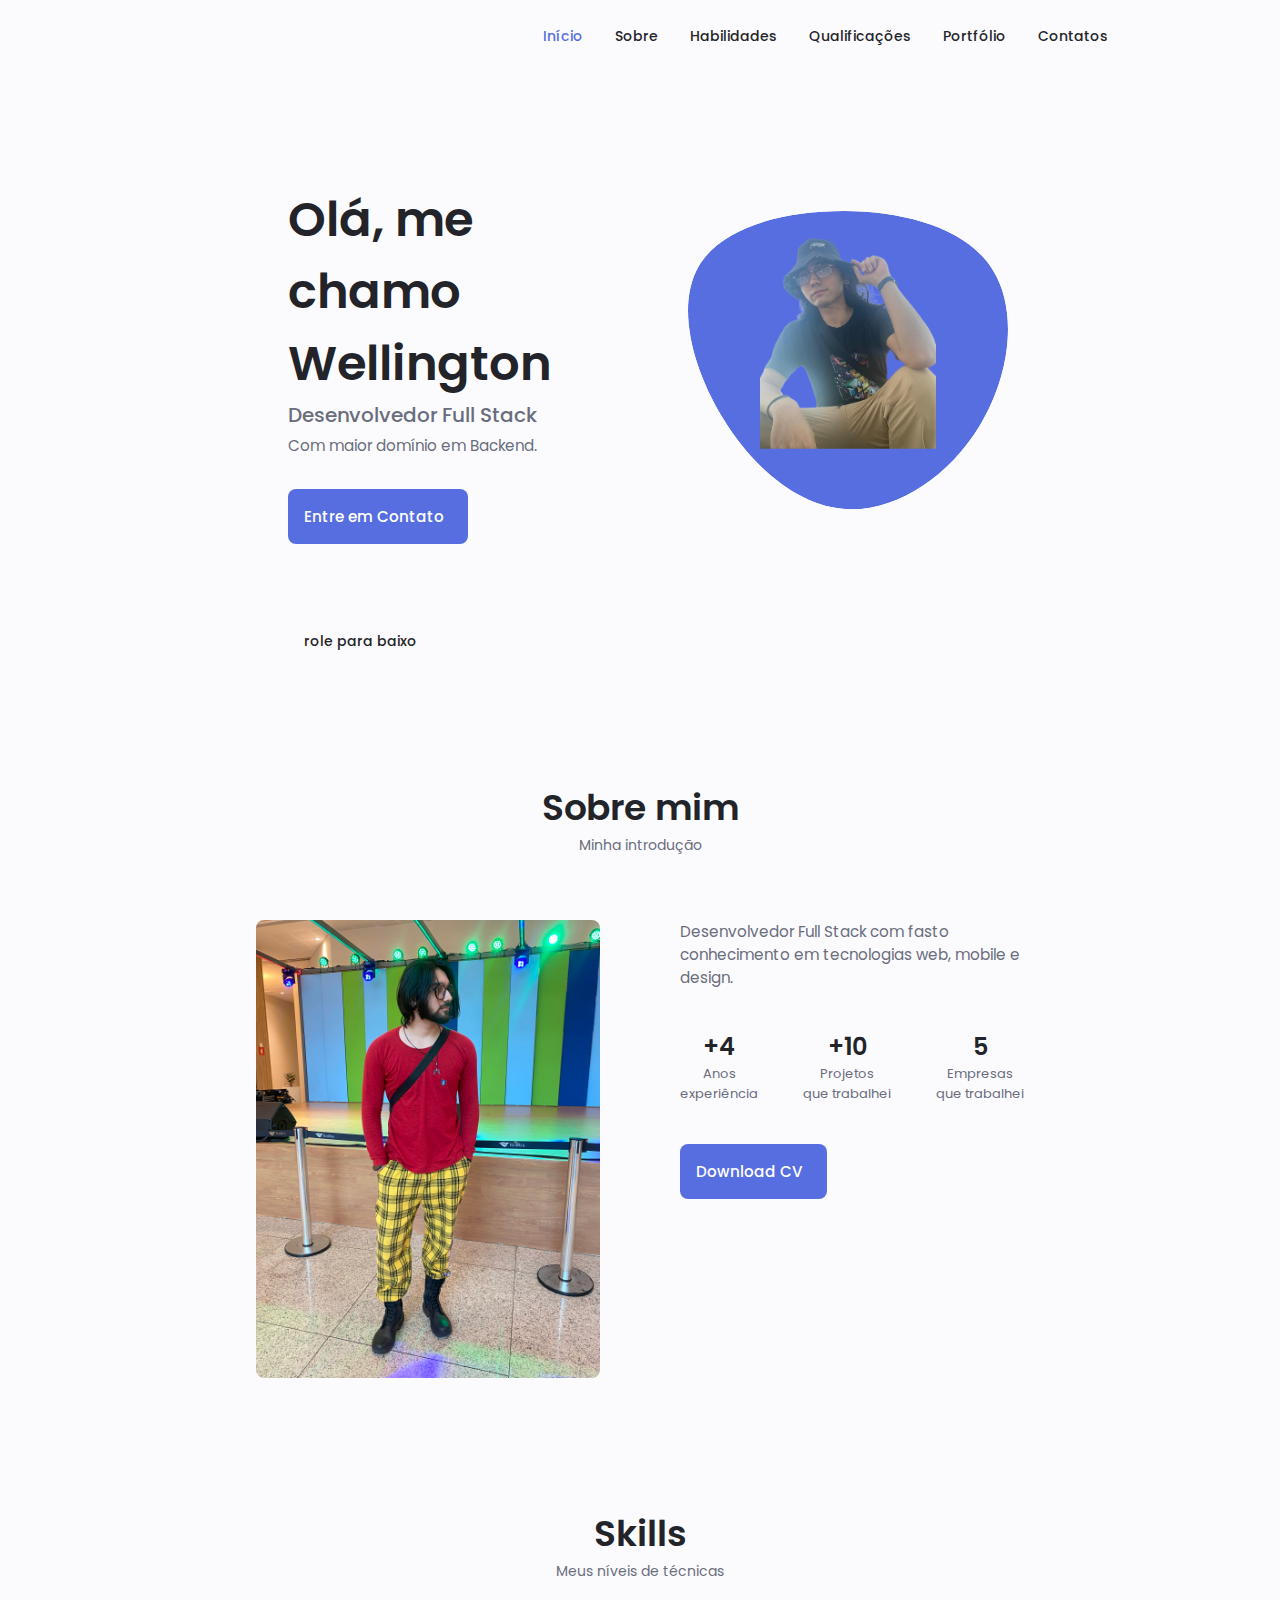
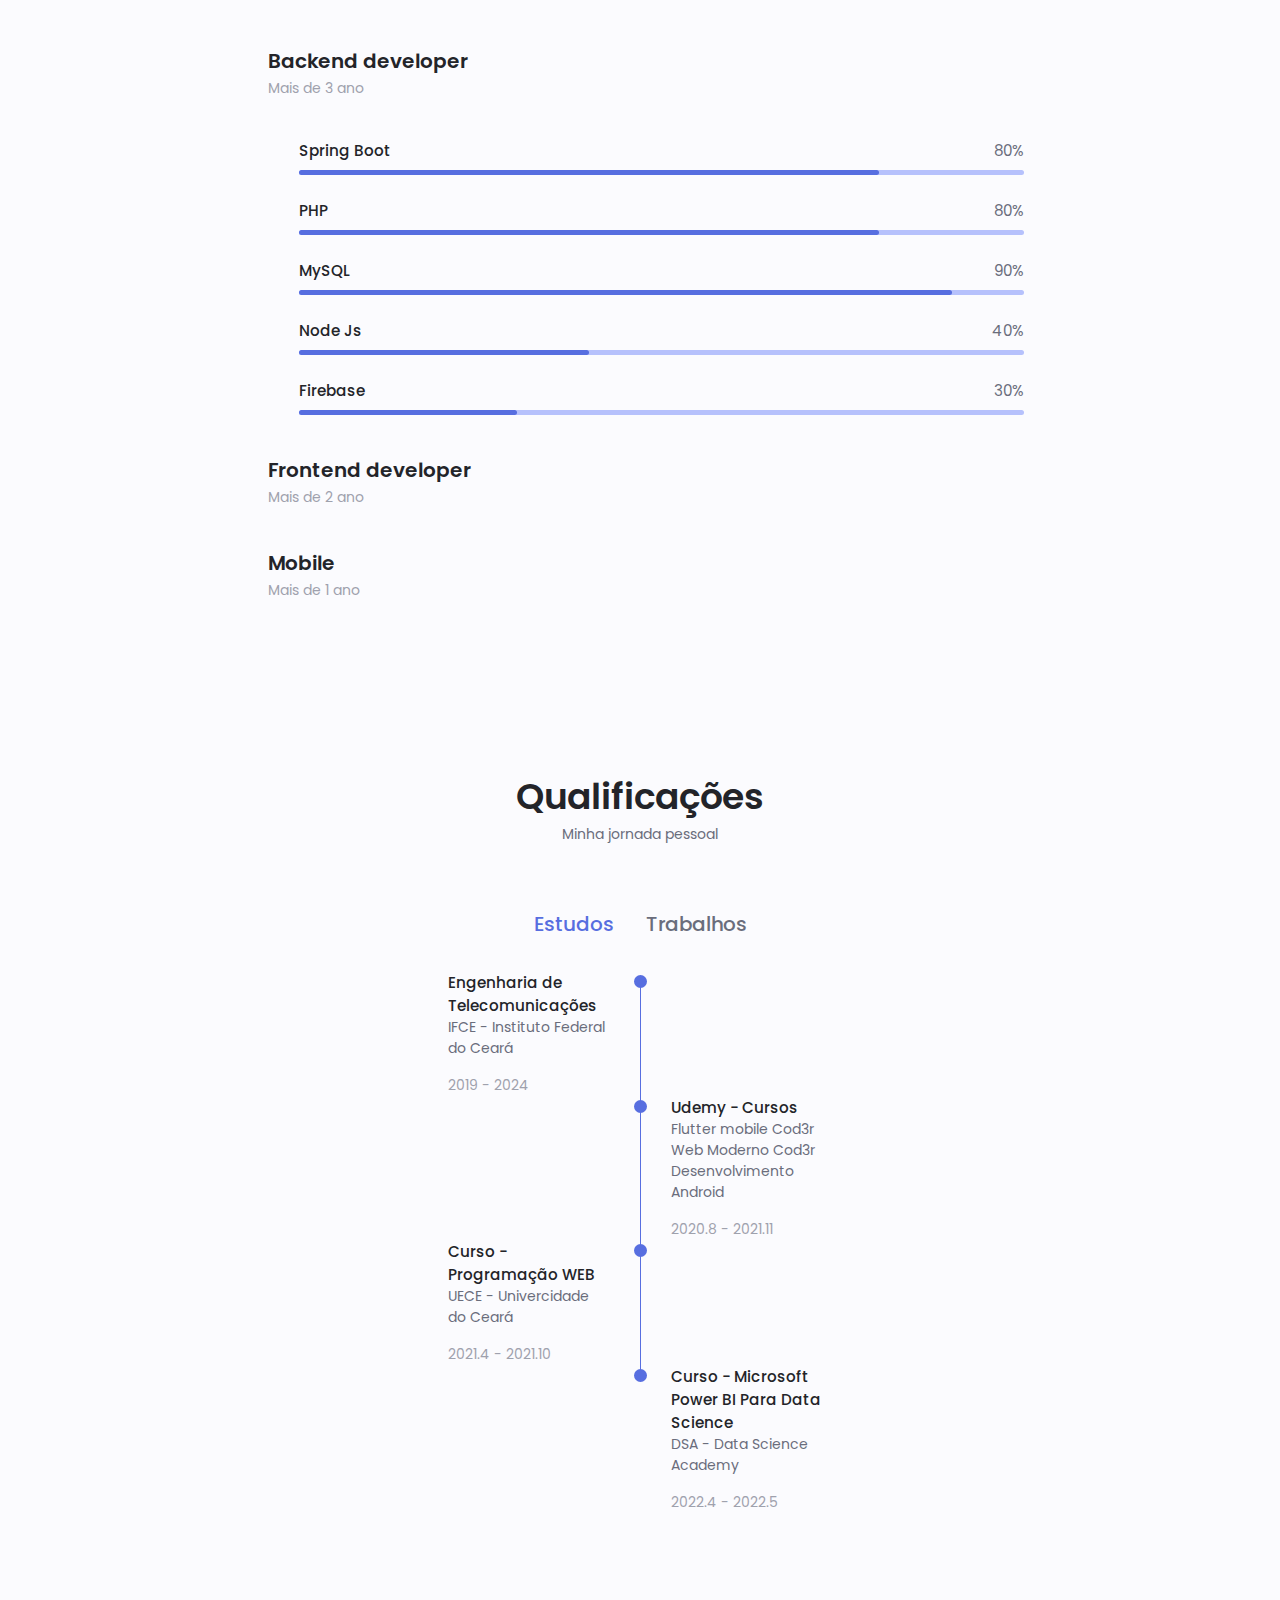
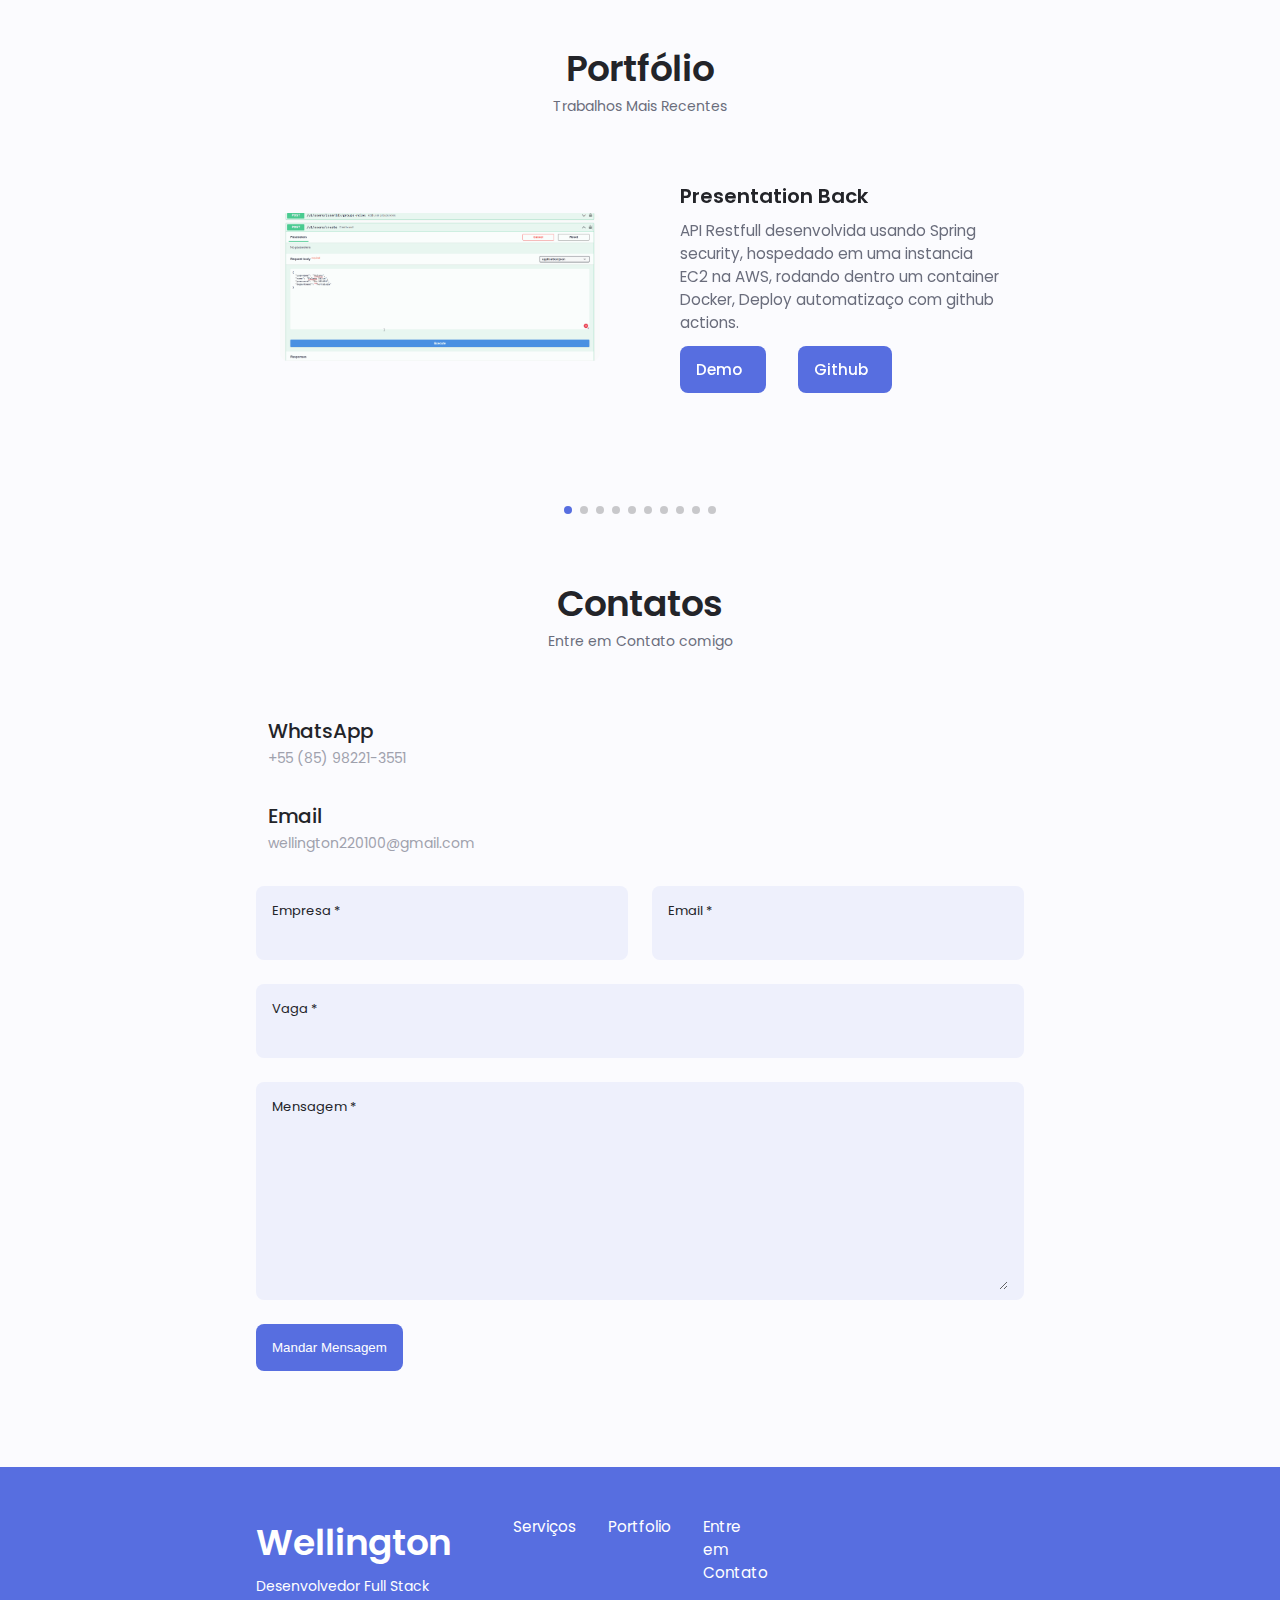
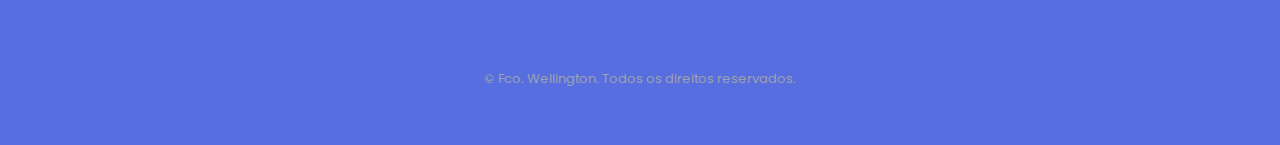
==== commit 091a35cb: "new updated" ====
--- a/index.html
+++ b/index.html
@@ -132,11 +132,11 @@
                             <span class="about_info-name">Anos <br> experiência</span>
                         </div>
                         <div>
-                            <span class="about_info-title">+15</span>
-                            <span class="about_info-name">Projetos <br> concluidos</span>
+                            <span class="about_info-title">+10</span>
+                            <span class="about_info-name">Projetos <br> que trabalhei</span>
                         </div>
                         <div>
-                            <span class="about_info-title">4</span>
+                            <span class="about_info-title">5</span>
                             <span class="about_info-name">Empresas <br> que trabalhei</span>
                         </div>
                     </div>
@@ -159,63 +159,23 @@
                     <!--==================== SKILL 1 ====================-->
                     <div class="skills_content skills_open">
                         <div class="skills_header">
-                            <i class="uil uil-brackets-curly skills_icon"></i>
-                            <div>
-                                <h1 class="skills_title">Frontend developer</h1>
-                                <span class="skills_subtitle">Mais de 2 ano</span>
+                            <i class="uil uil-server-network skills_icon"></i>
+                            <div>
+                                <h1 class="skills_title">Backend developer</h1>
+                                <span class="skills_subtitle">Mais de 3 ano</span>
                             </div>
                             <i class="uil uil-angle-down skills_arrow"></i>
                         </div>
                         <div class="skills_list grid">
                             <div class="skills_data">
                                 <div class="skills_titles">
-                                    <h3 class="skills_name">Bootstrap</h3>
-                                    <span class="skills_number">90%</span>
+                                    <h3 class="skills_name">Spring Boot</h3>
+                                    <span class="skills_number">80%</span>
                                 </div>
                                 <div class="skills_bar">
-                                    <span class="skills_percentage skills_boot"></span>
-                                </div>
-                            </div>
-                            <div class="skills_data">
-                                <div class="skills_titles">
-                                    <h3 class="skills_name">JQuery</h3>
-                                    <span class="skills_number">70%</span>
-                                </div>
-                                <div class="skills_bar">
-                                    <span class="skills_percentage skills_jquery"></span>
-                                </div>
-                            </div>
-                            <div class="skills_data">
-                                <div class="skills_titles">
-                                    <h3 class="skills_name">React</h3>
-                                    <span class="skills_number">60%</span>
-                                </div>
-                                <div class="skills_bar">
-                                    <span class="skills_percentage skills_react"></span>
-                                </div>
-                            </div>
-                            <div class="skills_data">
-                                <div class="skills_titles">
-                                    <h3 class="skills_name">Angular</h3>
-                                    <span class="skills_number">70%</span>
-                                </div>
-                                <div class="skills_bar">
-                                    <span class="skills_percentage skills_angular"></span>
-                                </div>
-                            </div>
-                        </div>
-                    </div>
-                    <!--==================== SKILL 2 ====================-->
-                    <div class="skills_content skills_close">
-                        <div class="skills_header">
-                            <i class="uil uil-server-network skills_icon"></i>
-                            <div>
-                                <h1 class="skills_title">Backend developer</h1>
-                                <span class="skills_subtitle">Mais de 1 ano</span>
-                            </div>
-                            <i class="uil uil-angle-down skills_arrow"></i>
-                        </div>
-                        <div class="skills_list grid">
+                                    <span class="skills_percentage skills_spring"></span>
+                                </div>
+                            </div>
                             <div class="skills_data">
                                 <div class="skills_titles">
                                     <h3 class="skills_name">PHP</h3>
@@ -252,56 +212,95 @@
                                     <span class="skills_percentage skills_firebase"></span>
                                 </div>
                             </div>
-                            <div class="skills_data">
-                                <div class="skills_titles">
-                                    <h3 class="skills_name">Spring Boot</h3>
-                                    <span class="skills_number">80%</span>
-                                </div>
-                                <div class="skills_bar">
-                                    <span class="skills_percentage skills_spring"></span>
-                                </div>
-                            </div>
-                        </div>
-                    </div>
-                </div>
-                <div>
-                    <!--==================== SKILL 4 ====================-->
-                    <div class="skills_content skills_close">
-                        <div class="skills_header">
-                            <i class="uil uil-mobile-android skills_icon"></i>
-                            <div>
-                                <h1 class="skills_title">Mobile</h1>
-                                <span class="skills_subtitle">Mais de 1 ano</span>
-                            </div>
-                            <i class="uil uil-angle-down skills_arrow"></i>
-                        </div>
-                        <div class="skills_list grid">
-                            <div class="skills_data">
-                                <div class="skills_titles">
-                                    <h3 class="skills_name">React Native</h3>
-                                    <span class="skills_number">60%</span>
-                                </div>
-                                <div class="skills_bar">
-                                    <span class="skills_percentage skills_react_native"></span>
-                                </div>
-                            </div>
-                            <div class="skills_data">
-                                <div class="skills_titles">
-                                    <h3 class="skills_name">Swift UI</h3>
-                                    <span class="skills_number">70%</span>
-                                </div>
-                                <div class="skills_bar">
-                                    <span class="skills_percentage skills_swift"></span>
-                                </div>
-                            </div>
-                            <div class="skills_data">
-                                <div class="skills_titles">
-                                    <h3 class="skills_name">Flutter</h3>
-                                    <span class="skills_number">60%</span>
-                                </div>
-                                <div class="skills_bar">
-                                    <span class="skills_percentage skills_flutter"></span>
-                                </div>
+                        </div>
+                    </div>
+                </div>
+                <!--==================== SKILL 2 ====================-->
+                <div class="skills_content skills_close">
+                    <div class="skills_header">
+                        <i class="uil uil-brackets-curly skills_icon"></i>
+                        <div>
+                            <h1 class="skills_title">Frontend developer</h1>
+                            <span class="skills_subtitle">Mais de 2 ano</span>
+                        </div>
+                        <i class="uil uil-angle-down skills_arrow"></i>
+                    </div>
+                    <div class="skills_list grid">
+                        <div class="skills_data">
+                            <div class="skills_titles">
+                                <h3 class="skills_name">Bootstrap</h3>
+                                <span class="skills_number">90%</span>
+                            </div>
+                            <div class="skills_bar">
+                                <span class="skills_percentage skills_boot"></span>
+                            </div>
+                        </div>
+                        <div class="skills_data">
+                            <div class="skills_titles">
+                                <h3 class="skills_name">JQuery</h3>
+                                <span class="skills_number">70%</span>
+                            </div>
+                            <div class="skills_bar">
+                                <span class="skills_percentage skills_jquery"></span>
+                            </div>
+                        </div>
+                        <div class="skills_data">
+                            <div class="skills_titles">
+                                <h3 class="skills_name">React</h3>
+                                <span class="skills_number">60%</span>
+                            </div>
+                            <div class="skills_bar">
+                                <span class="skills_percentage skills_react"></span>
+                            </div>
+                        </div>
+                        <div class="skills_data">
+                            <div class="skills_titles">
+                                <h3 class="skills_name">Angular</h3>
+                                <span class="skills_number">70%</span>
+                            </div>
+                            <div class="skills_bar">
+                                <span class="skills_percentage skills_angular"></span>
+                            </div>
+                        </div>
+                    </div>
+                </div>
+
+                <!--==================== SKILL 4 ====================-->
+                <div class="skills_content skills_close">
+                    <div class="skills_header">
+                        <i class="uil uil-mobile-android skills_icon"></i>
+                        <div>
+                            <h1 class="skills_title">Mobile</h1>
+                            <span class="skills_subtitle">Mais de 1 ano</span>
+                        </div>
+                        <i class="uil uil-angle-down skills_arrow"></i>
+                    </div>
+                    <div class="skills_list grid">
+                        <div class="skills_data">
+                            <div class="skills_titles">
+                                <h3 class="skills_name">React Native</h3>
+                                <span class="skills_number">60%</span>
+                            </div>
+                            <div class="skills_bar">
+                                <span class="skills_percentage skills_react_native"></span>
+                            </div>
+                        </div>
+                        <div class="skills_data">
+                            <div class="skills_titles">
+                                <h3 class="skills_name">Swift UI</h3>
+                                <span class="skills_number">70%</span>
+                            </div>
+                            <div class="skills_bar">
+                                <span class="skills_percentage skills_swift"></span>
+                            </div>
+                        </div>
+                        <div class="skills_data">
+                            <div class="skills_titles">
+                                <h3 class="skills_name">Flutter</h3>
+                                <span class="skills_number">60%</span>
+                            </div>
+                            <div class="skills_bar">
+                                <span class="skills_percentage skills_flutter"></span>
                             </div>
                         </div>
                     </div>
@@ -468,6 +467,30 @@
 
             <div class="portfolio_container container swiper-container">
                 <div class="swiper-wrapper">
+                    <!--======================== PORTFOLIO -1 =============-->
+                    <div class="portfolio_content grid swiper-slide">
+                        <img src="assets/img/swagger.gif" alt="Portifolio" class="portfolio_img">
+
+                        <div class="portfolio_data">
+                            <h3 class="portfolio_title">Presentation Back</h3>
+                            <p class="portfolio_description">
+                                API Restfull desenvolvida usando Spring security, hospedado em uma instancia EC2
+                                na AWS, rodando dentro um container Docker, Deploy automatizaço com github actions.
+                            </p>
+                            <div style="display:flex; column-gap: 10%;">
+                                <a href="http://3.19.58.78:8080/swagger-ui/index.html" target="_blank"
+                                    class="button button--flex button--small portfolio_button">
+                                    Demo
+                                    <i class="uil uil-arrow-right button_icon"></i>
+                                </a>
+                                <a href="https://github.com/WellingtonDeOliveira/presentation-back" target="_blank"
+                                    class="button button--flex button--small portfolio_button">
+                                    Github
+                                    <i class="uil uil-arrow-right button_icon"></i>
+                                </a>
+                            </div>
+                        </div>
+                    </div>
                     <!--======================== PORTFOLIO 0 =============-->
                     <div class="portfolio_content grid swiper-slide">
                         <img src="assets/img/form_ufc.gif" alt="Portifolio" class="portfolio_img">
@@ -475,12 +498,13 @@
                         <div class="portfolio_data">
                             <h3 class="portfolio_title">React and SpringBoot - CRUD</h3>
                             <p class="portfolio_description">
-                                Site hospedado na platafroma heroku, possui API desenvolvida com SpringBoot e Front construido com React
-                                <br /> Link do Heroku abaixo.
-                            </p>
-                            <a href="https://ufc-formulario.herokuapp.com/" target="_blank"
+                                Site inicialmente hospedado na platafroma heroku, possui API desenvolvida com SpringBoot
+                                e Front
+                                construido com React.
+                            </p>
+                            <a href="https://github.com/WellingtonDeOliveira/UFC-Form" target="_blank"
                                 class="button button--flex button--small portfolio_button">
-                                Demo
+                                Github
                                 <i class="uil uil-arrow-right button_icon"></i>
                             </a>
                         </div>
@@ -494,11 +518,10 @@
                             <p class="portfolio_description">
                                 Site para restaurante com varios sitemas feito com PHP, HTML, CSS, JavaScript, jQuery e
                                 banco de dados MySQL.
-                                <br /> Teste disponivel abaixo.
-                            </p>
-                            <a href="https://restaurantelechef.000webhostapp.com/" target="_blank"
+                            </p>
+                            <a href="https://github.com/WellingtonDeOliveira/ProjetoFinal" target="_blank"
                                 class="button button--flex button--small portfolio_button">
-                                Demo
+                                Github
                                 <i class="uil uil-arrow-right button_icon"></i>
                             </a>
                         </div>
@@ -512,6 +535,7 @@
                             <h3 class="portfolio_title">Jogo Simples</h3>
                             <p class="portfolio_description">
                                 Joguinho simples de plataforma, feito com HTML, CSS e JavaScript.
+                                Feito para efetuat alguns testes no github pages.
                             </p>
                             <a href="https://wellingtondeoliveira.github.io/gameSimples/" target="_blank"
                                 class="button button--flex button--small portfolio_button">
@@ -751,4 +775,4 @@
         <script src="./assets/js/main.js"></script>
 </body>
 
-</html>
+</html>